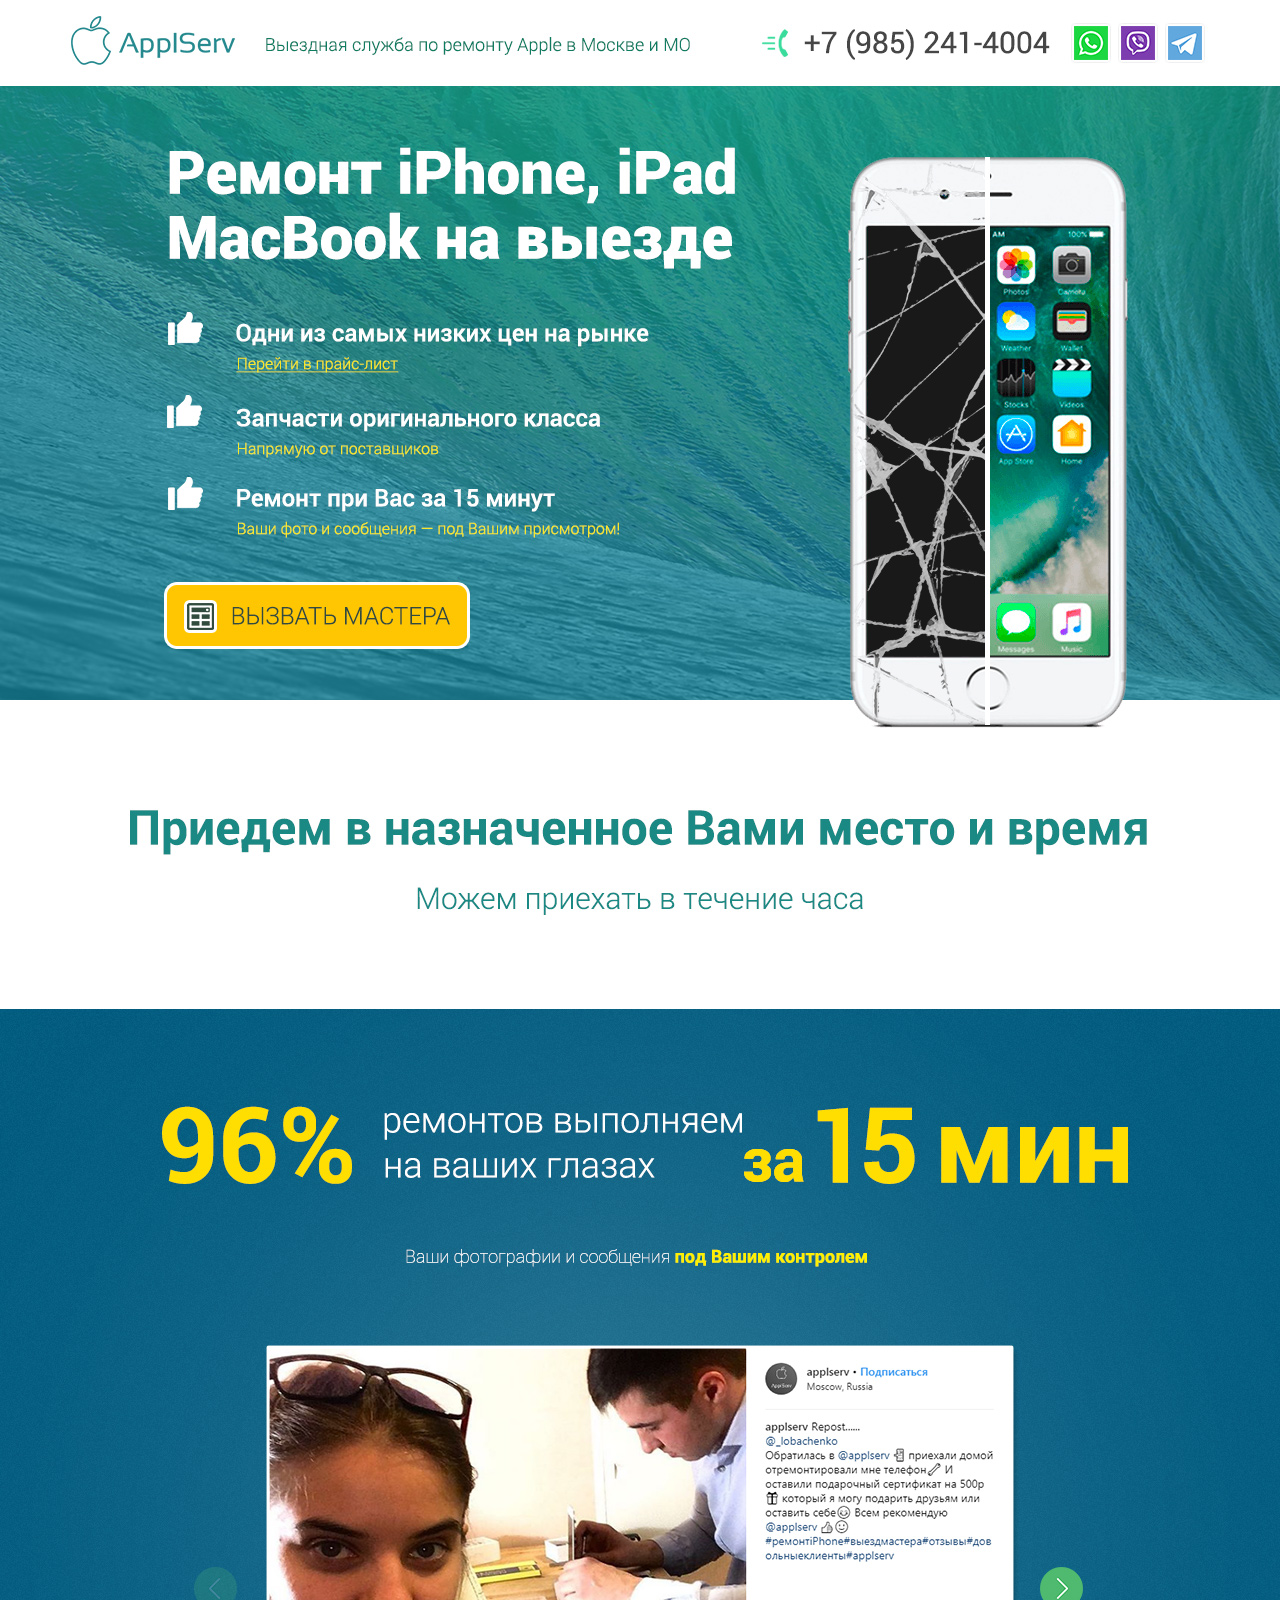
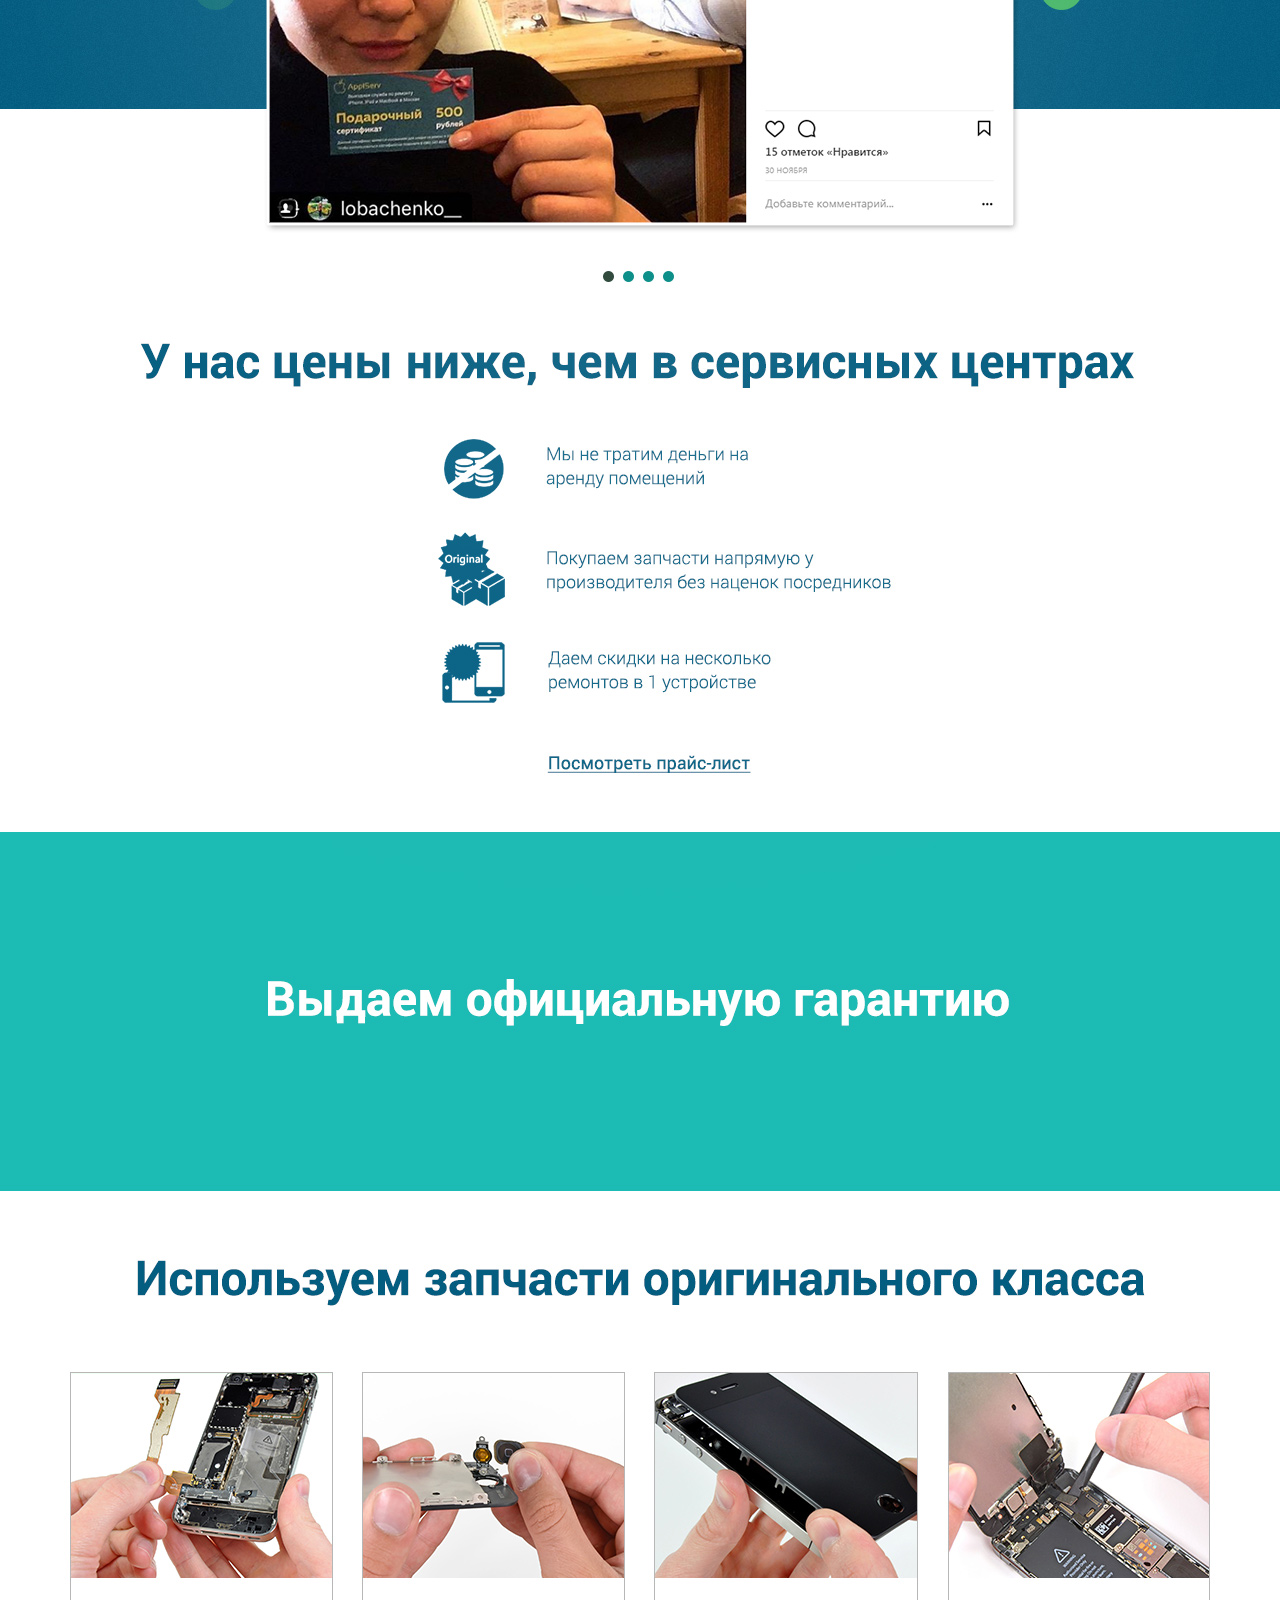
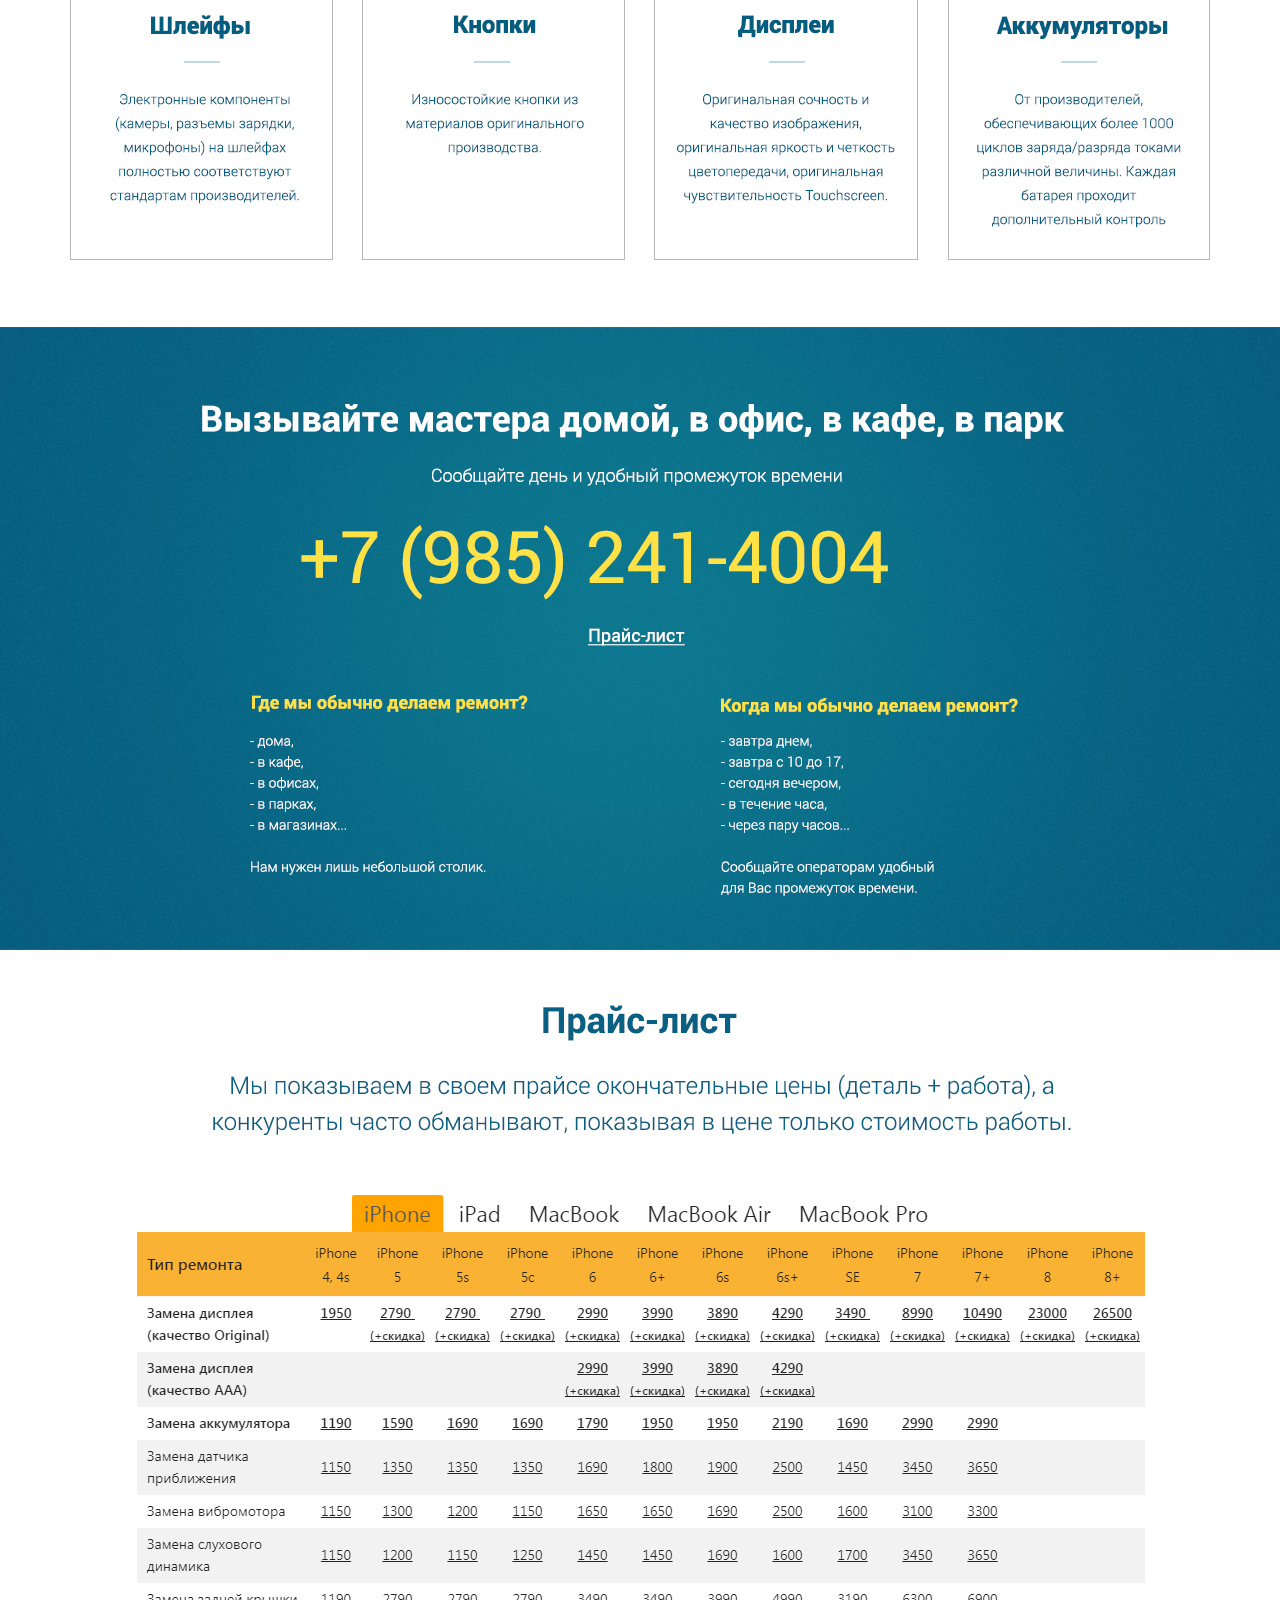
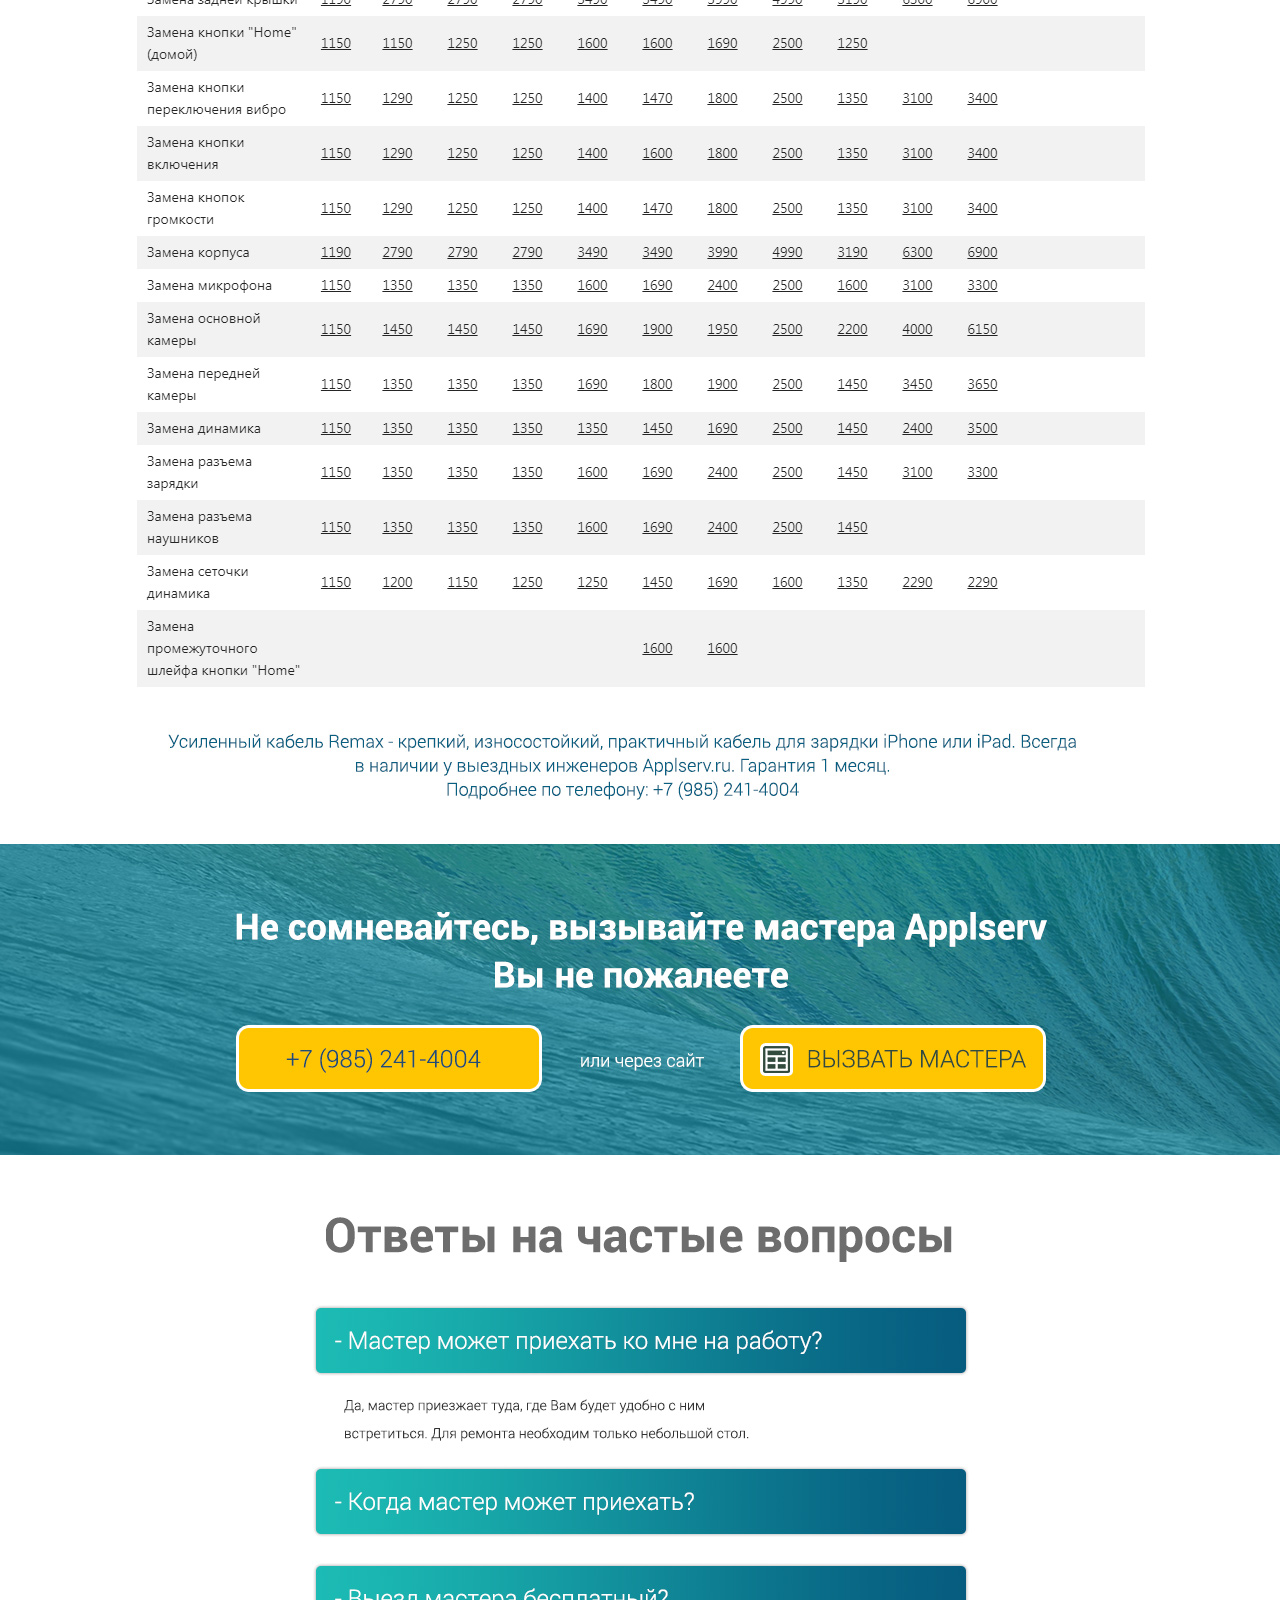
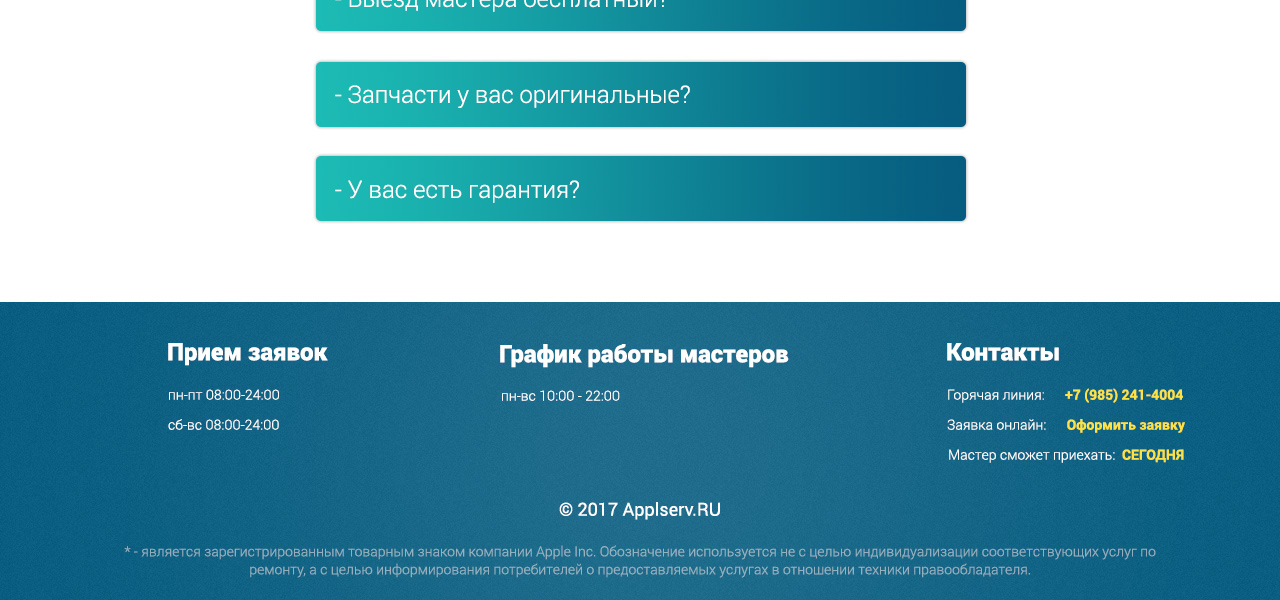
==== index.html @ ba9c4cb9 "первый коммит" ====
<!DOCTYPE html>
<html lang="en">
<head>
  <meta charset="UTF-8">
  <!-- <meta name="viewport" content="width=device-width, initial-scale=1.0"> -->
  <!-- http://www.chuvyr.ru/2015/04/meta-viewport.html чтобы на мобиле норм смотрелось -->
  <meta name="viewport" content="width=1200">
  <meta http-equiv="X-UA-Compatible" content="ie=edge">
  <title>Document</title>
  <style>
    * { border: 0; padding: 0; margin: 0; box-sizing: border-box }
    #bg {
      height: 7000px;
      background: url('bg01.jpg?ver=1') center 0 no-repeat;
    }
  </style>
</head>
<body>
  <div id="bg"></div>
</body>
</html>
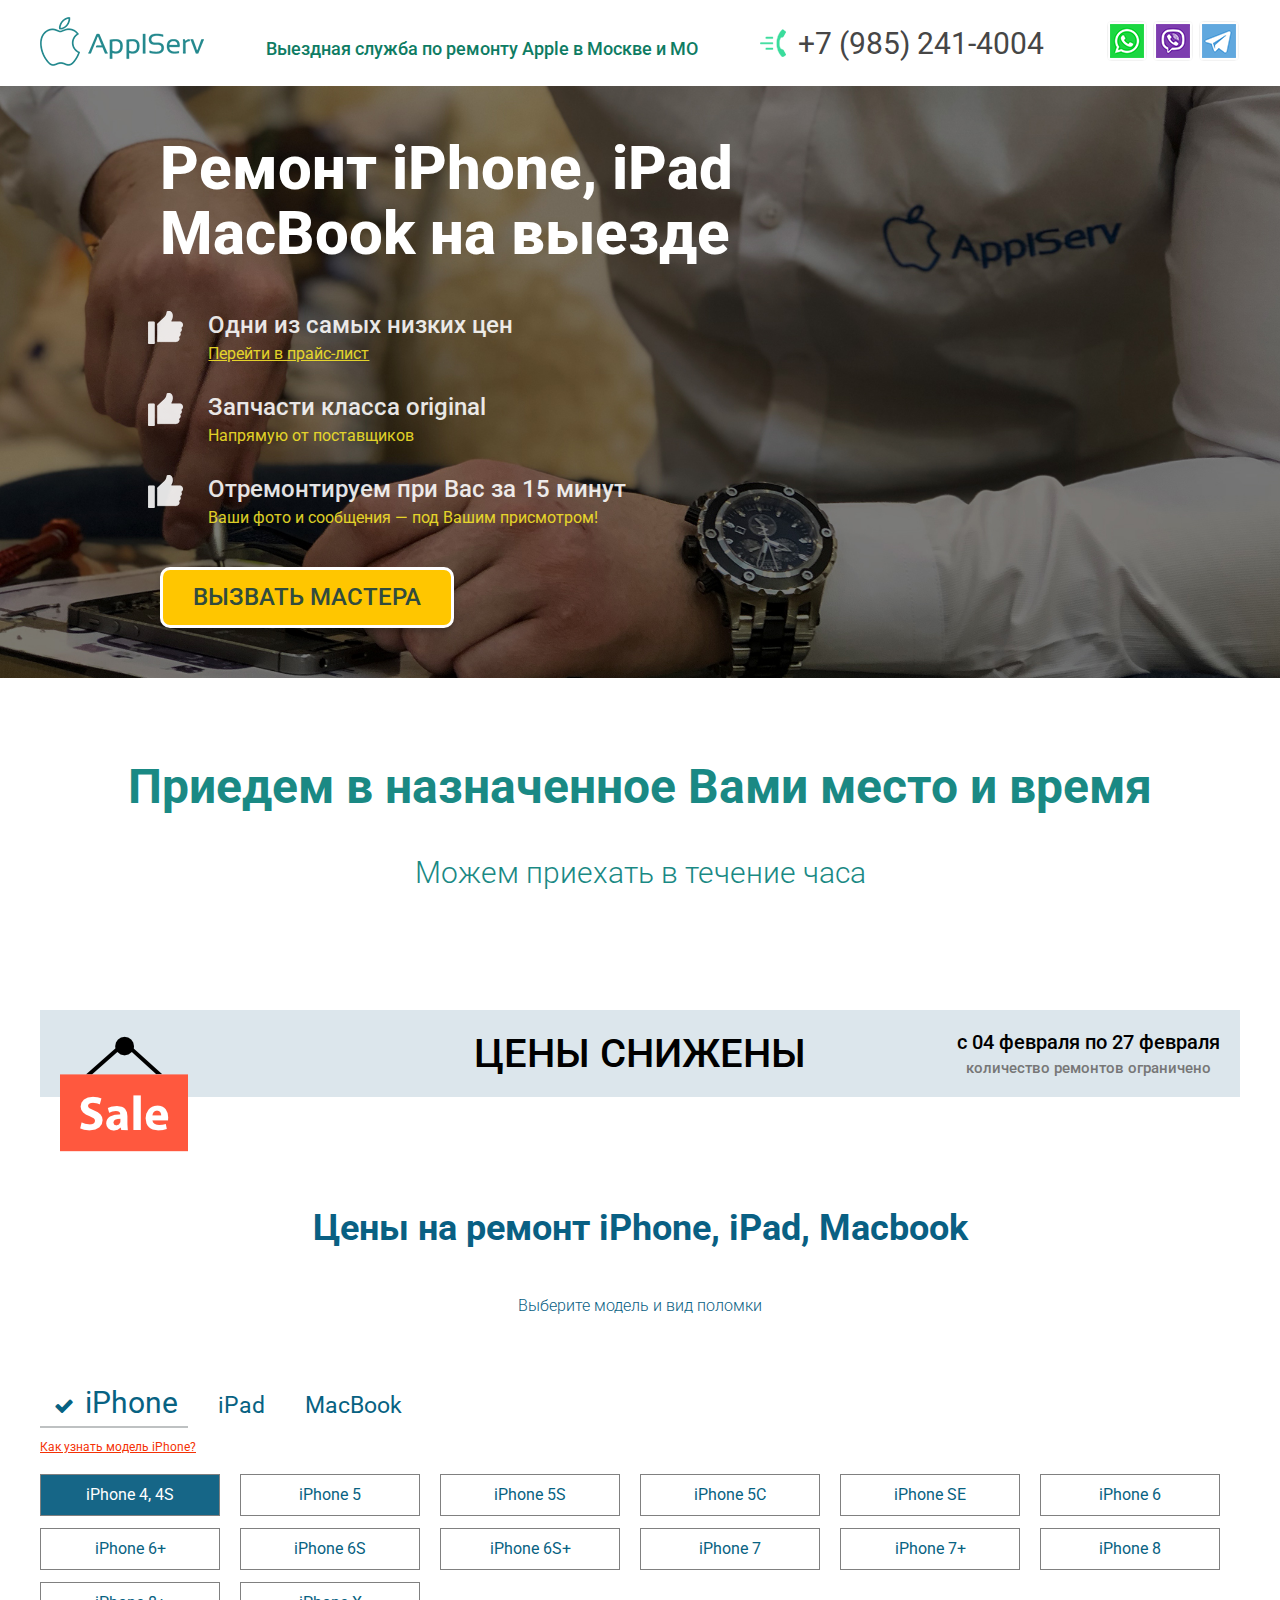
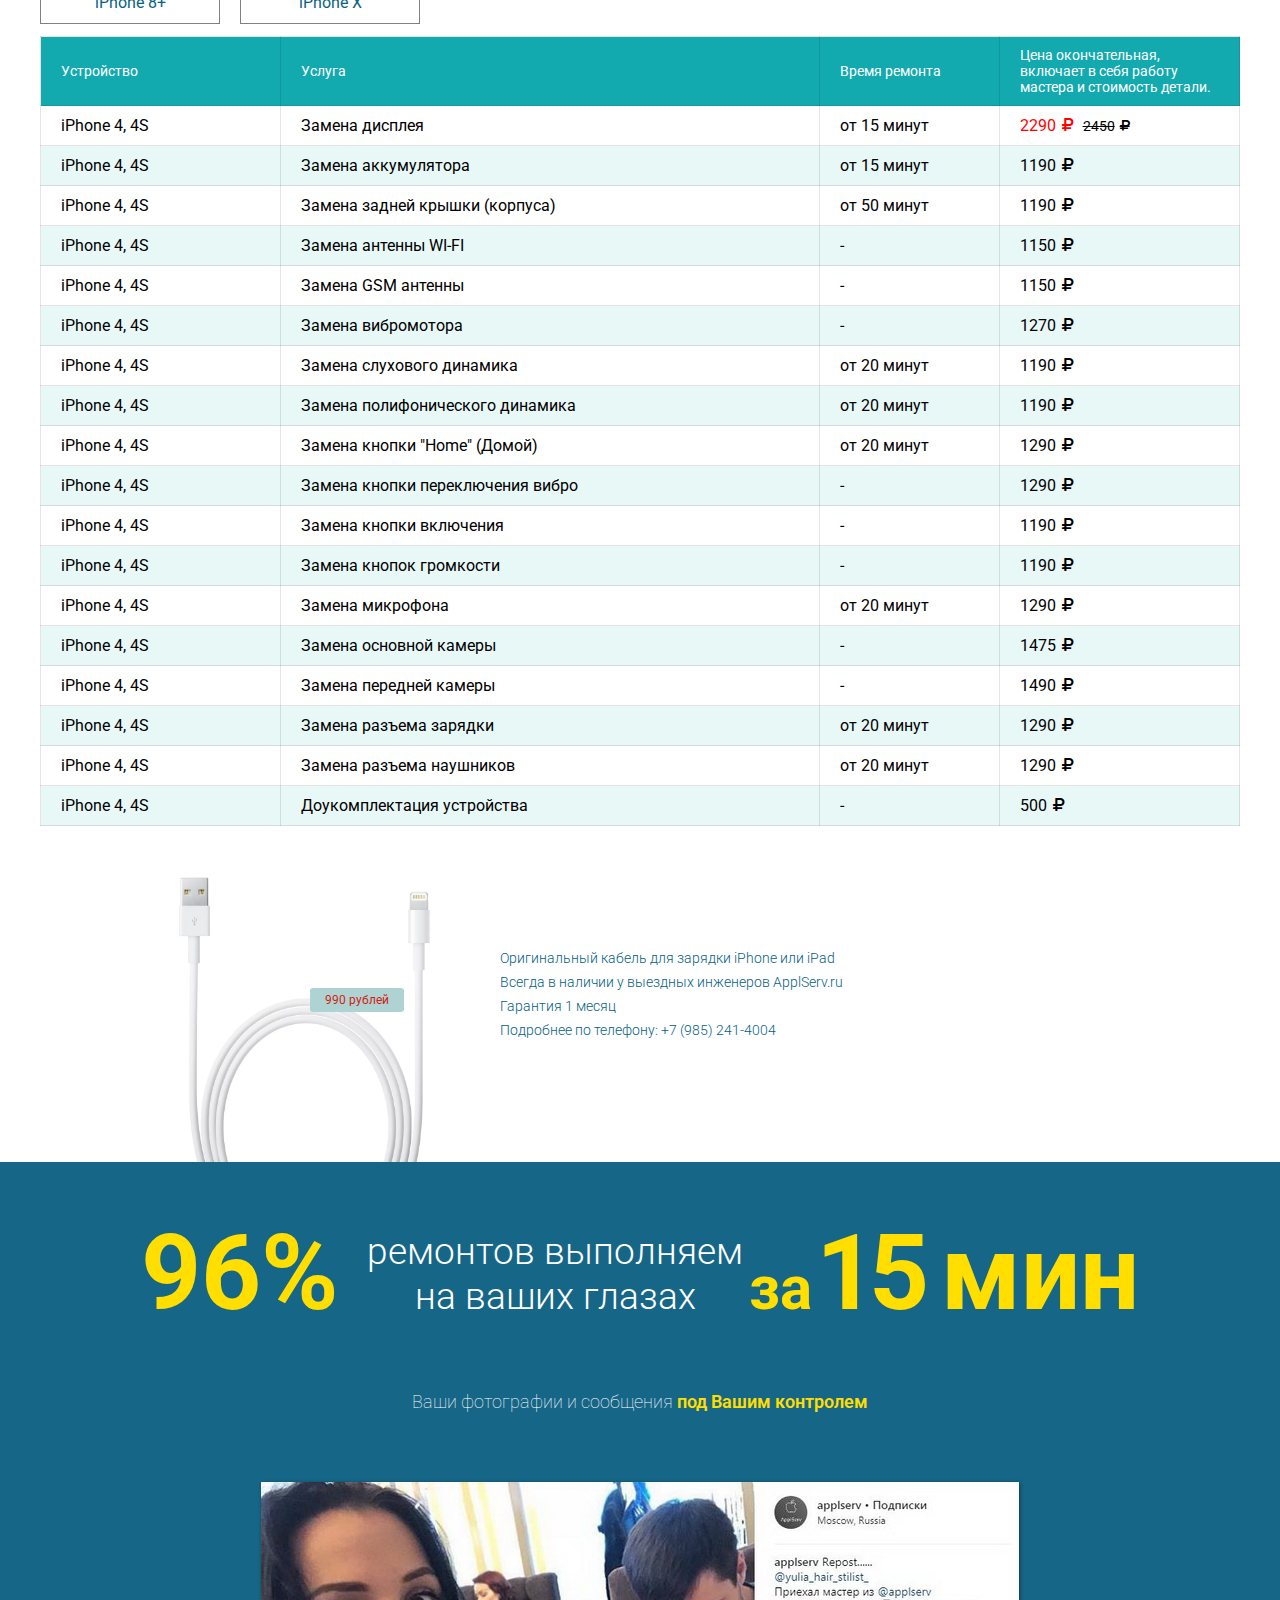
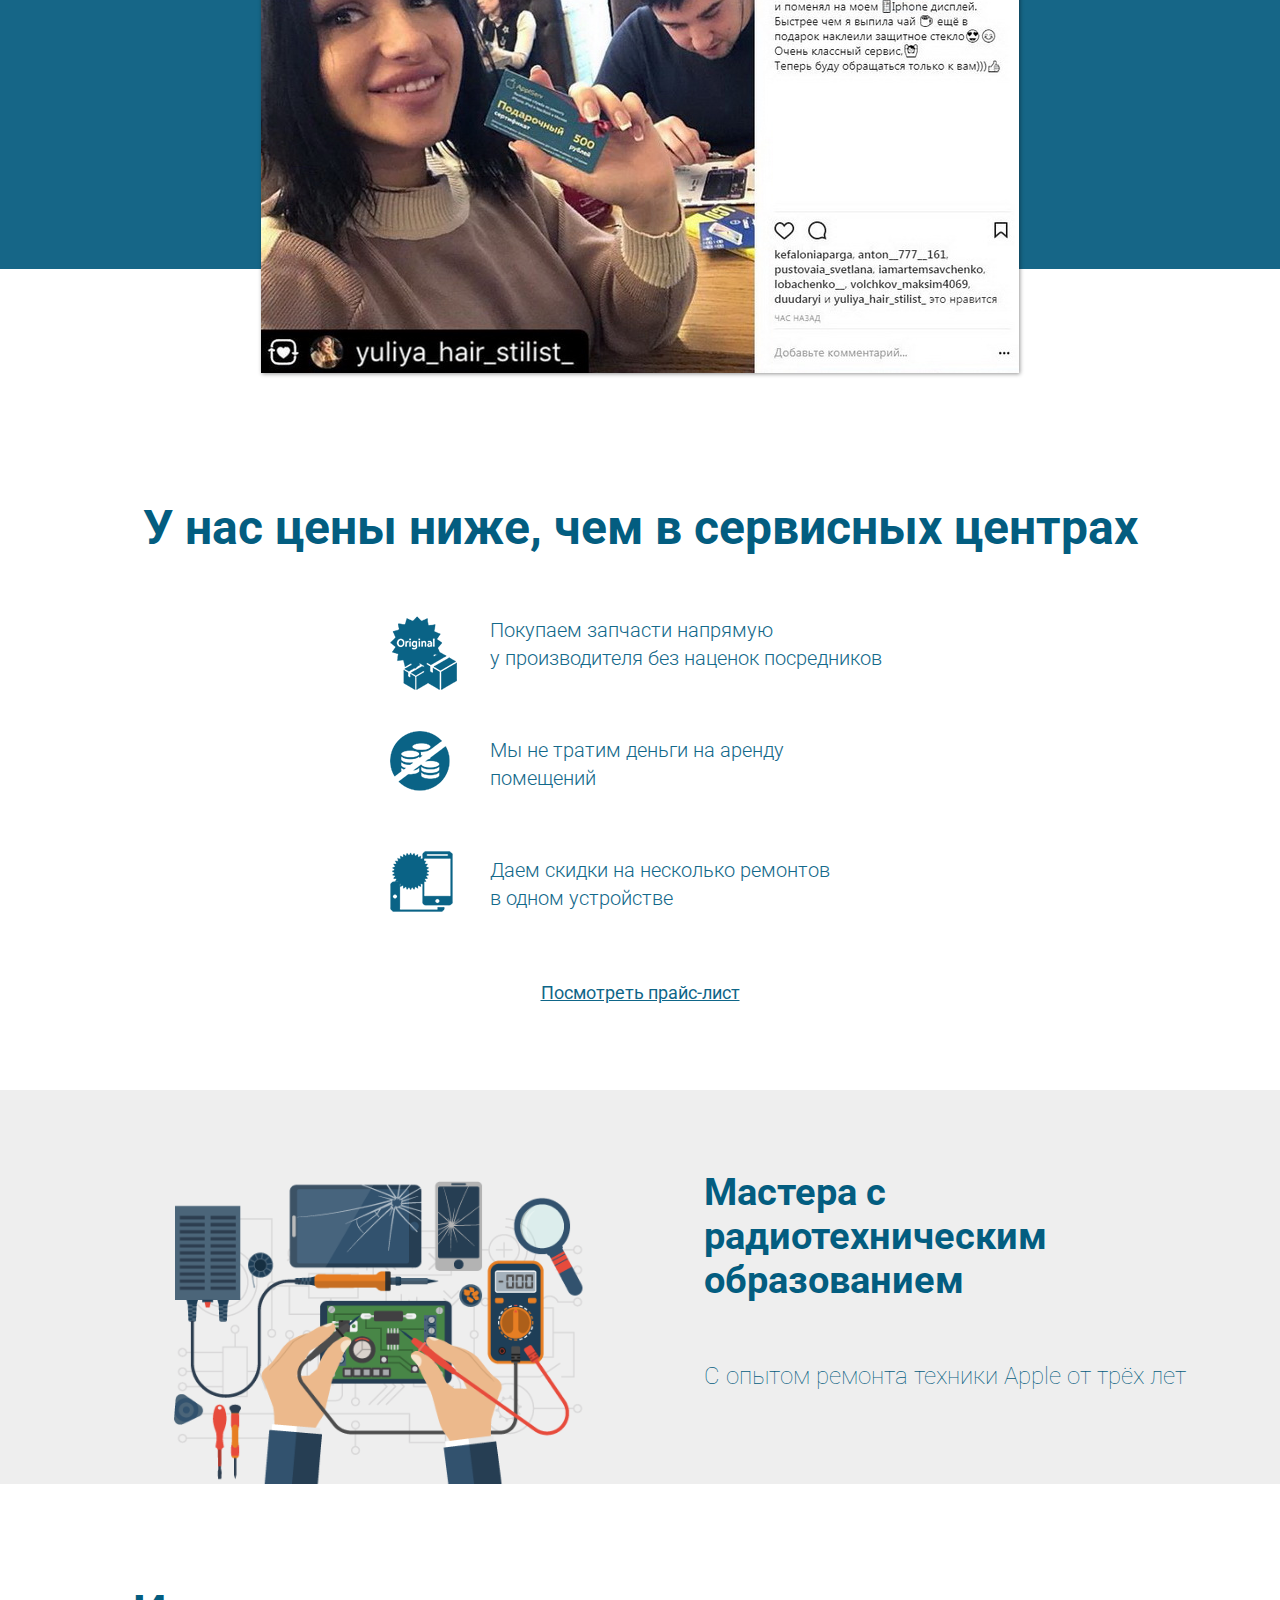
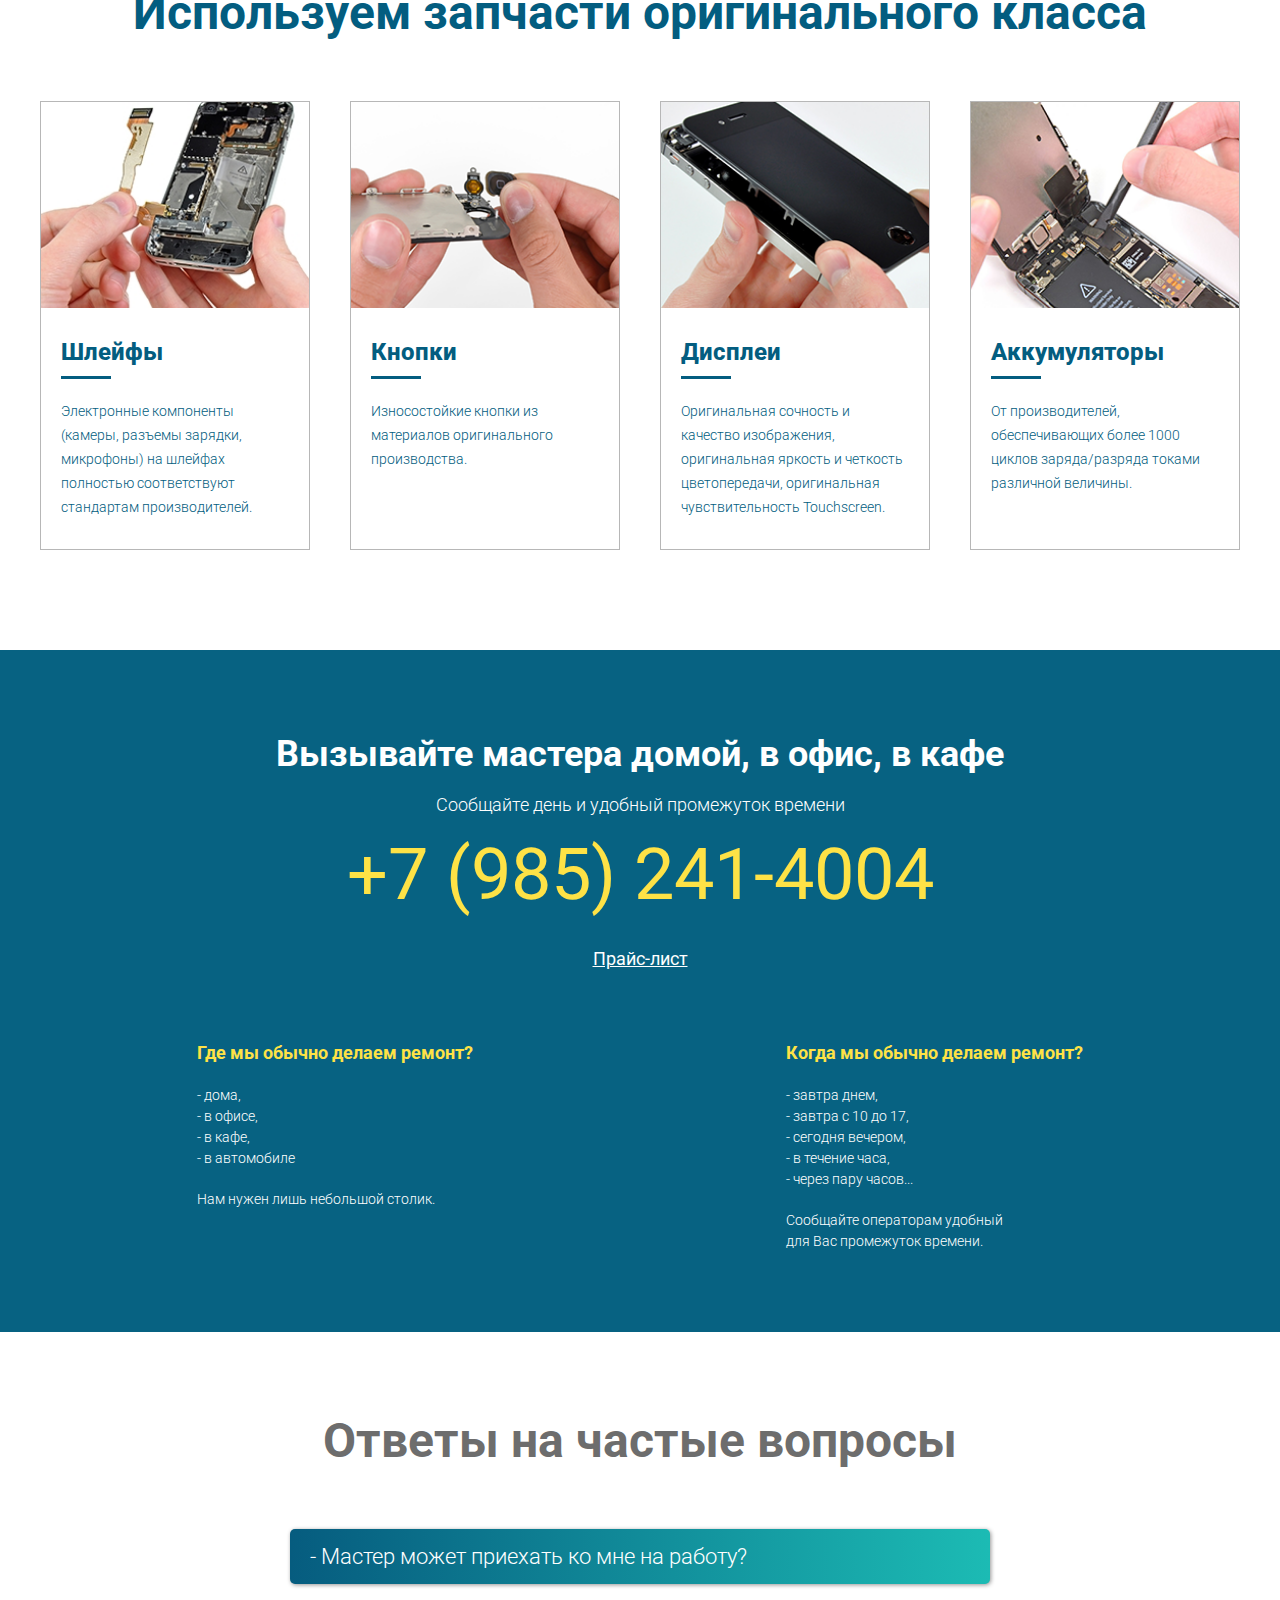
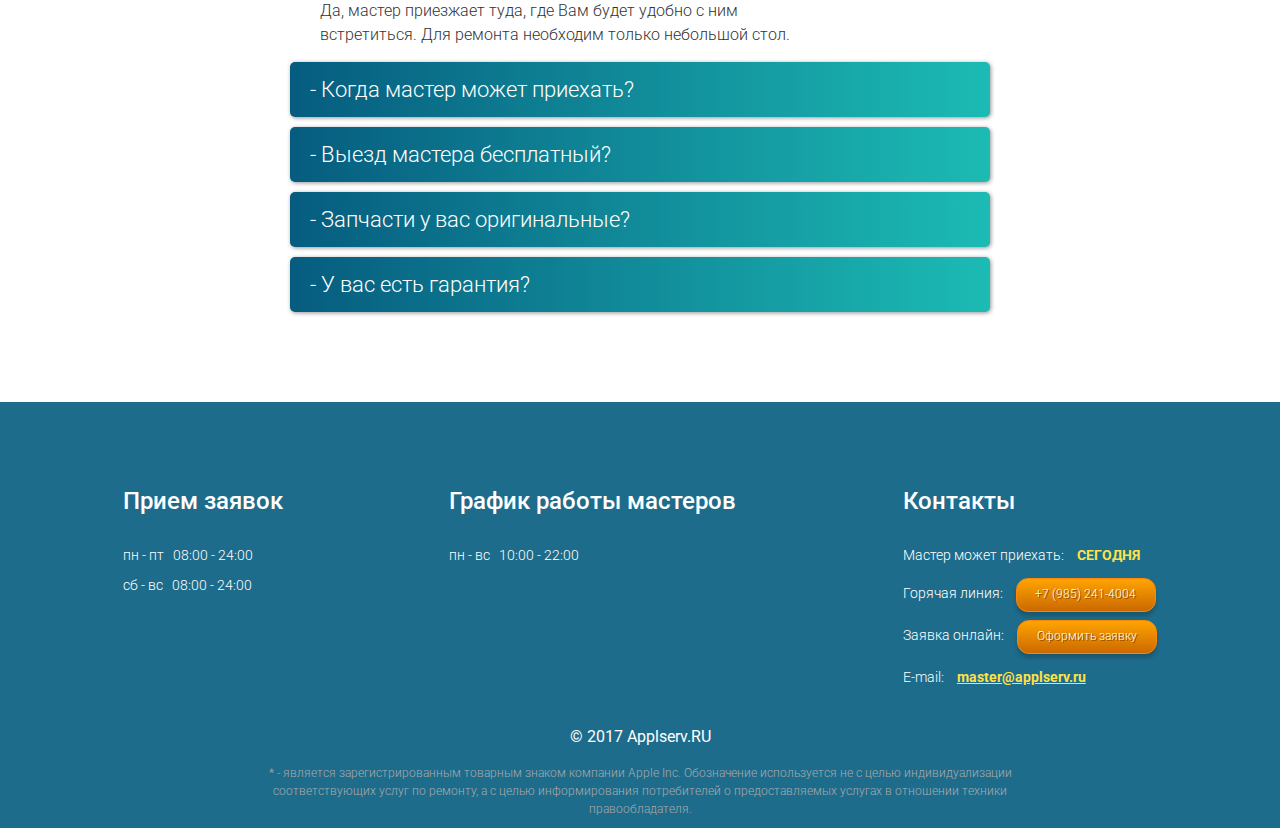
==== commit e5e20289: "Все что успел 18.02.2018" ====
--- a/index.html
+++ b/index.html
@@ -1,21 +1,4517 @@
 <!DOCTYPE html>
 <html lang="en">
 <head>
+
   <meta charset="UTF-8">
   <!-- <meta name="viewport" content="width=device-width, initial-scale=1.0"> -->
   <!-- http://www.chuvyr.ru/2015/04/meta-viewport.html чтобы на мобиле норм смотрелось -->
-  <meta name="viewport" content="width=1200">
+  <!-- <meta name="viewport" content="width=1400"> -->
+  <meta name="viewport" content="width=device-width, initial-scale=1.0">
   <meta http-equiv="X-UA-Compatible" content="ie=edge">
-  <title>Document</title>
-  <style>
-    * { border: 0; padding: 0; margin: 0; box-sizing: border-box }
-    #bg {
-      height: 7000px;
-      background: url('bg01.jpg?ver=1') center 0 no-repeat;
-    }
-  </style>
+  <link rel="stylesheet" href="style.css?v=44">
+  <link rel="stylesheet" href="style_mobile.css?v=44">
+  <link rel="stylesheet" href="fontello.css">
+  <link rel="stylesheet" href="owl.carousel.min.css">  
+  <link rel="stylesheet" href="owl.theme.default.min.css">
+
+  <!-- КУСОК ИЗ ФАВИКОН ГЕНЕРАТОРА -->
+  <link rel="apple-touch-icon" sizes="57x57" href="favicon/apple-icon-57x57.png">
+  <link rel="apple-touch-icon" sizes="60x60" href="favicon/apple-icon-60x60.png">
+  <link rel="apple-touch-icon" sizes="72x72" href="favicon/apple-icon-72x72.png">
+  <link rel="apple-touch-icon" sizes="76x76" href="favicon/apple-icon-76x76.png">
+  <link rel="apple-touch-icon" sizes="114x114" href="favicon/apple-icon-114x114.png">
+  <link rel="apple-touch-icon" sizes="120x120" href="favicon/apple-icon-120x120.png">
+  <link rel="apple-touch-icon" sizes="144x144" href="favicon/apple-icon-144x144.png">
+  <link rel="apple-touch-icon" sizes="152x152" href="favicon/apple-icon-152x152.png">
+  <link rel="apple-touch-icon" sizes="180x180" href="favicon/apple-icon-180x180.png">
+  <link rel="icon" type="image/png" sizes="192x192"  href="favicon/android-icon-192x192.png">
+  <link rel="icon" type="image/png" sizes="32x32" href="favicon/favicon-32x32.png">
+  <link rel="icon" type="image/png" sizes="96x96" href="favicon/favicon-96x96.png">
+  <link rel="icon" type="image/png" sizes="16x16" href="favicon/favicon-16x16.png">
+  <link rel="manifest" href="favicon/manifest.json">
+  <meta name="msapplication-TileColor" content="#ffffff">
+  <meta name="msapplication-TileImage" content="/ms-icon-144x144.png">
+  <meta name="theme-color" content="#ffffff">
+  <!-- КУСОК ИЗ ФАВИКОН ГЕНЕРАТОРА -->
+  
+  <title>ApplServ - Выездная служба по ремонту Apple в Москве и МО</title>
+
+  <!-- Yandex.Metrika counter -->
+    <script type="text/javascript" >
+      (function (d, w, c) {
+        (w[c] = w[c] || []).push(function() {
+          try {
+            w.yaCounter46121814 = new Ya.Metrika({
+              id:46121814,
+              clickmap:true,
+              trackLinks:true,
+              accurateTrackBounce:true,
+              webvisor:true
+            });
+          } catch(e) { }
+        });
+        var n = d.getElementsByTagName("script")[0],
+            s = d.createElement("script"),
+            f = function () { n.parentNode.insertBefore(s, n); };
+        s.type = "text/javascript";
+        s.async = true;
+        s.src = "https://mc.yandex.ru/metrika/watch.js";
+
+        if (w.opera == "[object Opera]") {
+            d.addEventListener("DOMContentLoaded", f, false);
+        } else { f(); }
+      })(document, window, "yandex_metrika_callbacks");
+    </script>
+    <noscript><div><img src="https://mc.yandex.ru/watch/46121814" style="position:absolute; left:-9999px;" alt="" /></div></noscript>
+  <!-- /Yandex.Metrika counter -->
+
+  <script src="//st.yagla.ru/js/y.c.js?h=401a9f244e75913f3812983d502d1199"></script>
 </head>
 <body>
-  <div id="bg"></div>
+  <!-- FORM -->
+  <div id="form-container">
+    <img src="img/close.png" class="close" alt="" srcset="">    
+    <div id="form-inner-container">
+      <div id="form-header">Заявка на выезд мастера</div>
+      <div class="form-header-02" id="form-header-02-01">Мы перезвоним через 5 мин.</div>
+      <div class="form-header-02">Либо оформляйте по тел:</div>
+      <a onclick="yaCounter46121814.reachGoal('Klik_Po_Zvonku_Shapka'); return true;" href="tel:+79852414004" id="form-tel-number">+7 (985) 241-4004</a>
+      <input class="input no-empty" type="text" id="name" placeholder="Введите имя">
+      <input class="input no-empty" type="text" id="tel" placeholder="Введите телефон">
+      <div class="button full-width js-click-submit clickable">ВЫЗВАТЬ МАСТЕРА</div>
+    </div>
+  </div>
+
+  <div id="thank-you-container">
+    <img src="img/close.png" class="close" alt="" srcset="">
+    <div id="form-inner-container">
+      <div id="form-header">Ваша заявка принята</div>
+      <div class="form-header-02" id="form-header-02-01">Мы перезваниваем в среднем в течение 5 минут</div>
+      <br />
+      <br />
+      <div class="form-header-02" style="font-size:14px; color:#777">Если по каким-то причинам мы не связались с Вами, проверьте правильность введённого номера и попробуйте повторно отправить заявку. Или оформите, позвонив нам по тел:</div>
+      <br />
+      <a href="tel:+79852414004" id="form-tel-number">+7 (985) 241-4004</a>
+    </div>
+  </div>
+
+  <!-- MINILANDING -->
+  <!-- <div id="lp-container"> -->
+  <div class="lp-container" id="minilanding">
+    <img src="img/close.png" class="close ontop" alt="" srcset="">
+    
+    <div class="lp-section-01">
+      <div class="lp-header" id="lp-service">Замена дисплея</div>
+      <div class="lp-price"><span id="lp-price-value">2 450</span> рублей</div>
+      <div class="lp-steklo-podarok">+ защитное стекло в&nbsp;подарок</div>
+
+    </div>
+
+    <div class="lp-section-02">
+      <div class="lp-header">Цена окончательная</div>
+      <div class="lp-caption">Включает в себя выезд, работу мастера и стоимость детали.</div>
+    </div>
+    
+    <!-- <div class="lp-section-01">
+      <div class="lp-header">Все запчасти класса original</div>
+      <div class="lp-caption">Соответствие классу производителя</div>
+    </div>
+    
+    <div class="lp-section-02">
+      <div class="lp-header">Подъедем в удобное для Вас место</div>
+      <div class="lp-caption">(домой, в офис, в кафе) и в удобное время</div>
+    </div>
+    
+    <div class="lp-section-01">
+      <div class="lp-header">Ремонт при Вас</div>
+      <div class="lp-caption">Ваши фотографии и сообщения под Вашим контролем</div>
+    </div> -->
+    
+    <div class="lp-section-01" id="lp-section-last">
+      <div class="lp-header">Выдаем гарантию <br />на все виды ремонта</div>
+    </div>
+
+    <div id="lp-button-container">
+      <div id="left-button">
+        <input class="input no-empty" type="text" id="name" placeholder="Введите имя">
+        <input class="input no-empty" type="text" id="tel" placeholder="Введите телефон">
+        <div class="button js-click-submit-lp ontop">ОСТАВИТЬ ЗАЯВКУ</div>
+        <div class="lp-button-caption">Перезвоним в течение 5 минут</div>
+      </div>
+      <div id="right-button">
+        <div class="button js-click-phone">+7 (985) 241-4004</div>
+        <div class="lp-button-caption">Вы также можете связаться<br />с нами в мессенжере</div>
+        <img class="clickable" src="img/whatsapp.png" alt="" srcset="">
+        <img class="clickable" src="img/viber.png" alt="" srcset="">
+        <img class="clickable" src="img/telegram.png" alt="" srcset="">
+      </div>
+    </div>
+  </div>
+
+    <!-- Хелп-всплывашка для айфоноа -->
+    <div class="lp-container help-lightbox" id="iphone-help">
+      <img src="img/close.png" class="close ontop" alt="" srcset="">
+      <div class="help-header">Как определить модель iPhone?</div>
+      <div class="help-text-01">Посмотрите, какая модель указана на задней крышке Вашего устройства внизу</div>
+      <ul data-tab-id="#tab0" class="">
+        <li class=""><span>iPhone X</span><span>A1865, A1901</span><span data-model="#iphonex">Выбрать</span></li>
+        <li class=""><span>iPhone 8</span><span>A1863, A1905</span><span data-model="#iphone8">Выбрать</span></li>
+        <li class=""><span>iPhone 8+</span><span>A1864, A1897</span><span data-model="#iphone8+">Выбрать</span></li>
+        <li class=""><span>iPhone 7</span><span>A1660, A1778, A1779, A1780</span><span data-model="#iphone7">Выбрать</span></li>
+        <li class=""><span>iPhone 7+</span><span>A1661, A1784, A1785, A1786</span><span data-model="#iphone7+">Выбрать</span></li>
+        <li class=""><span>iPhone SE</span><span>A1662, A1723</span><span data-model="#iphonese">Выбрать</span></li>
+        <li class=""><span>iPhone 6s</span><span>A1633, A1688, A1700</span><span data-model="#iphone6s">Выбрать</span></li>
+        <li class=""><span>iPhone 6s+</span><span>A1634, A1687, A1699</span><span data-model="#iphone6s+">Выбрать</span></li>
+        <li class=""><span>iPhone 6</span><span>A1549, A1586, A1589</span><span data-model="#iphone6">Выбрать</span></li>
+        <li class=""><span>iPhone 6+</span><span>A1522, A1524, A1593</span><span data-model="#iphone6+">Выбрать</span></li>
+        <li class=""><span>iPhone 5s</span><span>A1453, A1457, A1518, A1528, A1530, A1533</span><span data-model="#iphone5s">Выбрать</span></li>
+        <li class=""><span>iPhone 5</span><span>A1428, A1429, A1442</span><span data-model="#iphone5">Выбрать</span></li>
+        <li class=""><span>iPhone 5c</span><span>A1456, A1507, A1516, A1526, A1529, A1532</span><span data-model="#iphone5c">Выбрать</span></li>
+        <li class=""><span>iPhone 4s</span><span>A1381, A1387, A1431</span><span data-model="#iphone4">Выбрать</span></li>
+        <li class=""><span>iPhone 4</span><span>A1332, A1349</span><span data-model="#iphone4">Выбрать</span></li>
+      </ul>
+    </div>
+
+    <!-- Хелп-всплывашка для айфоноа -->
+    <div class="lp-container help-lightbox" id="ipad-help">
+      <img src="img/close.png" class="close ontop" alt="" srcset="">
+      <div class="help-header">Как определить модель iPad?</div>
+      <div class="help-text-01">Посмотрите, какая модель указана на задней крышке Вашего устройства внизу</div>
+      <ul data-tab-id="#tab1" class="">
+        <li><span>iPad Pro 12.9″</span><span>A1584, A1652, A1670, A1671</span><span data-model="#ipadpro129">Выбрать</span></li>
+        <li><span>iPad Pro 9.7″</span><span>A1673, A1674</span><span data-model="#ipadpro97">Выбрать</span></li>
+        <li><span>iPad Air 2</span><span>A1566, A1567</span><span data-model="#ipadair2">Выбрать</span></li>
+        <li><span>iPad Air</span><span>A1474, A1475, A1476</span><span data-model="#ipadair">Выбрать</span></li>
+        <li><span>iPad mini 3</span><span>A1599, A1600 </span><span data-model="#ipadmini3">Выбрать</span></li>
+        <li><span>iPad mini Retina</span><span>A1489, A1490, A1491 </span><span data-model="#ipadminiretina">Выбрать</span></li>
+        <li><span>iPad mini</span><span>A1432, A1454, A1455</span><span data-model="#ipadmini">Выбрать</span></li>
+        <li><span>iPad 4</span><span>A1458, A1459, A1460</span><span data-model="#ipad4">Выбрать</span></li>
+        <li><span>iPad 3</span><span>A1403, A1416, A1430</span><span data-model="#ipad3">Выбрать</span></li>
+        <li><span>iPad 2</span><span>A1395, A1396, A1397</span><span data-model="#ipad2">Выбрать</span></li>
+      </ul>
+    </div>
+
+
+  <!-- ПОДЛОЖКА -->
+  <div id="overlay"></div>  
+
+  <!-- панель воцапа и вайбера на мобиле  -->
+  <div id="mob-whatsapp-panel" class="hidden">
+    <span>Напишите нам</span>
+    <a href="https://api.whatsapp.com/send?text=Здравствуйте, я по поводу ремонта&phone=79852414004"><img src="img/whatsapp.png" alt="" srcset=""></a>
+    <a href="viber://chat?number=+79852414004"><img src="img/viber.png" alt="" srcset=""></a>
+    <a href="https://t.me/ApplServ"><img src="img/telegram.png" alt="" srcset=""></a>
+  </div>
+
+
+  <!-- CONTENT -->
+  <div id="container-main">
+    <div class="section" id="section-01">
+      <div class="container-inner" id="container-inner-01">
+        <a href="//applserv.ru" id="logo-a">
+          <img src="img/logo.png" alt="" id="logo-img">
+        </a>
+        <!-- <div id="content-01-01">Выездная служба по ремонту Apple в Москве и МО</div> -->
+        <div id="content-01-01">Выездная служба по ремонту Apple в Москве и МО</div>
+        <div id="content-01-02" class="js-click-phone clickable">
+          <div id="tel-header-icon"></div>
+          <a href="tel:+79852414004">+7 (985) 241-4004</a>
+        </div>
+        <div id="messengers">
+          <a target="_blank" href="https://api.whatsapp.com/send?text=Здравствуйте, я по поводу ремонта&phone=79852414004">
+            <img src="img/whatsapp.png" alt="" srcset="">
+          </a>
+          <a target="_blank" href="viber://chat?number=+79852414004">
+            <img src="img/viber.png" alt="" srcset="">
+          </a>
+          <a target="_blank" href="https://t.me/ApplServ">
+            <img src="img/telegram.png" alt="" srcset="">
+          </a>
+          <!-- <img class="clickable" src="img/whatsapp.png" alt="" srcset="">
+          <img class="clickable" src="img/viber.png" alt="" srcset="">
+          <img class="clickable" src="img/telegram.png" alt="" srcset=""> -->
+        </div>
+      </div>
+    </div>
+    <div class="section" id="section-02">
+      <div class="container-inner" id="container-inner-02">
+        <div id="wrapper-02">
+          <div id="content-02-01">Ремонт iPhone, iPad MacBook на выезде</div>
+          <div id="content-02-02">
+            <div class="content-02-02" id="content-02-02-01">
+              <div class="content-02-02-header" id="">Одни из самых низких цен</div>
+              <div class="content-02-02-memo js-scroll-to-price clickable" style="text-decoration:underline" id="">Перейти в прайс-лист</div>
+            </div>
+            <div class="content-02-02" id="content-02-02-02">
+              <!-- <div class="content-02-02-header" id="">Мастера с радиотехническим образованием</div>
+              <div class="content-02-02-memo" id="">С опытом ремонта техники Apple от трёх лет</div> -->
+              <div class="content-02-02-header" id="">Запчасти класса original</div>
+              <div class="content-02-02-memo" id="">Напрямую от поставщиков</div>
+            </div>
+            <div class="content-02-02" id="content-02-02-03">
+              <div class="content-02-02-header" id="">Отремонтируем при Вас за 15 минут</div>
+              <div class="content-02-02-memo" id="">Ваши фото и сообщения — под Вашим присмотром!</div>
+            </div>
+          </div>
+          <div class="button js-click-order clickable" id="section-02-button">
+            <!-- <img src="img/calculator-icon.png" alt="" srcset=""> -->
+            ВЫЗВАТЬ МАСТЕРА
+          </div>
+        </div>
+        <!-- <img id="section-02-hero-img" src="img/01.png" /> -->
+      </div>
+    </div>
+    <div class="section" id="section-03">
+      <div class="container-inner" id="container-inner-03">
+        <div id="content-03-01">Приедем в назначенное Вами место и время</div>
+        <div id="content-03-02">Можем приехать в течение часа</div>
+        <!-- <div id="content-03-03">По Москве выезд бесплатный</div> -->
+      </div>
+    </div>
+    
+    <div class="section" id="section-06">
+      <div class="container-inner" id="container-inner-06">
+        <div id="content-09-022">
+          <img src="img/sale.png" class="" />
+          <div id="content-09-022-01">ЦЕНЫ СНИЖЕНЫ</div>
+          <div id="content-09-022-02">
+            <span id="content-09-022-02-span-01">с 04 февраля по 27 февраля</span> <br /> 
+            <span id="content-09-022-02-span-02">количество ремонтов ограничено</span>
+          </div>
+        </div>
+        <!-- <div id="content-06-01">Выдаем официальную гарантию</div> -->
+      </div>
+    </div>
+
+    <div class="section" id="section-09"> <!-- wrapper -->
+      <div class="container-inner" id="container-inner-09"> <!-- wrapper -->
+        <!-- <div id="content-09-01">Прайс-лист</div> -->
+        <div id="content-09-01">Цены на ремонт iPhone, iPad, Macbook</div>
+        <!-- <div id="content-09-02">В прайсе окончательные цены:  выезд мастера + запчасти + работа</div> -->
+        <div id="content-09-021">Выберите модель и вид поломки</div>
+        
+        <div id="pricelist-container"> <!-- wrapper -->
+          
+          <!-- ПРАЙСЛИСТ-->
+
+          <div class="button_to">
+            <ul class="nav nav-tabs">
+              <li class="active icon-ok"> <a href="#tab0" data-toggle="tab">iPhone</a></li>
+              <li class=""> <a href="#tab1" data-toggle="tab">iPad</a></li>
+              <li class=""> <a href="#tab2" data-toggle="tab">MacBook</a></li>
+            </ul> 
+          </div>
+          
+          <div class="tab-content">
+            <div role="tabpanel1" class="tab-pane" id="tab0">
+              <div class="kak-uznat" data-device="#iphone-help">Как узнать модель iPhone?</div>
+              <ul class="nav nav-tabs prices" role="tablist">
+                <li class="nav-item active">
+                  <a class="nav-link device-link" href="#iphone4" role="tab" data-toggle="tab">iPhone 4, 4S</a>
+                </li>
+          
+                <li class="nav-item ">
+                  <a class="nav-link device-link" href="#iphone5" role="tab" data-toggle="tab">iPhone 5</a>
+                </li>
+          
+                <li class="nav-item">
+                  <a class="nav-link device-link" href="#iphone5s" role="tab" data-toggle="tab">iPhone 5S</a>
+                </li>
+          
+                <li class="nav-item ">
+                  <a class="nav-link device-link" href="#iphone5c" role="tab" data-toggle="tab">iPhone 5C</a>
+                </li>
+          
+                <li class="nav-item ">
+                  <a class="nav-link device-link" href="#iphonese" role="tab" data-toggle="tab">iPhone SE</a>
+                </li>
+          
+                <li class="nav-item ">
+                  <a class="nav-link device-link" href="#iphone6" role="tab" data-toggle="tab">iPhone 6</a>
+                </li>
+          
+                <li class="nav-item ">
+                  <a class="nav-link device-link" href="#iphone6+" role="tab" data-toggle="tab">iPhone 6+</a>
+                </li>
+          
+                <li class="nav-item ">
+                  <a class="nav-link device-link" href="#iphone6s" role="tab" data-toggle="tab">iPhone 6S</a>
+                </li>
+          
+                <li class="nav-item ">
+                  <a class="nav-link device-link" href="#iphone6s+" role="tab" data-toggle="tab">iPhone 6S+</a>
+                </li>
+          
+                <li class="nav-item ">
+                  <a class="nav-link device-link" href="#iphone7" role="tab" data-toggle="tab">iPhone 7</a>
+                </li>
+          
+                <li class="nav-item">
+                  <a class="nav-link device-link" href="#iphone7+" role="tab" data-toggle="tab">iPhone 7+</a>
+                </li>
+          
+                <li class="nav-item">
+                  <a class="nav-link device-link" href="#iphone8" role="tab" data-toggle="tab">iPhone 8</a>
+                </li>
+          
+                <li class="nav-item">
+                  <a class="nav-link device-link" href="#iphone8+" role="tab" data-toggle="tab">iPhone 8+</a>
+                </li>
+
+                <li class="nav-item">
+                  <a class="nav-link device-link" href="#iphonex" role="tab" data-toggle="tab">iPhone X</a>
+                </li>
+              </ul>
+              <div class="tab-content" id="device-content">
+                <div role="tabpanel" class="tab-pane fade active in" id="iphone4" model="iPhone 4, 4S">
+                  <table class="price-table short">
+                    <tbody>
+                      <tr class="no-hover">
+                        <td> Устройство </td>
+                        <td>
+                          <span class="desktop text">Услуга</span>
+                          <span class="mobile text"> Ремонт iPhone 4 </span>
+                        </td>
+                        <td> Время ремонта </td>
+                        <td style="mobile-center">
+                          <span class="desktop text"> Цена окончательная, включает в себя работу мастера и стоимость детали. </span>
+                          <!-- <span class="mobile text">
+                          Цена
+                            <br>
+                            <span style="font-size:90%">«под ключ»</span>
+                          </span> -->
+                        </td>
+                      </tr>
+                      <tr data-id="33" data-name="Замена дисплея">
+                        <td data-name="iPhone 4"></td>
+                        <td>Замена дисплея</td>
+                        <td>от 15 минут</td>
+                        <td data-object="iPhone 4" data-price="2450">
+                          <span class="hover discount-to">2290</span>
+                          <span class="hover discount-from">2450</span>
+                        </td>
+                      </tr>
+                      <tr data-id="33" data-name="Замена аккумулятора">
+                        <td data-name="iPhone 4"></td>
+                        <td>Замена аккумулятора</td>
+                        <td>от 15 минут</td>
+                        <td data-object="iPhone 4" data-price="1190">
+                          <span class="hover ">1190</span>
+                        </td>
+                      </tr>
+                      <tr data-id="33" data-name="Замена задней крышки (корпуса)">
+                        <td data-name="iPhone 4"></td>
+                        <td>Замена задней крышки (корпуса)</td>
+                        <td>от 50 минут</td>
+                        <td data-object="iPhone 4" data-price="1190">
+                          <span class="hover ">1190</span>
+                        </td>
+                      </tr>                      
+                      <tr data-id="33" data-name="Замена антенны WI-FI">
+                        <td data-name="iPhone 4"></td>
+                        <td>Замена антенны WI-FI</td>
+                        <td>-</td>
+                        <td data-object="iPhone 4" data-price="1150">
+                          <span class="hover ">1150</span>
+                        </td>
+                      </tr>
+                      <tr data-id="33" data-name="Замена GSM антенны">
+                        <td data-name="iPhone 4"></td>
+                        <td>Замена GSM антенны</td>
+                        <td>-</td>
+                        <td data-object="iPhone 4" data-price="1150">
+                          <span class="hover ">1150</span>
+                        </td>
+                      </tr>
+                      <tr data-id="33" data-name="Замена вибромотора">
+                        <td data-name="iPhone 4"></td>
+                        <td>Замена вибромотора</td>
+                        <td>-</td>
+                        <td data-object="iPhone 4" data-price="1270">
+                          <span class="hover ">1270</span>
+                        </td>
+                      </tr>
+                      <tr data-id="33" data-name="Замена слухового динамика">
+                        <td data-name="iPhone 4"></td>
+                        <td>Замена слухового динамика</td>
+                        <td>от 20 минут</td>
+                        <td data-object="iPhone 4" data-price="1190">
+                          <span class="hover ">1190</span>
+                        </td>
+                      </tr>
+                      <tr data-id="33" data-name="Замена полифонического динамика">
+                        <td data-name="iPhone 4"></td>
+                        <td>Замена полифонического динамика</td>
+                        <td>от 20 минут</td>
+                        <td data-object="iPhone 4" data-price="1190">
+                          <span class="hover ">1190</span>
+                        </td>
+                      </tr>
+                      <tr data-id="33" data-name="Замена кнопки Home Домой"="">
+                        <td data-name="iPhone 4"></td>
+                        <td>Замена кнопки "Home" (Домой)</td>
+                        <td>от 20 минут</td>
+                        <td data-object="iPhone 4" data-price="1290">
+                          <span class="hover ">1290</span>
+                        </td>
+                      </tr>
+                      <tr data-id="33" data-name="Замена кнопки переключения вибро">
+                        <td data-name="iPhone 4"></td>
+                        <td>Замена кнопки переключения вибро</td>
+                        <td>-</td>
+                        <td data-object="iPhone 4" data-price="1290">
+                          <span class="hover ">1290</span>
+                        </td>
+                      </tr>
+                      <tr data-id="33" data-name="Замена кнопки включения">
+                        <td data-name="iPhone 4"></td>
+                        <td>Замена кнопки включения</td>
+                        <td>-</td>
+                        <td data-object="iPhone 4" data-price="1190">
+                          <span class="hover ">1190</span>
+                        </td>
+                      </tr>
+                      <tr data-id="33" data-name="Замена кнопок громкости">
+                        <td data-name="iPhone 4"></td>
+                        <td>Замена кнопок громкости</td>
+                        <td>-</td>
+                        <td data-object="iPhone 4" data-price="1190">
+                          <span class="hover ">1190</span>
+                        </td>
+                      </tr>                      
+                      <tr data-id="33" data-name="Замена микрофона">
+                        <td data-name="iPhone 4"></td>
+                        <td>Замена микрофона</td>
+                        <td>от 20 минут</td>
+                        <td data-object="iPhone 4" data-price="1290">
+                          <span class="hover ">1290</span>
+                        </td>
+                      </tr>
+                      <tr data-id="33" data-name="Замена основной камеры">
+                        <td data-name="iPhone 4"></td>
+                        <td>Замена основной камеры</td>
+                        <td>-</td>
+                        <td data-object="iPhone 4" data-price="1475">
+                          <span class="hover ">1475</span>
+                        </td>
+                      </tr>
+                      <tr data-id="33" data-name="Замена передней камеры">
+                        <td data-name="iPhone 4"></td>
+                        <td>Замена передней камеры</td>
+                        <td>-</td>
+                        <td data-object="iPhone 4" data-price="1490">
+                          <span class="hover ">1490</span>
+                        </td>
+                      </tr>                      
+                      <tr data-id="33" data-name="Замена разъема зарядки">
+                        <td data-name="iPhone 4"></td>
+                        <td>Замена разъема зарядки</td>
+                        <td>от 20 минут</td>
+                        <td data-object="iPhone 4" data-price="1290">
+                          <span class="hover ">1290</span>
+                        </td>
+                      </tr>
+                      <tr data-id="33" data-name="Замена разъема наушников">
+                        <td data-name="iPhone 4"></td>
+                        <td>Замена разъема наушников</td>
+                        <td>от 20 минут</td>
+                        <td data-object="iPhone 4" data-price="1290">
+                          <span class="hover ">1290</span>
+                        </td>
+                      </tr>
+                      <tr data-id="33" data-name="Доукомплектация устроиства">
+                        <td data-name="iPhone 4"></td>
+                        <td>Доукомплектация устройства</td>
+                        <td>-</td>
+                        <td data-object="iPhone 4" data-price="500">
+                          <span class="hover ">500</span>
+                        </td>
+                      </tr>
+                    </tbody>
+                  </table>
+                </div>                
+                <div role="tabpanel" class="tab-pane fade active in" id="iphone5" model="iPhone 5">
+                  <table class="price-table short">
+                    <tbody>
+                      <tr>
+                        <td> Устройство </td>
+                        <td>
+                          <span class="desktop text">Услуга</span>
+                          <span class="mobile text"> Ремонт iPhone 4 </span>
+                        </td>
+                        <td> Время ремонта </td>
+                        <td style="mobile-center">
+                          <span class="desktop text"> Цена окончательная, включает в себя работу мастера и стоимость детали. </span>
+                          <!-- <span class="mobile text">
+                          Цена
+                            <br>
+                            <span style="font-size:90%">«под ключ»</span>
+                          </span> -->
+                        </td>
+                      </tr>
+                      <tr data-id="33" data-name="Замена дисплея">
+                        <td data-name="iPhone 4"></td>
+                        <td>Замена дисплея</td>
+                        <td>от 15 минут</td>
+                        <td data-object="iPhone 4" data-price="2570">
+                          <span class="hover discount-to">2490</span>
+                          <span class="hover discount-from">2570</span>
+                      </tr>
+                      <tr data-id="33" data-name="Замена аккумулятора">
+                        <td data-name="iPhone 4"></td>
+                        <td>Замена аккумулятора</td>
+                        <td>от 15 минут</td>
+                        <td data-object="iPhone 4" data-price="1540">
+                          <span class="hover ">1540</span>
+                        </td>
+                      </tr>
+                      <tr data-id="33" data-name="Замена задней крышки (корпуса)">
+                        <td data-name="iPhone 4"></td>
+                        <td>Замена задней крышки (корпуса)</td>
+                        <td>от 50 минут</td>
+                        <td data-object="iPhone 4" data-price="2840">
+                          <span class="hover ">2840</span>
+                        </td>
+                      </tr>                      
+                      <tr data-id="33" data-name="Замена антенны WI-FI">
+                        <td data-name="iPhone 4"></td>
+                        <td>Замена антенны WI-FI</td>
+                        <td>-</td>
+                        <td data-object="iPhone 4" data-price="1150">
+                          <span class="hover ">1150</span>
+                        </td>
+                      </tr>
+                      <tr data-id="33" data-name="Замена GSM антенны">
+                        <td data-name="iPhone 4"></td>
+                        <td>Замена GSM антенны</td>
+                        <td>-</td>
+                        <td data-object="iPhone 4" data-price="1350">
+                          <span class="hover ">1350</span>
+                        </td>
+                      </tr>
+                      <tr data-id="33" data-name="Замена вибромотора">
+                        <td data-name="iPhone 4"></td>
+                        <td>Замена вибромотора</td>
+                        <td>-</td>
+                        <td data-object="iPhone 4" data-price="1590">
+                          <span class="hover ">1590</span>
+                        </td>
+                      </tr>
+                      <tr data-id="33" data-name="Замена слухового динамика">
+                        <td data-name="iPhone 4"></td>
+                        <td>Замена слухового динамика</td>
+                        <td>от 20 минут</td>
+                        <td data-object="iPhone 4" data-price="1540">
+                          <span class="hover ">1540</span>
+                        </td>
+                      </tr>
+                      <tr data-id="33" data-name="Замена кнопки Home Домой"="">
+                        <td data-name="iPhone 4"></td>
+                        <td>Замена кнопки "Home" (Домой)</td>
+                        <td>от 20 минут</td>
+                        <td data-object="iPhone 4" data-price="1250">
+                          <span class="hover ">1250</span>
+                        </td>
+                      </tr>
+                      <tr data-id="33" data-name="Замена кнопки переключения вибро">
+                        <td data-name="iPhone 4"></td>
+                        <td>Замена кнопки переключения вибро</td>
+                        <td>-</td>
+                        <td data-object="iPhone 4" data-price="1570">
+                          <span class="hover ">1570</span>
+                        </td>
+                      </tr>
+                      <tr data-id="33" data-name="Замена кнопки включения">
+                        <td data-name="iPhone 4"></td>
+                        <td>Замена кнопки включения</td>
+                        <td>-</td>
+                        <td data-object="iPhone 4" data-price="1860">
+                          <span class="hover ">1860</span>
+                        </td>
+                      </tr>
+                      <tr data-id="33" data-name="Замена кнопок громкости">
+                        <td data-name="iPhone 4"></td>
+                        <td>Замена кнопок громкости</td>
+                        <td>-</td>
+                        <td data-object="iPhone 4" data-price="1570">
+                          <span class="hover ">1570</span>
+                        </td>
+                      </tr>                      
+                      <tr data-id="33" data-name="Замена микрофона">
+                        <td data-name="iPhone 4"></td>
+                        <td>Замена микрофона</td>
+                        <td>от 20 минут</td>
+                        <td data-object="iPhone 4" data-price="1590">
+                          <span class="hover ">1590</span>
+                        </td>
+                      </tr>
+                      <tr data-id="33" data-name="Замена основной камеры">
+                        <td data-name="iPhone 4"></td>
+                        <td>Замена основной камеры</td>
+                        <td>-</td>
+                        <td data-object="iPhone 4" data-price="1475">
+                          <span class="hover ">1650</span>
+                        </td>
+                      </tr>
+                      <tr data-id="33" data-name="Замена передней камеры">
+                        <td data-name="iPhone 4"></td>
+                        <td>Замена передней камеры</td>
+                        <td>-</td>
+                        <td data-object="iPhone 4" data-price="1550">
+                          <span class="hover ">1550</span>
+                        </td>
+                      </tr>                      
+                      <tr data-id="33" data-name="Замена разъема зарядки">
+                        <td data-name="iPhone 4"></td>
+                        <td>Замена разъема зарядки</td>
+                        <td>от 20 минут</td>
+                        <td data-object="iPhone 4" data-price="1290">
+                          <span class="hover ">1590</span>
+                        </td>
+                      </tr>
+                      <tr data-id="33" data-name="Замена разъема наушников">
+                        <td data-name="iPhone 4"></td>
+                        <td>Замена разъема наушников</td>
+                        <td>от 20 минут</td>
+                        <td data-object="iPhone 4" data-price="1290">
+                          <span class="hover ">1590</span>
+                        </td>
+                      </tr>
+                      <tr data-id="33" data-name="Доукомплектация устроиства">
+                        <td data-name="iPhone 4"></td>
+                        <td>Доукомплектация устроиства</td>
+                        <td>-</td>
+                        <td data-object="iPhone 4" data-price="500">
+                          <span class="hover ">500</span>
+                        </td>
+                      </tr>
+                    </tbody>
+                  </table>
+                </div>                
+                <div role="tabpanel" class="tab-pane fade active in" id="iphone5s" model="iPhone 5S">
+                  <table class="price-table short">
+                    <tbody>
+                      <tr>
+                        <td> Устройство </td>
+                        <td>
+                          <span class="desktop text">Услуга</span>
+                          <span class="mobile text"> Ремонт iPhone 4 </span>
+                        </td>
+                        <td> Время ремонта </td>
+                        <td style="mobile-center">
+                          <span class="desktop text"> Цена окончательная, включает в себя работу мастера и стоимость детали. </span>
+                          <!-- <span class="mobile text">
+                          Цена
+                            <br>
+                            <span style="font-size:90%">«под ключ»</span>
+                          </span> -->
+                        </td>
+                      </tr>
+                      <tr data-id="33" data-name="Замена дисплея">
+                        <td data-name="iPhone 4"></td>
+                        <td>Замена дисплея</td>
+                        <td>от 15 минут</td>
+                        <td data-object="iPhone 4" data-price="2450">
+                          <span class="hover discount-to">2490</span>
+                          <span class="hover discount-from">2570</span>
+
+                        </td>
+                      </tr>
+                      <tr data-id="33" data-name="Замена аккумулятора">
+                        <td data-name="iPhone 4"></td>
+                        <td>Замена аккумулятора</td>
+                        <td>от 15 минут</td>
+                        <td data-object="iPhone 4" data-price="1190">
+                          <span class="hover ">1540</span>
+                        </td>
+                      </tr>
+                      <tr data-id="33" data-name="Замена задней крышки (корпуса)">
+                        <td data-name="iPhone 4"></td>
+                        <td>Замена задней крышки (корпуса)</td>
+                        <td>от 50 минут</td>
+                        <td data-object="iPhone 4" data-price="1190">
+                          <span class="hover ">2840</span>
+                        </td>
+                      </tr>                      
+                      <tr data-id="33" data-name="Замена антенны WI-FI">
+                        <td data-name="iPhone 4"></td>
+                        <td>Замена антенны WI-FI</td>
+                        <td>-</td>
+                        <td data-object="iPhone 4" data-price="1150">
+                          <span class="hover ">1150</span>
+                        </td>
+                      </tr>
+                      <tr data-id="33" data-name="Замена GSM антенны">
+                        <td data-name="iPhone 4"></td>
+                        <td>Замена GSM антенны</td>
+                        <td>-</td>
+                        <td data-object="iPhone 4" data-price="1150">
+                          <span class="hover ">1350</span>
+                        </td>
+                      </tr>
+                      <tr data-id="33" data-name="Замена вибромотора">
+                        <td data-name="iPhone 4"></td>
+                        <td>Замена вибромотора</td>
+                        <td>-</td>
+                        <td data-object="iPhone 4" data-price="1270">
+                          <span class="hover ">1590</span>
+                        </td>
+                      </tr>
+                      <tr data-id="33" data-name="Замена слухового динамика">
+                        <td data-name="iPhone 4"></td>
+                        <td>Замена слухового динамика</td>
+                        <td>от 20 минут</td>
+                        <td data-object="iPhone 4" data-price="1190">
+                          <span class="hover ">1540</span>
+                        </td>
+                      </tr>
+                      <tr data-id="33" data-name="Замена кнопки Home Домой"="">
+                        <td data-name="iPhone 4"></td>
+                        <td>Замена кнопки "Home" (Домой)</td>
+                        <td>от 20 минут</td>
+                        <td data-object="iPhone 4" data-price="1190">
+                          <span class="hover ">1250</span>
+                        </td>
+                      </tr>
+                      <tr data-id="33" data-name="Замена кнопки переключения вибро">
+                        <td data-name="iPhone 4"></td>
+                        <td>Замена кнопки переключения вибро</td>
+                        <td>-</td>
+                        <td data-object="iPhone 4" data-price="1290">
+                          <span class="hover ">1570</span>
+                        </td>
+                      </tr>
+                      <tr data-id="33" data-name="Замена кнопки включения">
+                        <td data-name="iPhone 4"></td>
+                        <td>Замена кнопки включения</td>
+                        <td>-</td>
+                        <td data-object="iPhone 4" data-price="1190">
+                          <span class="hover ">1860</span>
+                        </td>
+                      </tr>
+                      <tr data-id="33" data-name="Замена кнопок громкости">
+                        <td data-name="iPhone 4"></td>
+                        <td>Замена кнопок громкости</td>
+                        <td>-</td>
+                        <td data-object="iPhone 4" data-price="1190">
+                          <span class="hover ">1570</span>
+                        </td>
+                      </tr>                      
+                      <tr data-id="33" data-name="Замена микрофона">
+                        <td data-name="iPhone 4"></td>
+                        <td>Замена микрофона</td>
+                        <td>от 20 минут</td>
+                        <td data-object="iPhone 4" data-price="1290">
+                          <span class="hover ">1590</span>
+                        </td>
+                      </tr>
+                      <tr data-id="33" data-name="Замена основной камеры">
+                        <td data-name="iPhone 4"></td>
+                        <td>Замена основной камеры</td>
+                        <td>-</td>
+                        <td data-object="iPhone 4" data-price="1475">
+                          <span class="hover ">1650</span>
+                        </td>
+                      </tr>
+                      <tr data-id="33" data-name="Замена передней камеры">
+                        <td data-name="iPhone 4"></td>
+                        <td>Замена передней камеры</td>
+                        <td>-</td>
+                        <td data-object="iPhone 4" data-price="1490">
+                          <span class="hover ">1550</span>
+                        </td>
+                      </tr>                      
+                      <tr data-id="33" data-name="Замена разъема зарядки">
+                        <td data-name="iPhone 4"></td>
+                        <td>Замена разъема зарядки</td>
+                        <td>от 20 минут</td>
+                        <td data-object="iPhone 4" data-price="1290">
+                          <span class="hover ">1590</span>
+                        </td>
+                      </tr>
+                      <tr data-id="33" data-name="Замена разъема наушников">
+                        <td data-name="iPhone 4"></td>
+                        <td>Замена разъема наушников</td>
+                        <td>от 20 минут</td>
+                        <td data-object="iPhone 4" data-price="1290">
+                          <span class="hover ">1590</span>
+                        </td>
+                      </tr>
+                      <tr data-id="33" data-name="Доукомплектация устроиства">
+                        <td data-name="iPhone 4"></td>
+                        <td>Доукомплектация устроиства</td>
+                        <td>-</td>
+                        <td data-object="iPhone 4" data-price="500">
+                          <span class="hover ">500</span>
+                        </td>
+                      </tr>
+                    </tbody>
+                  </table>
+                </div>                
+                <div role="tabpanel" class="tab-pane fade active in" id="iphone5c" model="iPhone 5C">
+                  <table class="price-table short">
+                    <tbody>
+                      <tr>
+                        <td> Устройство </td>
+                        <td>
+                          <span class="desktop text">Услуга</span>
+                          <span class="mobile text"> Ремонт iPhone 4 </span>
+                        </td>
+                        <td> Время ремонта </td>
+                        <td style="mobile-center">
+                          <span class="desktop text"> Цена окончательная, включает в себя работу мастера и стоимость детали. </span>
+                          <!-- <span class="mobile text">
+                          Цена
+                            <br>
+                            <span style="font-size:90%">«под ключ»</span>
+                          </span> -->
+                        </td>
+                      </tr>
+                      <tr data-id="33" data-name="Замена дисплея">
+                        <td data-name="iPhone 4"></td>
+                        <td>Замена дисплея</td>
+                        <td>от 15 минут</td>
+                        <td data-object="iPhone 4" data-price="2450">
+                          <span class="hover discount-to">2490</span>
+                          <span class="hover discount-from">2570</span>
+                        </td>
+                      </tr>
+                      <tr data-id="33" data-name="Замена аккумулятора">
+                        <td data-name="iPhone 4"></td>
+                        <td>Замена аккумулятора</td>
+                        <td>от 15 минут</td>
+                        <td data-object="iPhone 4" data-price="1190">
+                          <span class="hover ">1540</span>
+                        </td>
+                      </tr>
+                      <tr data-id="33" data-name="Замена задней крышки (корпуса)">
+                        <td data-name="iPhone 4"></td>
+                        <td>Замена задней крышки (корпуса)</td>
+                        <td>от 50 минут</td>
+                        <td data-object="iPhone 4" data-price="1190">
+                          <span class="hover ">2840</span>
+                        </td>
+                      </tr>                      
+                      <tr data-id="33" data-name="Замена антенны WI-FI">
+                        <td data-name="iPhone 4"></td>
+                        <td>Замена антенны WI-FI</td>
+                        <td>-</td>
+                        <td data-object="iPhone 4" data-price="1150">
+                          <span class="hover ">1150</span>
+                        </td>
+                      </tr>
+                      <tr data-id="33" data-name="Замена GSM антенны">
+                        <td data-name="iPhone 4"></td>
+                        <td>Замена GSM антенны</td>
+                        <td>-</td>
+                        <td data-object="iPhone 4" data-price="1150">
+                          <span class="hover ">1350</span>
+                        </td>
+                      </tr>
+                      <tr data-id="33" data-name="Замена вибромотора">
+                        <td data-name="iPhone 4"></td>
+                        <td>Замена вибромотора</td>
+                        <td>-</td>
+                        <td data-object="iPhone 4" data-price="1270">
+                          <span class="hover ">1590</span>
+                        </td>
+                      </tr>
+                      <tr data-id="33" data-name="Замена слухового динамика">
+                        <td data-name="iPhone 4"></td>
+                        <td>Замена слухового динамика</td>
+                        <td>от 20 минут</td>
+                        <td data-object="iPhone 4" data-price="1190">
+                          <span class="hover ">1540</span>
+                        </td>
+                      </tr>
+                      <tr data-id="33" data-name="Замена кнопки Home Домой"="">
+                        <td data-name="iPhone 4"></td>
+                        <td>Замена кнопки "Home" (Домой)</td>
+                        <td>от 20 минут</td>
+                        <td data-object="iPhone 4" data-price="1190">
+                          <span class="hover ">1250</span>
+                        </td>
+                      </tr>
+                      <tr data-id="33" data-name="Замена кнопки переключения вибро">
+                        <td data-name="iPhone 4"></td>
+                        <td>Замена кнопки переключения вибро</td>
+                        <td>-</td>
+                        <td data-object="iPhone 4" data-price="1290">
+                          <span class="hover ">1570</span>
+                        </td>
+                      </tr>
+                      <tr data-id="33" data-name="Замена кнопки включения">
+                        <td data-name="iPhone 4"></td>
+                        <td>Замена кнопки включения</td>
+                        <td>-</td>
+                        <td data-object="iPhone 4" data-price="1190">
+                          <span class="hover ">1860</span>
+                        </td>
+                      </tr>
+                      <tr data-id="33" data-name="Замена кнопок громкости">
+                        <td data-name="iPhone 4"></td>
+                        <td>Замена кнопок громкости</td>
+                        <td>-</td>
+                        <td data-object="iPhone 4" data-price="1190">
+                          <span class="hover ">1570</span>
+                        </td>
+                      </tr>                      
+                      <tr data-id="33" data-name="Замена микрофона">
+                        <td data-name="iPhone 4"></td>
+                        <td>Замена микрофона</td>
+                        <td>от 20 минут</td>
+                        <td data-object="iPhone 4" data-price="1290">
+                          <span class="hover ">1590</span>
+                        </td>
+                      </tr>
+                      <tr data-id="33" data-name="Замена основной камеры">
+                        <td data-name="iPhone 4"></td>
+                        <td>Замена основной камеры</td>
+                        <td>-</td>
+                        <td data-object="iPhone 4" data-price="1475">
+                          <span class="hover ">1650</span>
+                        </td>
+                      </tr>
+                      <tr data-id="33" data-name="Замена передней камеры">
+                        <td data-name="iPhone 4"></td>
+                        <td>Замена передней камеры</td>
+                        <td>-</td>
+                        <td data-object="iPhone 4" data-price="1490">
+                          <span class="hover ">1550</span>
+                        </td>
+                      </tr>                      
+                      <tr data-id="33" data-name="Замена разъема зарядки">
+                        <td data-name="iPhone 4"></td>
+                        <td>Замена разъема зарядки</td>
+                        <td>от 20 минут</td>
+                        <td data-object="iPhone 4" data-price="1290">
+                          <span class="hover ">1590</span>
+                        </td>
+                      </tr>
+                      <tr data-id="33" data-name="Замена разъема наушников">
+                        <td data-name="iPhone 4"></td>
+                        <td>Замена разъема наушников</td>
+                        <td>от 20 минут</td>
+                        <td data-object="iPhone 4" data-price="1290">
+                          <span class="hover ">1590</span>
+                        </td>
+                      </tr>
+                      <tr data-id="33" data-name="Доукомплектация устроиства">
+                        <td data-name="iPhone 4"></td>
+                        <td>Доукомплектация устроиства</td>
+                        <td>-</td>
+                        <td data-object="iPhone 4" data-price="500">
+                          <span class="hover ">500</span>
+                        </td>
+                      </tr>
+                    </tbody>
+                  </table>
+                </div>                
+                <div role="tabpanel" class="tab-pane fade active in" id="iphonese" model="iPhone SE">
+                  <table class="price-table short">
+                    <tbody>
+                      <tr>
+                        <td> Устройство </td>
+                        <td>
+                          <span class="desktop text">Услуга</span>
+                          <span class="mobile text"> Ремонт iPhone 4 </span>
+                        </td>
+                        <td> Время ремонта </td>
+                        <td style="mobile-center">
+                          <span class="desktop text"> Цена окончательная, включает в себя работу мастера и стоимость детали. </span>
+                          <!-- <span class="mobile text">
+                          Цена
+                            <br>
+                            <span style="font-size:90%">«под ключ»</span>
+                          </span> -->
+                        </td>
+                      </tr>
+                      <tr data-id="33" data-name="Замена дисплея">
+                        <td data-name="iPhone 4"></td>
+                        <td>Замена дисплея</td>
+                        <td>от 15 минут</td>
+                        <td data-object="iPhone 4" data-price="2450">
+                          <span class="hover discount-to">3590</span>
+                          <span class="hover discount-from">3990</span>
+                        </td>
+                      </tr>
+                      <tr data-id="33" data-name="Замена аккумулятора">
+                        <td data-name="iPhone 4"></td>
+                        <td>Замена аккумулятора</td>
+                        <td>от 15 минут</td>
+                        <td data-object="iPhone 4" data-price="1190">
+                          <span class="hover ">2190</span>
+                        </td>
+                      </tr>
+                      <tr data-id="33" data-name="Замена задней крышки (корпуса)">
+                        <td data-name="iPhone 4"></td>
+                        <td>Замена задней крышки (корпуса)</td>
+                        <td>от 50 минут</td>
+                        <td data-object="iPhone 4" data-price="1190">
+                          <span class="hover ">2840</span>
+                        </td>
+                      </tr>                      
+                      <tr data-id="33" data-name="Замена антенны WI-FI">
+                        <td data-name="iPhone 4"></td>
+                        <td>Замена антенны WI-FI</td>
+                        <td>-</td>
+                        <td data-object="iPhone 4" data-price="1150">
+                          <span class="hover ">1700</span>
+                        </td>
+                      </tr>
+                      <tr data-id="33" data-name="Замена GSM антенны">
+                        <td data-name="iPhone 4"></td>
+                        <td>Замена GSM антенны</td>
+                        <td>-</td>
+                        <td data-object="iPhone 4" data-price="1150">
+                          <span class="hover ">1800</span>
+                        </td>
+                      </tr>
+                      <tr data-id="33" data-name="Замена вибромотора">
+                        <td data-name="iPhone 4"></td>
+                        <td>Замена вибромотора</td>
+                        <td>-</td>
+                        <td data-object="iPhone 4" data-price="1270">
+                          <span class="hover ">1590</span>
+                        </td>
+                      </tr>
+                      <tr data-id="33" data-name="Замена слухового динамика">
+                        <td data-name="iPhone 4"></td>
+                        <td>Замена слухового динамика</td>
+                        <td>от 20 минут</td>
+                        <td data-object="iPhone 4" data-price="1190">
+                          <span class="hover ">1540</span>
+                        </td>
+                      </tr>
+                      <tr data-id="33" data-name="Замена кнопки Home Домой"="">
+                        <td data-name="iPhone 4"></td>
+                        <td>Замена кнопки "Home" (Домой)</td>
+                        <td>от 20 минут</td>
+                        <td data-object="iPhone 4" data-price="1190">
+                          <span class="hover ">1590</span>
+                        </td>
+                      </tr>
+                      <tr data-id="33" data-name="Замена кнопки переключения вибро">
+                        <td data-name="iPhone 4"></td>
+                        <td>Замена кнопки переключения вибро</td>
+                        <td>-</td>
+                        <td data-object="iPhone 4" data-price="1290">
+                          <span class="hover ">1860</span>
+                        </td>
+                      </tr>
+                      <tr data-id="33" data-name="Замена кнопки включения">
+                        <td data-name="iPhone 4"></td>
+                        <td>Замена кнопки включения</td>
+                        <td>-</td>
+                        <td data-object="iPhone 4" data-price="1190">
+                          <span class="hover ">1860</span>
+                        </td>
+                      </tr>
+                      <tr data-id="33" data-name="Замена кнопок громкости">
+                        <td data-name="iPhone 4"></td>
+                        <td>Замена кнопок громкости</td>
+                        <td>-</td>
+                        <td data-object="iPhone 4" data-price="1190">
+                          <span class="hover ">1860</span>
+                        </td>
+                      </tr>                      
+                      <tr data-id="33" data-name="Замена микрофона">
+                        <td data-name="iPhone 4"></td>
+                        <td>Замена микрофона</td>
+                        <td>от 20 минут</td>
+                        <td data-object="iPhone 4" data-price="1290">
+                          <span class="hover ">2350</span>
+                        </td>
+                      </tr>
+                      <tr data-id="33" data-name="Замена основной камеры">
+                        <td data-name="iPhone 4"></td>
+                        <td>Замена основной камеры</td>
+                        <td>-</td>
+                        <td data-object="iPhone 4" data-price="1475">
+                          <span class="hover ">2250</span>
+                        </td>
+                      </tr>
+                      <tr data-id="33" data-name="Замена передней камеры">
+                        <td data-name="iPhone 4"></td>
+                        <td>Замена передней камеры</td>
+                        <td>-</td>
+                        <td data-object="iPhone 4" data-price="1490">
+                          <span class="hover ">1830</span>
+                        </td>
+                      </tr>                      
+                      <tr data-id="33" data-name="Замена разъема зарядки">
+                        <td data-name="iPhone 4"></td>
+                        <td>Замена разъема зарядки</td>
+                        <td>от 20 минут</td>
+                        <td data-object="iPhone 4" data-price="1290">
+                          <span class="hover ">2350</span>
+                        </td>
+                      </tr>
+                      <tr data-id="33" data-name="Замена разъема наушников">
+                        <td data-name="iPhone 4"></td>
+                        <td>Замена разъема наушников</td>
+                        <td>от 20 минут</td>
+                        <td data-object="iPhone 4" data-price="1290">
+                          <span class="hover ">2350
+                            <i class="fa fa-rub" aria-hidden="true"></i>
+                          </span>
+                        </td>
+                      </tr>
+                      <tr data-id="33" data-name="Доукомплектация устроиства">
+                        <td data-name="iPhone 4"></td>
+                        <td>Доукомплектация устроиства</td>
+                        <td>-</td>
+                        <td data-object="iPhone 4" data-price="500">
+                          <span class="hover ">500</span>
+                        </td>
+                      </tr>
+                    </tbody>
+                  </table>
+                </div>                
+                <div role="tabpanel" class="tab-pane fade active in" id="iphone6" model="iPhone 6">
+                  <table class="price-table short">
+                    <tbody>
+                      <tr>
+                        <td> Устройство </td>
+                        <td>
+                          <span class="desktop text">Услуга</span>
+                          <span class="mobile text"> Ремонт iPhone 4 </span>
+                        </td>
+                        <td> Время ремонта </td>
+                        <td style="mobile-center">
+                          <span class="desktop text"> Цена окончательная, включает в себя работу мастера и стоимость детали. </span>
+                          <!-- <span class="mobile text">
+                          Цена
+                            <br>
+                            <span style="font-size:90%">«под ключ»</span>
+                          </span> -->
+                        </td>
+                      </tr>
+                      <tr data-id="33" data-name="Замена дисплея">
+                        <td data-name="iPhone 4"></td>
+                        <td>Замена дисплея</td>
+                        <td>от 15 минут</td>
+                        <td data-object="iPhone 4" data-price="2450">
+                          <span class="hover discount-to">2990</span>
+                          <span class="hover discount-from">3490</span>
+                        </td>
+                      </tr>
+                      <tr data-id="33" data-name="Замена аккумулятора">
+                        <td data-name="iPhone 4"></td>
+                        <td>Замена аккумулятора</td>
+                        <td>от 15 минут</td>
+                        <td data-object="iPhone 4" data-price="1190">
+                          <span class="hover ">1990</span>
+                        </td>
+                      </tr>
+                      <tr data-id="33" data-name="Замена задней крышки (корпуса)">
+                        <td data-name="iPhone 4"></td>
+                        <td>Замена задней крышки (корпуса)</td>
+                        <td>от 50 минут</td>
+                        <td data-object="iPhone 4" data-price="1190">
+                          <span class="hover ">3270</span>
+                        </td>
+                      </tr>                      
+                      <tr data-id="33" data-name="Замена антенны WI-FI">
+                        <td data-name="iPhone 4"></td>
+                        <td>Замена антенны WI-FI</td>
+                        <td>-</td>
+                        <td data-object="iPhone 4" data-price="1150">
+                          <span class="hover ">1600</span>
+                        </td>
+                      </tr>
+                      <tr data-id="33" data-name="Замена GSM антенны">
+                        <td data-name="iPhone 4"></td>
+                        <td>Замена GSM антенны</td>
+                        <td>-</td>
+                        <td data-object="iPhone 4" data-price="1150">
+                          <span class="hover ">1600</span>
+                        </td>
+                      </tr>
+                      <tr data-id="33" data-name="Замена вибромотора">
+                        <td data-name="iPhone 4"></td>
+                        <td>Замена вибромотора</td>
+                        <td>-</td>
+                        <td data-object="iPhone 4" data-price="1270">
+                          <span class="hover ">1590
+                            <i class="fa fa-rub" aria-hidden="true"></i>
+                          </span>
+                        </td>
+                      </tr>
+                      <tr data-id="33" data-name="Замена слухового динамика">
+                        <td data-name="iPhone 4"></td>
+                        <td>Замена слухового динамика</td>
+                        <td>от 20 минут</td>
+                        <td data-object="iPhone 4" data-price="1190">
+                          <span class="hover ">1540</span>
+                        </td>
+                      </tr>
+                      <tr data-id="33" data-name="Замена кнопки Home Домой"="">
+                        <td data-name="iPhone 4"></td>
+                        <td>Замена кнопки "Home" (Домой)</td>
+                        <td>от 20 минут</td>
+                        <td data-object="iPhone 4" data-price="1190">
+                          <span class="hover ">1690</span>
+                        </td>
+                      </tr>
+                      <tr data-id="33" data-name="Замена кнопки переключения вибро">
+                        <td data-name="iPhone 4"></td>
+                        <td>Замена кнопки переключения вибро</td>
+                        <td>-</td>
+                        <td data-object="iPhone 4" data-price="1290">
+                          <span class="hover ">1690</span>
+                        </td>
+                      </tr>
+                      <tr data-id="33" data-name="Замена кнопки включения">
+                        <td data-name="iPhone 4"></td>
+                        <td>Замена кнопки включения</td>
+                        <td>-</td>
+                        <td data-object="iPhone 4" data-price="1190">
+                          <span class="hover ">1860</span>
+                        </td>
+                      </tr>
+                      <tr data-id="33" data-name="Замена кнопок громкости">
+                        <td data-name="iPhone 4"></td>
+                        <td>Замена кнопок громкости</td>
+                        <td>-</td>
+                        <td data-object="iPhone 4" data-price="1190">
+                          <span class="hover ">1690</span>
+                        </td>
+                      </tr>                      
+                      <tr data-id="33" data-name="Замена микрофона">
+                        <td data-name="iPhone 4"></td>
+                        <td>Замена микрофона</td>
+                        <td>от 20 минут</td>
+                        <td data-object="iPhone 4" data-price="1290">
+                          <span class="hover ">1890</span>
+                        </td>
+                      </tr>
+                      <tr data-id="33" data-name="Замена основной камеры">
+                        <td data-name="iPhone 4"></td>
+                        <td>Замена основной камеры</td>
+                        <td>-</td>
+                        <td data-object="iPhone 4" data-price="1475">
+                          <span class="hover ">1690</span>
+                        </td>
+                      </tr>
+                      <tr data-id="33" data-name="Замена передней камеры">
+                        <td data-name="iPhone 4"></td>
+                        <td>Замена передней камеры</td>
+                        <td>-</td>
+                        <td data-object="iPhone 4" data-price="1490">
+                          <span class="hover ">1590</span>
+                        </td>
+                      </tr>                      
+                      <tr data-id="33" data-name="Замена разъема зарядки">
+                        <td data-name="iPhone 4"></td>
+                        <td>Замена разъема зарядки</td>
+                        <td>от 20 минут</td>
+                        <td data-object="iPhone 4" data-price="1290">
+                          <span class="hover ">1890</span>
+                        </td>
+                      </tr>
+                      <tr data-id="33" data-name="Замена разъема наушников">
+                        <td data-name="iPhone 4"></td>
+                        <td>Замена разъема наушников</td>
+                        <td>от 20 минут</td>
+                        <td data-object="iPhone 4" data-price="1290">
+                          <span class="hover ">1890</span>
+                        </td>
+                      </tr>
+                      <tr data-id="33" data-name="Доукомплектация устроиства">
+                        <td data-name="iPhone 4"></td>
+                        <td>Доукомплектация устроиства</td>
+                        <td>-</td>
+                        <td data-object="iPhone 4" data-price="500">
+                          <span class="hover ">500</span>
+                        </td>
+                      </tr>
+                    </tbody>
+                  </table>
+                </div>                
+                <div role="tabpanel" class="tab-pane fade active in" id="iphone6+" model="iPhone 6+">
+                  <table class="price-table short">
+                    <tbody>
+                      <tr>
+                        <td> Устройство </td>
+                        <td>
+                          <span class="desktop text">Услуга</span>
+                          <span class="mobile text"> Ремонт iPhone 4 </span>
+                        </td>
+                        <td> Время ремонта </td>
+                        <td style="mobile-center">
+                          <span class="desktop text"> Цена окончательная, включает в себя работу мастера и стоимость детали. </span>
+                          <!-- <span class="mobile text">
+                          Цена
+                            <br>
+                            <span style="font-size:90%">«под ключ»</span>
+                          </span> -->
+                        </td>
+                      </tr>
+                      <tr data-id="33" data-name="Замена дисплея">
+                        <td data-name="iPhone 4"></td>
+                        <td>Замена дисплея</td>
+                        <td>от 15 минут</td>
+                        <td data-object="iPhone 4" data-price="2450">
+                          <span class="hover discount-to">3490</span>
+                          <span class="hover discount-from">3990</span>
+                        </td>
+                      </tr>
+                      <tr data-id="33" data-name="Замена аккумулятора">
+                        <td data-name="iPhone 4"></td>
+                        <td>Замена аккумулятора</td>
+                        <td>от 15 минут</td>
+                        <td data-object="iPhone 4" data-price="1190">
+                          <span class="hover ">1990</span>
+                        </td>
+                      </tr>
+                      <tr data-id="33" data-name="Замена задней крышки (корпуса)">
+                        <td data-name="iPhone 4"></td>
+                        <td>Замена задней крышки (корпуса)</td>
+                        <td>от 50 минут</td>
+                        <td data-object="iPhone 4" data-price="1190">
+                          <span class="hover ">3270</span>
+                        </td>
+                      </tr>                      
+                      <tr data-id="33" data-name="Замена антенны WI-FI">
+                        <td data-name="iPhone 4"></td>
+                        <td>Замена антенны WI-FI</td>
+                        <td>-</td>
+                        <td data-object="iPhone 4" data-price="1150">
+                          <span class="hover ">1600</span>
+                        </td>
+                      </tr>
+                      <tr data-id="33" data-name="Замена GSM антенны">
+                        <td data-name="iPhone 4"></td>
+                        <td>Замена GSM антенны</td>
+                        <td>-</td>
+                        <td data-object="iPhone 4" data-price="1150">
+                          <span class="hover ">1700</span>
+                        </td>
+                      </tr>
+                      <tr data-id="33" data-name="Замена вибромотора">
+                        <td data-name="iPhone 4"></td>
+                        <td>Замена вибромотора</td>
+                        <td>-</td>
+                        <td data-object="iPhone 4" data-price="1270">
+                          <span class="hover ">1590</span>
+                        </td>
+                      </tr>
+                      <tr data-id="33" data-name="Замена слухового динамика">
+                        <td data-name="iPhone 4"></td>
+                        <td>Замена слухового динамика</td>
+                        <td>от 20 минут</td>
+                        <td data-object="iPhone 4" data-price="1190">
+                          <span class="hover ">1540</span>
+                        </td>
+                      </tr>
+                      <tr data-id="33" data-name="Замена кнопки Home Домой"="">
+                        <td data-name="iPhone 4"></td>
+                        <td>Замена кнопки "Home" (Домой)</td>
+                        <td>от 20 минут</td>
+                        <td data-object="iPhone 4" data-price="1190">
+                          <span class="hover ">1690</span>
+                        </td>
+                      </tr>
+                      <tr data-id="33" data-name="Замена кнопки переключения вибро">
+                        <td data-name="iPhone 4"></td>
+                        <td>Замена кнопки переключения вибро</td>
+                        <td>-</td>
+                        <td data-object="iPhone 4" data-price="1290">
+                          <span class="hover ">1690</span>
+                        </td>
+                      </tr>
+                      <tr data-id="33" data-name="Замена кнопки включения">
+                        <td data-name="iPhone 4"></td>
+                        <td>Замена кнопки включения</td>
+                        <td>-</td>
+                        <td data-object="iPhone 4" data-price="1190">
+                          <span class="hover ">1860</span>
+                        </td>
+                      </tr>
+                      <tr data-id="33" data-name="Замена кнопок громкости">
+                        <td data-name="iPhone 4"></td>
+                        <td>Замена кнопок громкости</td>
+                        <td>-</td>
+                        <td data-object="iPhone 4" data-price="1190">
+                          <span class="hover ">1690</span>
+                        </td>
+                      </tr>                      
+                      <tr data-id="33" data-name="Замена микрофона">
+                        <td data-name="iPhone 4"></td>
+                        <td>Замена микрофона</td>
+                        <td>от 20 минут</td>
+                        <td data-object="iPhone 4" data-price="1290">
+                          <span class="hover ">1890</span>
+                        </td>
+                      </tr>
+                      <tr data-id="33" data-name="Замена основной камеры">
+                        <td data-name="iPhone 4"></td>
+                        <td>Замена основной камеры</td>
+                        <td>-</td>
+                        <td data-object="iPhone 4" data-price="1475">
+                          <span class="hover ">1690</span>
+                        </td>
+                      </tr>
+                      <tr data-id="33" data-name="Замена передней камеры">
+                        <td data-name="iPhone 4"></td>
+                        <td>Замена передней камеры</td>
+                        <td>-</td>
+                        <td data-object="iPhone 4" data-price="1490">
+                          <span class="hover ">1590</span>
+                        </td>
+                      </tr>                      
+                      <tr data-id="33" data-name="Замена разъема зарядки">
+                        <td data-name="iPhone 4"></td>
+                        <td>Замена разъема зарядки</td>
+                        <td>от 20 минут</td>
+                        <td data-object="iPhone 4" data-price="1290">
+                          <span class="hover ">1890</span>
+                        </td>
+                      </tr>
+                      <tr data-id="33" data-name="Замена разъема наушников">
+                        <td data-name="iPhone 4"></td>
+                        <td>Замена разъема наушников</td>
+                        <td>от 20 минут</td>
+                        <td data-object="iPhone 4" data-price="1290">
+                          <span class="hover ">1890</span>
+                        </td>
+                      </tr>
+                      <tr data-id="33" data-name="Доукомплектация устроиства">
+                        <td data-name="iPhone 4"></td>
+                        <td>Доукомплектация устроиства</td>
+                        <td>-</td>
+                        <td data-object="iPhone 4" data-price="500">
+                          <span class="hover ">500</span>
+                        </td>
+                      </tr>
+                    </tbody>
+                  </table>
+                </div>                
+                <div role="tabpanel" class="tab-pane fade active in" id="iphone6s" model="iPhone 6S">
+                  <table class="price-table short">
+                    <tbody>
+                      <tr>
+                        <td> Устройство </td>
+                        <td>
+                          <span class="desktop text">Услуга</span>
+                          <span class="mobile text"> Ремонт iPhone 4 </span>
+                        </td>
+                        <td> Время ремонта </td>
+                        <td style="mobile-center">
+                          <span class="desktop text"> Цена окончательная, включает в себя работу мастера и стоимость детали. </span>
+                          <!-- <span class="mobile text">
+                          Цена
+                            <br>
+                            <span style="font-size:90%">«под ключ»</span>
+                          </span> -->
+                        </td>
+                      </tr>
+                      <tr data-id="33" data-name="Замена дисплея">
+                        <td data-name="iPhone 4"></td>
+                        <td>Замена дисплея</td>
+                        <td>от 15 минут</td>
+                        <td data-object="iPhone 4" data-price="2450">
+                          <span class="hover discount-to">4490</span>
+                          <span class="hover discount-from">4990</span>
+                        </td>
+                      </tr>
+                      <tr data-id="33" data-name="Замена аккумулятора">
+                        <td data-name="iPhone 4"></td>
+                        <td>Замена аккумулятора</td>
+                        <td>от 15 минут</td>
+                        <td data-object="iPhone 4" data-price="1190">
+                          <span class="hover ">2190</span>
+                        </td>
+                      </tr>
+                      <tr data-id="33" data-name="Замена задней крышки (корпуса)">
+                        <td data-name="iPhone 4"></td>
+                        <td>Замена задней крышки (корпуса)</td>
+                        <td>от 50 минут</td>
+                        <td data-object="iPhone 4" data-price="1190">
+                          <span class="hover ">3890</span>
+                        </td>
+                      </tr>                      
+                      <tr data-id="33" data-name="Замена антенны WI-FI">
+                        <td data-name="iPhone 4"></td>
+                        <td>Замена антенны WI-FI</td>
+                        <td>-</td>
+                        <td data-object="iPhone 4" data-price="1150">
+                          <span class="hover ">1700</span>
+                        </td>
+                      </tr>
+                      <tr data-id="33" data-name="Замена GSM антенны">
+                        <td data-name="iPhone 4"></td>
+                        <td>Замена GSM антенны</td>
+                        <td>-</td>
+                        <td data-object="iPhone 4" data-price="1150">
+                          <span class="hover ">2400</span>
+                        </td>
+                      </tr>
+                      <tr data-id="33" data-name="Замена вибромотора">
+                        <td data-name="iPhone 4"></td>
+                        <td>Замена вибромотора</td>
+                        <td>-</td>
+                        <td data-object="iPhone 4" data-price="1270">
+                          <span class="hover ">1690</span>
+                        </td>
+                      </tr>
+                      <tr data-id="33" data-name="Замена слухового динамика">
+                        <td data-name="iPhone 4"></td>
+                        <td>Замена слухового динамика</td>
+                        <td>от 20 минут</td>
+                        <td data-object="iPhone 4" data-price="1190">
+                          <span class="hover ">2140</span>
+                        </td>
+                      </tr>
+                      <tr data-id="33" data-name="Замена кнопки Home Домой"="">
+                        <td data-name="iPhone 4"></td>
+                        <td>Замена кнопки "Home" (Домой)</td>
+                        <td>от 20 минут</td>
+                        <td data-object="iPhone 4" data-price="1190">
+                          <span class="hover ">1190</span>
+                        </td>
+                      </tr>
+                      <tr data-id="33" data-name="Замена кнопки переключения вибро">
+                        <td data-name="iPhone 4"></td>
+                        <td>Замена кнопки переключения вибро</td>
+                        <td>-</td>
+                        <td data-object="iPhone 4" data-price="1290">
+                          <span class="hover ">2190</span>
+                        </td>
+                      </tr>
+                      <tr data-id="33" data-name="Замена кнопки включения">
+                        <td data-name="iPhone 4"></td>
+                        <td>Замена кнопки включения</td>
+                        <td>-</td>
+                        <td data-object="iPhone 4" data-price="1190">
+                          <span class="hover ">2140</span>
+                        </td>
+                      </tr>
+                      <tr data-id="33" data-name="Замена кнопок громкости">
+                        <td data-name="iPhone 4"></td>
+                        <td>Замена кнопок громкости</td>
+                        <td>-</td>
+                        <td data-object="iPhone 4" data-price="1190">
+                          <span class="hover ">2190</span>
+                        </td>
+                      </tr>                      
+                      <tr data-id="33" data-name="Замена микрофона">
+                        <td data-name="iPhone 4"></td>
+                        <td>Замена микрофона</td>
+                        <td>от 20 минут</td>
+                        <td data-object="iPhone 4" data-price="1290">
+                          <span class="hover ">2290</span>
+                        </td>
+                      </tr>
+                      <tr data-id="33" data-name="Замена основной камеры">
+                        <td data-name="iPhone 4"></td>
+                        <td>Замена основной камеры</td>
+                        <td>-</td>
+                        <td data-object="iPhone 4" data-price="1475">
+                          <span class="hover ">2390</span>
+                        </td>
+                      </tr>
+                      <tr data-id="33" data-name="Замена передней камеры">
+                        <td data-name="iPhone 4"></td>
+                        <td>Замена передней камеры</td>
+                        <td>-</td>
+                        <td data-object="iPhone 4" data-price="1490">
+                          <span class="hover ">2290</span>
+                        </td>
+                      </tr>                      
+                      <tr data-id="33" data-name="Замена разъема зарядки">
+                        <td data-name="iPhone 4"></td>
+                        <td>Замена разъема зарядки</td>
+                        <td>от 20 минут</td>
+                        <td data-object="iPhone 4" data-price="1290">
+                          <span class="hover ">2290
+                            <i class="fa fa-rub" aria-hidden="true"></i>
+                          </span>
+                        </td>
+                      </tr>
+                      <tr data-id="33" data-name="Замена разъема наушников">
+                        <td data-name="iPhone 4"></td>
+                        <td>Замена разъема наушников</td>
+                        <td>от 20 минут</td>
+                        <td data-object="iPhone 4" data-price="1290">
+                          <span class="hover ">2290</span>
+                        </td>
+                      </tr>
+                      <tr data-id="33" data-name="Доукомплектация устроиства">
+                        <td data-name="iPhone 4"></td>
+                        <td>Доукомплектация устроиства</td>
+                        <td>-</td>
+                        <td data-object="iPhone 4" data-price="500">
+                          <span class="hover ">500</span>
+                        </td>
+                      </tr>
+                    </tbody>
+                  </table>
+                </div>                
+                <div role="tabpanel" class="tab-pane fade active in" id="iphone6s+" model="iPhone 6S+">
+                  <table class="price-table short">
+                    <tbody>
+                      <tr>
+                        <td> Устройство </td>
+                        <td>
+                          <span class="desktop text">Услуга</span>
+                          <span class="mobile text"> Ремонт iPhone 4 </span>
+                        </td>
+                        <td> Время ремонта </td>
+                        <td style="mobile-center">
+                          <span class="desktop text"> Цена окончательная, включает в себя работу мастера и стоимость детали. </span>
+                          <!-- <span class="mobile text">
+                          Цена
+                            <br>
+                            <span style="font-size:90%">«под ключ»</span>
+                          </span> -->
+                        </td>
+                      </tr>
+                      <tr data-id="33" data-name="Замена дисплея">
+                        <td data-name="iPhone 4"></td>
+                        <td>Замена дисплея</td>
+                        <td>от 15 минут</td>
+                        <td data-object="iPhone 4" data-price="2450">
+                          <span class="hover discount-to">4990</span>
+                          <span class="hover discount-from">5490</span>
+                        </td>
+                      </tr>
+                      <tr data-id="33" data-name="Замена аккумулятора">
+                        <td data-name="iPhone 4"></td>
+                        <td>Замена аккумулятора</td>
+                        <td>от 15 минут</td>
+                        <td data-object="iPhone 4" data-price="1190">
+                          <span class="hover ">2390</span>
+                        </td>
+                      </tr>
+                      <tr data-id="33" data-name="Замена задней крышки (корпуса)">
+                        <td data-name="iPhone 4"></td>
+                        <td>Замена задней крышки (корпуса)</td>
+                        <td>от 50 минут</td>
+                        <td data-object="iPhone 4" data-price="1190">
+                          <span class="hover ">4090</span>
+                        </td>
+                      </tr>                      
+                      <tr data-id="33" data-name="Замена антенны WI-FI">
+                        <td data-name="iPhone 4"></td>
+                        <td>Замена антенны WI-FI</td>
+                        <td>-</td>
+                        <td data-object="iPhone 4" data-price="1150">
+                          <span class="hover ">1700</span>
+                        </td>
+                      </tr>
+                      <tr data-id="33" data-name="Замена GSM антенны">
+                        <td data-name="iPhone 4"></td>
+                        <td>Замена GSM антенны</td>
+                        <td>-</td>
+                        <td data-object="iPhone 4" data-price="1150">
+                          <span class="hover ">2400</span>
+                        </td>
+                      </tr>
+                      <tr data-id="33" data-name="Замена вибромотора">
+                        <td data-name="iPhone 4"></td>
+                        <td>Замена вибромотора</td>
+                        <td>-</td>
+                        <td data-object="iPhone 4" data-price="1270">
+                          <span class="hover ">1690</span>
+                        </td>
+                      </tr>
+                      <tr data-id="33" data-name="Замена слухового динамика">
+                        <td data-name="iPhone 4"></td>
+                        <td>Замена слухового динамика</td>
+                        <td>от 20 минут</td>
+                        <td data-object="iPhone 4" data-price="1190">
+                          <span class="hover ">2140</span>
+                        </td>
+                      </tr>
+                      <tr data-id="33" data-name="Замена кнопки Home Домой"="">
+                        <td data-name="iPhone 4"></td>
+                        <td>Замена кнопки "Home" (Домой)</td>
+                        <td>от 20 минут</td>
+                        <td data-object="iPhone 4" data-price="1190">
+                          <span class="hover ">2090</span>
+                        </td>
+                      </tr>
+                      <tr data-id="33" data-name="Замена кнопки переключения вибро">
+                        <td data-name="iPhone 4"></td>
+                        <td>Замена кнопки переключения вибро</td>
+                        <td>-</td>
+                        <td data-object="iPhone 4" data-price="1290">
+                          <span class="hover ">2190</span>
+                        </td>
+                      </tr>
+                      <tr data-id="33" data-name="Замена кнопки включения">
+                        <td data-name="iPhone 4"></td>
+                        <td>Замена кнопки включения</td>
+                        <td>-</td>
+                        <td data-object="iPhone 4" data-price="1190">
+                          <span class="hover ">2140</span>
+                        </td>
+                      </tr>
+                      <tr data-id="33" data-name="Замена кнопок громкости">
+                        <td data-name="iPhone 4"></td>
+                        <td>Замена кнопок громкости</td>
+                        <td>-</td>
+                        <td data-object="iPhone 4" data-price="1190">
+                          <span class="hover ">2190</span>
+                        </td>
+                      </tr>                      
+                      <tr data-id="33" data-name="Замена микрофона">
+                        <td data-name="iPhone 4"></td>
+                        <td>Замена микрофона</td>
+                        <td>от 20 минут</td>
+                        <td data-object="iPhone 4" data-price="1290">
+                          <span class="hover ">2290</span>
+                        </td>
+                      </tr>
+                      <tr data-id="33" data-name="Замена основной камеры">
+                        <td data-name="iPhone 4"></td>
+                        <td>Замена основной камеры</td>
+                        <td>-</td>
+                        <td data-object="iPhone 4" data-price="1475">
+                          <span class="hover ">2890</span>
+                        </td>
+                      </tr>
+                      <tr data-id="33" data-name="Замена передней камеры">
+                        <td data-name="iPhone 4"></td>
+                        <td>Замена передней камеры</td>
+                        <td>-</td>
+                        <td data-object="iPhone 4" data-price="1490">
+                          <span class="hover ">2590</span>
+                        </td>
+                      </tr>                      
+                      <tr data-id="33" data-name="Замена разъема зарядки">
+                        <td data-name="iPhone 4"></td>
+                        <td>Замена разъема зарядки</td>
+                        <td>от 20 минут</td>
+                        <td data-object="iPhone 4" data-price="1290">
+                          <span class="hover ">2290</span>
+                        </td>
+                      </tr>
+                      <tr data-id="33" data-name="Замена разъема наушников">
+                        <td data-name="iPhone 4"></td>
+                        <td>Замена разъема наушников</td>
+                        <td>от 20 минут</td>
+                        <td data-object="iPhone 4" data-price="1290">
+                          <span class="hover ">2290</span>
+                        </td>
+                      </tr>
+                      <tr data-id="33" data-name="Доукомплектация устроиства">
+                        <td data-name="iPhone 4"></td>
+                        <td>Доукомплектация устроиства</td>
+                        <td>-</td>
+                        <td data-object="iPhone 4" data-price="500">
+                          <span class="hover ">500</span>
+                        </td>
+                      </tr>
+                    </tbody>
+                  </table>
+                </div>                
+                <div role="tabpanel" class="tab-pane fade active in" id="iphone7" model="iPhone 7">
+                  <table class="price-table short">
+                    <tbody>
+                      <tr>
+                        <td> Устройство </td>
+                        <td>
+                          <span class="desktop text">Услуга</span>
+                          <span class="mobile text"> Ремонт iPhone 4 </span>
+                        </td>
+                        <td> Время ремонта </td>
+                        <td style="mobile-center">
+                          <span class="desktop text"> Цена окончательная, включает в себя работу мастера и стоимость детали. </span>
+                          <!-- <span class="mobile text">
+                          Цена
+                            <br>
+                            <span style="font-size:90%">«под ключ»</span>
+                          </span> -->
+                        </td>
+                      </tr>
+                      <tr data-id="33" data-name="Замена дисплея">
+                        <td data-name="iPhone 4"></td>
+                        <td>Замена дисплея</td>
+                        <td>от 15 минут</td>
+                        <td data-object="iPhone 4" data-price="2450">
+                          <span class="hover discount-to">5990</span>
+                          <span class="hover discount-from">6490</span>
+                        </td>
+                      </tr>
+                      <tr data-id="33" data-name="Замена аккумулятора">
+                        <td data-name="iPhone 4"></td>
+                        <td>Замена аккумулятора</td>
+                        <td>от 15 минут</td>
+                        <td data-object="iPhone 4" data-price="1190">
+                          <span class="hover ">2990</span>
+                        </td>
+                      </tr>
+                      <tr data-id="33" data-name="Замена задней крышки (корпуса)">
+                        <td data-name="iPhone 4"></td>
+                        <td>Замена задней крышки (корпуса)</td>
+                        <td>от 50 минут</td>
+                        <td data-object="iPhone 4" data-price="1190">
+                          <span class="hover ">5990</span>
+                        </td>
+                      </tr>
+                      
+                      <tr data-id="33" data-name="Замена GSM антенны">
+                        <td data-name="iPhone 4"></td>
+                        <td>Замена GSM антенны</td>
+                        <td>-</td>
+                        <td data-object="iPhone 4" data-price="1150">
+                          <span class="hover ">3300</span>
+                        </td>
+                      </tr>
+                      <tr data-id="33" data-name="Замена вибромотора">
+                        <td data-name="iPhone 4"></td>
+                        <td>Замена вибромотора</td>
+                        <td>-</td>
+                        <td data-object="iPhone 4" data-price="1270">
+                          <span class="hover ">2150</span>
+                        </td>
+                      </tr>
+                      <tr data-id="33" data-name="Замена слухового динамика">
+                        <td data-name="iPhone 4"></td>
+                        <td>Замена слухового динамика</td>
+                        <td>от 20 минут</td>
+                        <td data-object="iPhone 4" data-price="1190">
+                          <span class="hover ">3190</span>
+                        </td>
+                      </tr>                      
+                      <tr data-id="33" data-name="Замена кнопки переключения вибро">
+                        <td data-name="iPhone 4"></td>
+                        <td>Замена кнопки переключения вибро</td>
+                        <td>-</td>
+                        <td data-object="iPhone 4" data-price="1290">
+                          <span class="hover ">2470</span>
+                        </td>
+                      </tr>
+                      <tr data-id="33" data-name="Замена кнопки включения">
+                        <td data-name="iPhone 4"></td>
+                        <td>Замена кнопки включения</td>
+                        <td>-</td>
+                        <td data-object="iPhone 4" data-price="1190">
+                          <span class="hover ">2750</span>
+                        </td>
+                      </tr>
+                      <tr data-id="33" data-name="Замена кнопок громкости">
+                        <td data-name="iPhone 4"></td>
+                        <td>Замена кнопок громкости</td>
+                        <td>-</td>
+                        <td data-object="iPhone 4" data-price="1190">
+                          <span class="hover ">2470
+                            <i class="fa fa-rub" aria-hidden="true"></i>
+                          </span>
+                        </td>
+                      </tr>                      
+                      <tr data-id="33" data-name="Замена микрофона">
+                        <td data-name="iPhone 4"></td>
+                        <td>Замена микрофона</td>
+                        <td>от 20 минут</td>
+                        <td data-object="iPhone 4" data-price="1290">
+                          <span class="hover ">2890</span>
+                        </td>
+                      </tr>
+                      <tr data-id="33" data-name="Замена основной камеры">
+                        <td data-name="iPhone 4"></td>
+                        <td>Замена основной камеры</td>
+                        <td>-</td>
+                        <td data-object="iPhone 4" data-price="1475">
+                          <span class="hover ">3490</span>
+                        </td>
+                      </tr>
+                      <tr data-id="33" data-name="Замена передней камеры">
+                        <td data-name="iPhone 4"></td>
+                        <td>Замена передней камеры</td>
+                        <td>-</td>
+                        <td data-object="iPhone 4" data-price="1490">
+                          <span class="hover ">3190</span>
+                        </td>
+                      </tr>                      
+                      <tr data-id="33" data-name="Замена разъема зарядки">
+                        <td data-name="iPhone 4"></td>
+                        <td>Замена разъема зарядки</td>
+                        <td>от 20 минут</td>
+                        <td data-object="iPhone 4" data-price="1290">
+                          <span class="hover ">2890</span>
+                        </td>
+                      </tr>
+                      <tr data-id="33" data-name="Замена разъема наушников">
+                        <td data-name="iPhone 4"></td>
+                        <td>Замена разъема наушников</td>
+                        <td>от 20 минут</td>
+                        <td data-object="iPhone 4" data-price="1290">
+                          <span class="hover ">2890</span>
+                        </td>
+                      </tr>
+                      <tr data-id="33" data-name="Доукомплектация устроиства">
+                        <td data-name="iPhone 4"></td>
+                        <td>Доукомплектация устроиства</td>
+                        <td>-</td>
+                        <td data-object="iPhone 4" data-price="500">
+                          <span class="hover ">500</span>
+                        </td>
+                      </tr>
+                    </tbody>
+                  </table>
+                </div>                
+                <div role="tabpanel" class="tab-pane fade active in" id="iphone7+" model="iPhone 7+">
+                  <table class="price-table short">
+                    <tbody>
+                      <tr>
+                        <td> Устройство </td>
+                        <td>
+                          <span class="desktop text">Услуга</span>
+                          <span class="mobile text"> Ремонт iPhone 4 </span>
+                        </td>
+                        <td> Время ремонта </td>
+                        <td style="mobile-center">
+                          <span class="desktop text"> Цена окончательная, включает в себя работу мастера и стоимость детали. </span>
+                          <!-- <span class="mobile text">
+                                            Цена
+                                              <br>
+                                              <span style="font-size:90%">«под ключ»</span>
+                                            </span> -->
+                        </td>
+                      </tr>
+                      <tr data-id="33" data-name="Замена дисплея">
+                        <td data-name="iPhone 4"></td>
+                        <td>Замена дисплея</td>
+                        <td>от 15 минут</td>
+                        <td data-object="iPhone 4" data-price="2450">
+                          <span class="hover discount-to">6990</span>
+                          <span class="hover discount-from">7490</span>
+                        </td>
+                      </tr>
+                      <tr data-id="33" data-name="Замена аккумулятора">
+                        <td data-name="iPhone 4"></td>
+                        <td>Замена аккумулятора</td>
+                        <td>от 15 минут</td>
+                        <td data-object="iPhone 4" data-price="1190">
+                          <span class="hover ">3490</span>
+                        </td>
+                      </tr>
+                      <tr data-id="33" data-name="Замена задней крышки (корпуса)">
+                        <td data-name="iPhone 4"></td>
+                        <td>Замена задней крышки (корпуса)</td>
+                        <td>от 50 минут</td>
+                        <td data-object="iPhone 4" data-price="1190">
+                          <span class="hover ">6990</span>
+                        </td>
+                      </tr>                      
+                      <tr data-id="33" data-name="Замена GSM антенны">
+                        <td data-name="iPhone 4"></td>
+                        <td>Замена GSM антенны</td>
+                        <td>-</td>
+                        <td data-object="iPhone 4" data-price="1150">
+                          <span class="hover ">3300</span>
+                        </td>
+                      </tr>
+                      <tr data-id="33" data-name="Замена вибромотора">
+                        <td data-name="iPhone 4"></td>
+                        <td>Замена вибромотора</td>
+                        <td>-</td>
+                        <td data-object="iPhone 4" data-price="1270">
+                          <span class="hover ">2150</span>
+                        </td>
+                      </tr>
+                      <tr data-id="33" data-name="Замена слухового динамика">
+                        <td data-name="iPhone 4"></td>
+                        <td>Замена слухового динамика</td>
+                        <td>от 20 минут</td>
+                        <td data-object="iPhone 4" data-price="1190">
+                          <span class="hover ">3190</span>
+                        </td>
+                      </tr>                      
+                      <tr data-id="33" data-name="Замена кнопки переключения вибро">
+                        <td data-name="iPhone 4"></td>
+                        <td>Замена кнопки переключения вибро</td>
+                        <td>-</td>
+                        <td data-object="iPhone 4" data-price="1290">
+                          <span class="hover ">2470</span>
+                        </td>
+                      </tr>
+                      <tr data-id="33" data-name="Замена кнопки включения">
+                        <td data-name="iPhone 4"></td>
+                        <td>Замена кнопки включения</td>
+                        <td>-</td>
+                        <td data-object="iPhone 4" data-price="1190">
+                          <span class="hover ">2750</span>
+                        </td>
+                      </tr>
+                      <tr data-id="33" data-name="Замена кнопок громкости">
+                        <td data-name="iPhone 4"></td>
+                        <td>Замена кнопок громкости</td>
+                        <td>-</td>
+                        <td data-object="iPhone 4" data-price="1190">
+                          <span class="hover ">2470</span>
+                        </td>
+                      </tr>
+                      <tr data-id="33" data-name="Замена микрофона">
+                        <td data-name="iPhone 4"></td>
+                        <td>Замена микрофона</td>
+                        <td>от 20 минут</td>
+                        <td data-object="iPhone 4" data-price="1290">
+                          <span class="hover ">2890</span>
+                        </td>
+                      </tr>
+                      <tr data-id="33" data-name="Замена основной камеры">
+                        <td data-name="iPhone 4"></td>
+                        <td>Замена основной камеры</td>
+                        <td>-</td>
+                        <td data-object="iPhone 4" data-price="1475">
+                          <span class="hover ">3990
+                            <i class="fa fa-rub" aria-hidden="true"></i>
+                          </span>
+                        </td>
+                      </tr>
+                      <tr data-id="33" data-name="Замена передней камеры">
+                        <td data-name="iPhone 4"></td>
+                        <td>Замена передней камеры</td>
+                        <td>-</td>
+                        <td data-object="iPhone 4" data-price="1490">
+                          <span class="hover ">3490</span>
+                        </td>
+                      </tr>
+                      <tr data-id="33" data-name="Замена разъема зарядки">
+                        <td data-name="iPhone 4"></td>
+                        <td>Замена разъема зарядки</td>
+                        <td>от 20 минут</td>
+                        <td data-object="iPhone 4" data-price="1290">
+                          <span class="hover ">2890</span>
+                        </td>
+                      </tr>
+                      <tr data-id="33" data-name="Замена разъема наушников">
+                        <td data-name="iPhone 4"></td>
+                        <td>Замена разъема наушников</td>
+                        <td>от 20 минут</td>
+                        <td data-object="iPhone 4" data-price="1290">
+                          <span class="hover ">2890
+                            <i class="fa fa-rub" aria-hidden="true"></i>
+                          </span>
+                        </td>
+                      </tr>
+                      <tr data-id="33" data-name="Доукомплектация устроиства">
+                        <td data-name="iPhone 4"></td>
+                        <td>Доукомплектация устроиства</td>
+                        <td>-</td>
+                        <td data-object="iPhone 4" data-price="500">
+                          <span class="hover ">500</span>
+                        </td>
+                      </tr>
+                    </tbody>
+                  </table>
+                </div>
+                <div role="tabpanel" class="tab-pane fade active in" id="iphone8" model="iPhone 8">
+                  <table class="price-table short">
+                    <tbody>
+                      <tr>
+                        <td> Устройство </td>
+                        <td>
+                          <span class="desktop text">Услуга</span>
+                          <span class="mobile text"> Ремонт iPhone 4 </span>
+                        </td>
+                        <td> Время ремонта </td>
+                        <td style="mobile-center">
+                          <span class="desktop text"> Цена окончательная, включает в себя работу мастера и стоимость детали. </span>
+                        </td>
+                      </tr>
+                      <tr data-id="33" data-name="Замена дисплея">
+                        <td data-name="iPhone 4"></td>
+                        <td>Замена дисплея</td>
+                        <td>от 15 минут</td>
+                        <td data-object="iPhone 4" data-price="2450">
+                          <span class="hover">19990</span>
+                        </td>
+                      </tr>
+                      <tr data-id="33" data-name="Замена заднего стекла">
+                        <td data-name="iPhone 4"></td>
+                        <td>Замена заднего стекла</td>
+                        <td>от 15 минут</td>
+                        <td data-object="iPhone 4" data-price="1190">
+                          <span class="hover ">12990</span>
+                        </td>
+                      </tr>
+                    </tbody>
+                  </table>
+                </div>
+                <div role="tabpanel" class="tab-pane fade active in" id="iphone8+" model="iPhone 8+">
+                  <table class="price-table short">
+                    <tbody>
+                      <tr>
+                        <td> Устройство </td>
+                        <td>
+                          <span class="desktop text">Услуга</span>
+                          <span class="mobile text"> Ремонт iPhone 4 </span>
+                        </td>
+                        <td> Время ремонта </td>
+                        <td style="mobile-center">
+                          <span class="desktop text"> Цена окончательная, включает в себя работу мастера и стоимость детали. </span>
+                        </td>
+                      </tr>
+                      <tr data-id="33" data-name="Замена дисплея">
+                        <td data-name="iPhone 4"></td>
+                        <td>Замена дисплея</td>
+                        <td>от 15 минут</td>
+                        <td data-object="iPhone 4" data-price="2450">
+                          <span class="hover">24990</span>
+                        </td>
+                      </tr>
+                      <tr data-id="33" data-name="Замена заднего стекла">
+                        <td data-name="iPhone 4"></td>
+                        <td>Замена заднего стекла</td>
+                        <td>от 15 минут</td>
+                        <td data-object="iPhone 4" data-price="1190">
+                          <span class="hover ">15990</span>
+                        </td>
+                      </tr>
+                      <tr data-id="33" data-name="Замена аккумулятора">
+                        <td data-name="iPhone 4"></td>
+                        <td>Замена аккумулятора</td>
+                        <td>от 15 минут</td>
+                        <td data-object="iPhone 4" data-price="1190">
+                          <span class="hover ">5990</span>
+                        </td>
+                      </tr>
+                    </tbody>
+                  </table>
+                </div>
+                <div role="tabpanel" class="tab-pane fade active in" id="iphonex" model="iPhone X">
+                  <table class="price-table short">
+                    <tbody>
+                      <tr>
+                        <td> Устройство </td>
+                        <td>
+                          <span class="desktop text">Услуга</span>
+                          <span class="mobile text"> Ремонт iPhone 4 </span>
+                        </td>
+                        <td> Время ремонта </td>
+                        <td style="mobile-center">
+                          <span class="desktop text"> Цена окончательная, включает в себя работу мастера и стоимость детали. </span>
+                        </td>
+                      </tr>
+                      <tr data-id="33" data-name="Замена дисплея">
+                        <td data-name="iPhone 4"></td>
+                        <td>Замена дисплея</td>
+                        <td>от 15 минут</td>
+                        <td data-object="iPhone 4" data-price="2450">
+                          <span class="hover">28490</span>
+                        </td>
+                      </tr>
+                    </tbody>
+                  </table>
+                </div>
+              </div>
+            </div>
+            <div role="tabpanel1" class="tab-pane" id="tab1">
+              <div class="kak-uznat" data-device="#ipad-help">Как узнать модель iPad?</div>
+              <ul class="nav nav-tabs prices" role="tablist">
+                <li class="nav-item active">
+                  <a class="nav-link device-link" href="#ipad2" role="tab" data-toggle="tab">iPad 2</a>
+                </li>
+          
+                <li class="nav-item ">
+                  <a class="nav-link device-link" href="#ipad3" role="tab" data-toggle="tab">iPad 3</a>
+                </li>
+          
+                <li class="nav-item ">
+                  <a class="nav-link device-link" href="#ipad4" role="tab" data-toggle="tab">iPad 4</a>
+                </li>
+          
+                <li class="nav-item ">
+                  <a class="nav-link device-link" href="#ipadmini" role="tab" data-toggle="tab">iPad mini</a>
+                </li>          
+                
+                <li class="nav-item ">
+                  <a class="nav-link device-link" href="#ipadminiretina" role="tab" data-toggle="tab">iPad mini Retina</a>
+                </li>
+                
+                <li class="nav-item ">
+                  <a class="nav-link device-link" href="#ipadmini3" role="tab" data-toggle="tab">iPad mini 3</a>
+                </li>
+                
+                <li class="nav-item ">
+                  <a class="nav-link device-link" href="#ipadair" role="tab" data-toggle="tab">iPad Air</a>
+                </li>
+
+                <li class="nav-item ">
+                  <a class="nav-link device-link" href="#ipadair2" role="tab" data-toggle="tab">iPad Air 2</a>
+                </li>
+          
+                <li class="nav-item ">
+                  <a class="nav-link device-link" href="#ipadpro97" role="tab" data-toggle="tab">iPad Pro 9.7</a>
+                </li>
+          
+                <li class="nav-item ">
+                  <a class="nav-link device-link" href="#ipadpro129" role="tab" data-toggle="tab">iPad Pro 12.9</a>
+                </li>          
+                
+              </ul>
+              <div class="tab-content" id="device-content">
+                <div role="tabpanel" class="tab-pane fade in active" id="ipad2" model="iPad 2">
+                  <table class="price-table short">
+                    <tbody>
+                      <tr>
+                        <td> Устройство </td>
+                        <td>
+                          <span class="desktop text">Услуга</span>
+                          <span class="mobile text"> Ремонт iPad 2 </span>
+                        </td>
+                        <td> Время ремонта </td>
+                        <td style="mobile-center">
+                          <span class="desktop text"> Цена окончательная, включает в себя работу мастера и стоимость детали. </span>
+                          <span class="mobile text">
+                          Цена
+                            <br>
+                            <span style="font-size:90%">«под ключ»</span>
+                          </span>
+                        </td>
+                      </tr>
+                      <tr data-id="33" data-name="Замена стекла">
+                        <td data-name="iPad 2"></td>
+                        <td>Замена стекла</td>
+                        <td>от 40 минут</td>
+                        <td data-object="iPad 2" data-price="3100">
+                          <span class="hover ">3100</span>
+                        </td>
+                      </tr>
+                      <tr data-id="33" data-name="Замена дисплея (LCD)">
+                        <td data-name="iPad 2"></td>
+                        <td>Замена дисплея (LCD)</td>
+                        <td>от 40 минут</td>
+                        <td data-object="iPad 2" data-price="5200">
+                          <span class="hover ">5100</span>
+                        </td>
+                      </tr>
+                      <tr data-id="33" data-name="Замена кнопки">
+                        <td data-name="iPad 2"></td>
+                        <td>Замена кнопки "Home" (домой)</td>
+                        <td>от 40 минут</td>
+                        <td data-object="iPad 2" data-price="2250">
+                          <span class="hover ">2200</span>
+                        </td>
+                      </tr>
+                      
+                    </tbody>
+                  </table>
+                </div>
+                <div role="tabpanel" class="tab-pane fade " id="ipad3" model="iPad 3">
+                  <table class="price-table short">
+                    <tbody>
+                      <tr>
+                        <td> Устройство </td>
+                        <td>
+                          <span class="desktop text">Услуга</span>
+                          <span class="mobile text"> Ремонт iPad 3 </span>
+                        </td>
+                        <td> Время ремонта </td>
+                        <td style="mobile-center">
+                          <span class="desktop text"> Цена окончательная, включает в себя работу мастера и стоимость детали. </span>
+                          <span class="mobile text">
+                          Цена
+                            <br>
+                            <span style="font-size:90%">«под ключ»</span>
+                          </span>
+                        </td>
+                      </tr>
+                      <tr data-id="33" data-name="Замена стекла">
+                        <td data-name="iPad 3"></td>
+                        <td>Замена стекла</td>
+                        <td>от 40 минут</td>
+                        <td data-object="iPad 3" data-price="3100">
+                          <span class="hover ">3100</span>
+                        </td>
+                      </tr>
+                      <tr data-id="33" data-name="Замена дисплея (LCD)">
+                        <td data-name="iPad 3"></td>
+                        <td>Замена дисплея (LCD)</td>
+                        <td>от 40 минут</td>
+                        <td data-object="iPad 3" data-price="4900">
+                          <span class="hover ">5100</span>
+                        </td>
+                      </tr>                      
+                      <tr data-id="33" data-name="Замена кнопки " home "=" " (домой)"="">
+                        <td data-name="iPad 3"></td>
+                        <td>Замена кнопки "Home" (домой)</td>
+                        <td>от 40 минут</td>
+                        <td data-object="iPad 3" data-price="2250">
+                          <span class="hover ">2200</span>
+                        </td>
+                      </tr>                      
+                    </tbody>
+                  </table>
+                </div>
+                <div role="tabpanel" class="tab-pane fade " id="ipad4" model="iPad 4">
+                  <table class="price-table short">
+                    <tbody>
+                      <tr>
+                        <td> Устройство </td>
+                        <td>
+                          <span class="desktop text">Услуга</span>
+                          <span class="mobile text"> Ремонт iPad 4 </span>
+                        </td>
+                        <td> Время ремонта </td>
+                        <td style="mobile-center">
+                          <span class="desktop text"> Цена окончательная, включает в себя работу мастера и стоимость детали. </span>
+                          <span class="mobile text">
+                          Цена
+                            <br>
+                            <span style="font-size:90%">«под ключ»</span>
+                          </span>
+                        </td>
+                      </tr>
+                      <tr data-id="33" data-name="Замена стекла">
+                        <td data-name="iPad 4"></td>
+                        <td>Замена стекла</td>
+                        <td>от 40 минут</td>
+                        <td data-object="iPad 4" data-price="3100">
+                          <span class="hover ">3100
+                            <i class="fa fa-rub" aria-hidden="true"></i>
+                          </span>
+                        </td>
+                      </tr>
+                      <tr data-id="33" data-name="Замена дисплея (LCD)">
+                        <td data-name="iPad 4"></td>
+                        <td>Замена дисплея (LCD)</td>
+                        <td>от 40 минут</td>
+                        <td data-object="iPad 4" data-price="4900">
+                          <span class="hover ">5100
+                            <i class="fa fa-rub" aria-hidden="true"></i>
+                          </span>
+                        </td>
+                      </tr>                      
+                      <tr data-id="33" data-name="Замена кнопки " home "=" " (домой)"="">
+                        <td data-name="iPad 4"></td>
+                        <td>Замена кнопки "Home" (домой)</td>
+                        <td>от 40 минут</td>
+                        <td data-object="iPad 4" data-price="2300">
+                          <span class="hover ">2200
+                            <i class="fa fa-rub" aria-hidden="true"></i>
+                          </span>
+                        </td>
+                      </tr>
+                    </tbody>
+                  </table>
+                </div>
+                <div role="tabpanel" class="tab-pane fade " id="ipadmini" model="iPad mini">
+                  <table class="price-table short">
+                    <tbody>
+                      <tr>
+                        <td> Устройство </td>
+                        <td>
+                          <span class="desktop text">Услуга</span>
+                          <span class="mobile text"> Ремонт iPad mini </span>
+                        </td>
+                        <td> Время ремонта </td>
+                        <td style="mobile-center">
+                          <span class="desktop text"> Цена окончательная, включает в себя работу мастера и стоимость детали. </span>
+                          <span class="mobile text">
+                          Цена
+                            <br>
+                            <span style="font-size:90%">«под ключ»</span>
+                          </span>
+                        </td>
+                      </tr>
+                      <tr data-id="33" data-name="Замена стекла">
+                        <td data-name="iPad mini"></td>
+                        <td>Замена стекла</td>
+                        <td>от 40 минут</td>
+                        <td data-object="iPad mini" data-price="3800">
+                          <span class="hover ">3500
+                            <i class="fa fa-rub" aria-hidden="true"></i>
+                          </span>
+                        </td>
+                      </tr>
+                      <tr data-id="33" data-name="Замена дисплея (LCD)">
+                        <td data-name="iPad mini"></td>
+                        <td>Замена дисплея (LCD)</td>
+                        <td>от 40 минут</td>
+                        <td data-object="iPad mini" data-price="5400">
+                          <span class="hover ">4900
+                            <i class="fa fa-rub" aria-hidden="true"></i>
+                          </span>
+                        </td>
+                      </tr>
+                      <tr data-id="33" data-name="Замена кнопки " home "=" " (домой)"="">
+                        <td data-name="iPad mini"></td>
+                        <td>Замена кнопки "Home" (домой)</td>
+                        <td>от 40 минут</td>
+                        <td data-object="iPad mini" data-price="3800">
+                          <span class="hover ">3500
+                            <i class="fa fa-rub" aria-hidden="true"></i>
+                          </span>
+                        </td>                      
+                      </tr>
+                    </tbody>
+                  </table>
+                </div>
+                <div role="tabpanel" class="tab-pane fade " id="ipadair" model="iPad Air">
+                  <table class="price-table short">
+                    <tbody>
+                      <tr>
+                        <td> Устройство </td>
+                        <td>
+                          <span class="desktop text">Услуга</span>
+                          <span class="mobile text"> Ремонт iPad Air </span>
+                        </td>
+                        <td> Время ремонта </td>
+                        <td style="mobile-center">
+                          <span class="desktop text"> Цена окончательная, включает в себя работу мастера и стоимость детали. </span>
+                          <span class="mobile text">
+                          Цена
+                            <br>
+                            <span style="font-size:90%">«под ключ»</span>
+                          </span>
+                        </td>
+                      </tr>
+                      <tr data-id="33" data-name="Замена стекла">
+                        <td data-name="iPad Air"></td>
+                        <td>Замена стекла</td>
+                        <td>от 40 минут</td>
+                        <td data-object="iPad Air" data-price="3800">
+                          <span class="hover ">3500</span>
+                        </td>
+                      </tr>
+                      <tr data-id="33" data-name="Замена дисплея (LCD)">
+                        <td data-name="iPad Air"></td>
+                        <td>Замена дисплея (LCD)</td>
+                        <td>от 40 минут</td>
+                        <td data-object="iPad Air" data-price="5900">
+                          <span class="hover ">5600</span>
+                        </td>
+                      </tr>
+                      <tr data-id="33" data-name="Замена кнопки " home "=" " (домой)"="">
+                        <td data-name="iPad Air"></td>
+                        <td>Замена кнопки "Home" (домой)</td>
+                        <td>от 40 минут</td>
+                        <td data-object="iPad Air" data-price="2350">
+                          <span class="hover ">2200</span>
+                        </td>
+                      </tr>
+                    </tbody>
+                  </table>
+                </div>
+                <div role="tabpanel" class="tab-pane fade " id="ipadminiretina" model="iPad mini Retina">
+                  <table class="price-table short">
+                    <tbody>
+                      <tr>
+                        <td> Устройство </td>
+                        <td>
+                          <span class="desktop text">Услуга</span>
+                          <span class="mobile text"> Ремонт iPad mini Retina </span>
+                        </td>
+                        <td> Время ремонта </td>
+                        <td style="mobile-center">
+                          <span class="desktop text"> Цена окончательная, включает в себя работу мастера и стоимость детали. </span>
+                          <span class="mobile text">
+                          Цена
+                            <br>
+                            <span style="font-size:90%">«под ключ»</span>
+                          </span>
+                        </td>
+                      </tr>
+                      <tr data-id="33" data-name="Замена стекла">
+                        <td data-name="iPad mini Retina"></td>
+                        <td>Замена стекла</td>
+                        <td>от 40 минут</td>
+                        <td data-object="iPad mini Retina" data-price="3800">
+                          <span class="hover ">3500</span>
+                        </td>
+                      </tr>
+                      <tr data-id="33" data-name="Замена дисплея (LCD)">
+                        <td data-name="iPad mini Retina"></td>
+                        <td>Замена дисплея (LCD)</td>
+                        <td>от 40 минут</td>
+                        <td data-object="iPad mini Retina" data-price="7490">
+                          <span class="hover ">7200</span>
+                        </td>
+                      </tr>
+                      <tr data-id="33" data-name="Замена кнопки " home "=" " (домой)"="">
+                        <td data-name="iPad mini Retina"></td>
+                        <td>Замена кнопки "Home" (домой)</td>
+                        <td>от 40 минут</td>
+                        <td data-object="iPad mini Retina" data-price="3800">
+                          <span class="hover ">3500</span>
+                        </td>
+                      </tr>
+                    </tbody>
+                  </table>
+                </div>
+                <div role="tabpanel" class="tab-pane fade " id="ipadmini3" model="iPad mini 3">
+                  <table class="price-table short">
+                    <tbody>
+                      <tr>
+                        <td> Устройство </td>
+                        <td>
+                          <span class="desktop text">Услуга</span>
+                          <span class="mobile text"> Ремонт iPad mini 3 </span>
+                        </td>
+                        <td> Время ремонта </td>
+                        <td style="mobile-center">
+                          <span class="desktop text"> Цена окончательная, включает в себя работу мастера и стоимость детали. </span>
+                          <span class="mobile text">
+                          Цена
+                            <br>
+                            <span style="font-size:90%">«под ключ»</span>
+                          </span>
+                        </td>
+                      </tr>
+                      <tr data-id="33" data-name="Замена стекла">
+                        <td data-name="iPad mini 3"></td>
+                        <td>Замена стекла</td>
+                        <td>от 40 минут</td>
+                        <td data-object="iPad mini 3" data-price="3400">
+                          <span class="hover ">3500</span>
+                        </td>
+                      </tr>
+                      <tr data-id="33" data-name="Замена дисплея (LCD)">
+                        <td data-name="iPad mini 3"></td>
+                        <td>Замена дисплея (LCD)</td>
+                        <td>от 40 минут</td>
+                        <td data-object="iPad mini 3" data-price="7490">
+                          <span class="hover ">7200</span>
+                        </td>
+                      </tr>
+                      <tr data-id="33" data-name="Замена кнопки " home "=" " (домой)"="">
+                        <td data-name="iPad mini 3"></td>
+                        <td>Замена кнопки "Home" (домой)</td>
+                        <td>от 40 минут</td>
+                        <td data-object="iPad mini 3" data-price="2600">
+                          <span class="hover ">3500</span>
+                        </td>
+                      </tr>
+                    </tbody>
+                  </table>
+                </div>
+                <div role="tabpanel" class="tab-pane fade " id="ipadair2" model="iPad Air 2">
+                  <table class="price-table short">
+                    <tbody>
+                      <tr>
+                        <td> Устройство </td>
+                        <td>
+                          <span class="desktop text">Услуга</span>
+                          <span class="mobile text"> Ремонт iPad Air 2 </span>
+                        </td>
+                        <td> Время ремонта </td>
+                        <td style="mobile-center">
+                          <span class="desktop text"> Цена окончательная, включает в себя работу мастера и стоимость детали. </span>
+                          <span class="mobile text">
+                          Цена
+                            <br>
+                            <span style="font-size:90%">«под ключ»</span>
+                          </span>
+                        </td>
+                      </tr>
+                      <!-- <tr data-id="33" data-name="Замена стекла">
+                        <td data-name="iPad Air 2"></td>
+                        <td>Замена стекла</td>
+                        <td>от 40 минут</td>
+                        <td data-object="iPad Air 2" data-price="15990">
+                          <span class="hover ">15990</span>
+                        </td>
+                      </tr> -->
+                      <tr data-id="33" data-name="Замена дисплея (LCD)">
+                        <td data-name="iPad Air 2"></td>
+                        <td>Замена дисплея (LCD)</td>
+                        <td>от 40 минут</td>
+                        <td data-object="iPad Air 2" data-price="15990">
+                          <span class="hover ">15400</span>
+                        </td>
+                      </tr>
+                      <!-- <tr data-id="33" data-name="Замена стекла+LCD">
+                        <td data-name="iPad Air 2"></td>
+                        <td>Замена стекла+LCD</td>
+                        <td>от 40 минут</td>
+                        <td data-object="iPad Air 2" data-price="15990">
+                          <span class="hover ">15990</span>
+                        </td>
+                      </tr>
+                      <tr data-id="33" data-name="Замена аккумулятора">
+                        <td data-name="iPad Air 2"></td>
+                        <td>Замена аккумулятора</td>
+                        <td>от 40 минут</td>
+                        <td data-object="iPad Air 2" data-price="4490">
+                          <span class="hover ">4490</span>
+                        </td>
+                      </tr>
+                      <tr data-id="33" data-name="Замена WI-FI антенны">
+                        <td data-name="iPad Air 2"></td>
+                        <td>Замена WI-FI антенны</td>
+                        <td>от 40 минут</td>
+                        <td data-object="iPad Air 2" data-price="1650">
+                          <span class="hover ">1650</span>
+                        </td>
+                      </tr> -->
+                    </tbody>
+                  </table>
+                </div>
+                <div role="tabpanel" class="tab-pane fade " id="ipadpro97" model="iPad Pro 9.7">
+                  <table class="price-table short">
+                    <tbody>
+                      <tr>
+                        <td> Устройство </td>
+                        <td>
+                          <span class="desktop text">Услуга</span>
+                          <span class="mobile text"> Ремонт iPad Pro 9.7 </span>
+                        </td>
+                        <td> Время ремонта </td>
+                        <td style="mobile-center">
+                          <span class="desktop text"> Цена окончательная, включает в себя работу мастера и стоимость детали. </span>
+                          <span class="mobile text">
+                          Цена
+                            <br>
+                            <span style="font-size:90%">«под ключ»</span>
+                          </span>
+                        </td>
+                      </tr>
+                      <!-- <tr data-id="33" data-name="Замена стекла">
+                        <td data-name="iPad Pro 9.7"></td>
+                        <td>Замена стекла</td>
+                        <td>от 40 минут</td>
+                        <td data-object="iPad Pro 9.7" data-price="18000">
+                          <span class="hover ">18000</span>
+                        </td>
+                      </tr> -->
+                      <tr data-id="33" data-name="Замена дисплея (LCD)">
+                        <td data-name="iPad Pro 9.7"></td>
+                        <td>Замена дисплея (LCD)</td>
+                        <td>от 40 минут</td>
+                        <td data-object="iPad Pro 9.7" data-price="18000">
+                          <span class="hover ">12600</span>
+                        </td>
+                      </tr>
+                      <!-- <tr data-id="33" data-name="Замена стекла+LCD">
+                        <td data-name="iPad Pro 9.7"></td>
+                        <td>Замена стекла+LCD</td>
+                        <td>от 40 минут</td>
+                        <td data-object="iPad Pro 9.7" data-price="18000">
+                          <span class="hover ">18000</span>
+                        </td>
+                      </tr> -->
+                    </tbody>
+                  </table>
+                </div>
+                <div role="tabpanel" class="tab-pane fade " id="ipadpro129" model="iPad Pro 12.9">
+                  <table class="price-table short">
+                    <tbody>
+                      <tr>
+                        <td> Устройство </td>
+                        <td>
+                          <span class="desktop text">Услуга</span>
+                          <span class="mobile text"> Ремонт iPad Pro 12.9 </span>
+                        </td>
+                        <td> Время ремонта </td>
+                        <td style="mobile-center">
+                          <span class="desktop text"> Цена окончательная, включает в себя работу мастера и стоимость детали. </span>
+                          <span class="mobile text">
+                          Цена
+                            <br>
+                            <span style="font-size:90%">«под ключ»</span>
+                          </span>
+                        </td>
+                      </tr>
+                      <!-- <tr data-id="33" data-name="Замена стекла">
+                        <td data-name="iPad Pro 12.9"></td>
+                        <td>Замена стекла</td>
+                        <td>от 40 минут</td>
+                        <td data-object="iPad Pro 12.9" data-price="20000">
+                          <span class="hover ">20000
+                            <i class="fa fa-rub" aria-hidden="true"></i>
+                          </span>
+                        </td>
+                      </tr> -->
+                      <tr data-id="33" data-name="Замена дисплея (LCD)">
+                        <td data-name="iPad Pro 12.9"></td>
+                        <td>Замена дисплея (LCD)</td>
+                        <td>от 40 минут</td>
+                        <td data-object="iPad Pro 12.9" data-price="20000">
+                          <span class="hover ">19300
+                            <i class="fa fa-rub" aria-hidden="true"></i>
+                          </span>
+                        </td>
+                      </tr>
+                      <!-- <tr data-id="33" data-name="Замена стекла+LCD">
+                        <td data-name="iPad Pro 12.9"></td>
+                        <td>Замена стекла+LCD</td>
+                        <td>от 40 минут</td>
+                        <td data-object="iPad Pro 12.9" data-price="20000">
+                          <span class="hover ">20000
+                            <i class="fa fa-rub" aria-hidden="true"></i>
+                          </span>
+                        </td>
+                      </tr> -->
+                    </tbody>
+                  </table>
+                </div>                
+              </div>
+            </div>
+            <div role="tabpanel1" class="tab-pane" id="tab2">
+              <ul class="nav nav-tabs prices" role="tablist">
+                <li class="nav-item active">
+                  <a class="nav-link device-link" href="#Air_11_A1370_2010_-_2012" role="tab" data-toggle="tab">Air 11 A1370<br /><span class="mac-year">2010 - 2012г</span></a>
+                </li>
+          
+                <li class="nav-item ">
+                  <a class="nav-link device-link" href="#Air_11_A1465_2012_-_2013" role="tab" data-toggle="tab">Air 11 A1465<br /><span class="mac-year">2012 - 2013г</span></a>
+                </li>
+          
+                <li class="nav-item ">
+                  <a class="nav-link device-link" href="#Air_11_A1465_2013_-_2015" role="tab" data-toggle="tab">Air 11 A1465<br /><span class="mac-year">2013 - 2015г</span></a>
+                </li>
+          
+                <li class="nav-item ">
+                  <a class="nav-link device-link" href="#Air_13_A1237_2008_-_2009" role="tab" data-toggle="tab">Air 13 A1237<br /><span class="mac-year">2008 - 2009г</span></a>
+                </li>
+          
+                <li class="nav-item ">
+                  <a class="nav-link device-link" href="#Air_13_A1304_2008_-_2009" role="tab" data-toggle="tab">Air 13 A1304<br /><span class="mac-year">2008 - 2009г</span></a>
+                </li>
+          
+                <li class="nav-item ">
+                  <a class="nav-link device-link" href="#Air_13_A1369_2010_-_2012" role="tab" data-toggle="tab">Air 13 A1369<br /><span class="mac-year">2010 - 2012г</span></a>
+                </li>
+          
+                <li class="nav-item ">
+                  <a class="nav-link device-link" href="#Air_13_A1466_2012_-_2013" role="tab" data-toggle="tab">Air 13 A1466<br /><span class="mac-year">2012 - 2013г</span></a>
+                </li>
+          
+                <li class="nav-item ">
+                  <a class="nav-link device-link" href="#Air_13_A1466_2013_-_2015" role="tab" data-toggle="tab">Air 13 A1466<br /><span class="mac-year">2013 - 2015г</span></a>
+                </li>
+          
+                <li class="nav-item ">
+                  <a class="nav-link device-link" href="#Pro_13_A1278_2008_-_2012" role="tab" data-toggle="tab">Pro 13 A1278<br /><span class="mac-year">2008 - 2012г</span></a>
+                </li>
+          
+                <li class="nav-item ">
+                  <a class="nav-link device-link" href="#Pro_13_A1425_2012_-_2013" role="tab" data-toggle="tab">Pro 13 A1425<br /><span class="mac-year">2012 - 2013г</span></a>
+                </li>
+
+                <li class="nav-item ">
+                  <a class="nav-link device-link" href="#Pro_13_A1502_2013_-_2015" role="tab" data-toggle="tab">Pro 13 A1502<br /><span class="mac-year">2013 - 2015г</span></a>
+                </li>
+
+                <li class="nav-item ">
+                  <a class="nav-link device-link" href="#Pro_15_A1286_2008_-_2012" role="tab" data-toggle="tab">Pro 15 A1286<br /><span class="mac-year">2008 - 2012г</span></a>
+                </li>
+
+                <li class="nav-item ">
+                  <a class="nav-link device-link" href="#Pro_15_A1398_2012_-_2013" role="tab" data-toggle="tab">Pro 15 A1398<br /><span class="mac-year">2012 - 2013г</span></a>
+                </li>
+
+                <li class="nav-item ">
+                  <a class="nav-link device-link" href="#Pro_15_A1398_2013_-_2015" role="tab" data-toggle="tab">Pro 15 A1398<br /><span class="mac-year">2013 - 2015г</span></a>
+                </li>
+
+                <li class="nav-item ">
+                  <a class="nav-link device-link" href="#Pro_15_A1297_2009_-_2012" role="tab" data-toggle="tab">Pro 15 A1297<br /><span class="mac-year">2009 - 2012г</span></a>
+                </li>
+              </ul>
+              <div class="tab-content" id="device-content">
+                <div role="tabpanel" class="tab-pane fade in active" id="Air_11_A1370_2010_-_2012" model="MacBook Air 11 A1370">
+                  <table class="price-table short">
+                    <tbody>
+                      <tr>
+                        <td> Устройство </td>
+                        <td>
+                          <span class="desktop text">Услуга</span>
+                          <span class="mobile text">Ремонт MacBook Air 11 A1370 2010 - 2012г</span>
+                        </td>
+                        <td> Время ремонта </td>
+                        <td style="mobile-center">
+                          <span class="desktop text">Цена окончательная, включает в себя работу мастера и стоимость детали. </span>
+                          <span class="mobile text">
+                          Цена
+                            <br>
+                            <span style="font-size:90%">«под ключ»</span>
+                          </span>
+                        </td>
+                      </tr>
+                      <tr><td></td><td>Чистка и профилактика</td><td>от 40 минут</td><td>2500</td></tr>
+                      <tr><td></td><td>Шумит и греется</td><td>от 40 минут</td><td>2500</td></tr>
+                      <tr><td></td><td>Не работает разъём зарядки</td><td>от 40 минут</td><td>6000</td></tr>
+                      <tr><td></td><td>Не работает тачпад</td><td>от 40 минут</td><td>4500</td></tr>
+                      <tr><td></td><td>Не работает дисплей</td><td>от 40 минут</td><td>25000</td></tr>
+                      <tr><td></td><td>Не работает wi-fi или Bluetooth</td><td>от 40 минут</td><td>5500</td></tr>
+                      <tr><td></td><td>Не работает звук</td><td>от 40 минут</td><td>3500</td></tr>
+                      <tr><td></td><td>Не работает микрофон</td><td>от 40 минут</td><td>2500</td></tr>
+                      <tr><td></td><td>Плохой аккумулятор</td><td>от 40 минут</td><td>7500</td></tr>
+                      <tr><td></td><td>Повреждена клавиатура</td><td>от 40 минут</td><td>8500</td></tr>
+                      <tr><td></td><td>Пропадает изображение</td><td>от 40 минут</td><td>8000</td></tr>
+                      <tr><td></td><td>Не работает камера</td><td>от 40 минут</td><td>8500</td></tr>
+                      <tr><td></td><td>Поврежден корпус</td><td>от 40 минут</td><td>13000</td></tr>
+                      <tr><td></td><td>Другая проблема</td><td>от 40 минут</td><td>уточняйте</td></tr>
+                    </tbody>
+                  </table>
+                </div>
+                <div role="tabpanel" class="tab-pane fade in active" id="Air_11_A1465_2012_-_2013" model="MacBook Air 11 A1465 2012-2013г">
+                  <table class="price-table short">
+                    <tbody>
+                      <tr>
+                        <td> Устройство </td>
+                        <td>
+                          <span class="desktop text">Услуга</span>
+                          <span class="mobile text">Ремонт MacBook Air 11 A1465 2012-2013г</span>
+                        </td>
+                        <td> Время ремонта </td>
+                        <td style="mobile-center">
+                          <span class="desktop text">Цена окончательная, включает в себя работу мастера и стоимость детали. </span>
+                          <span class="mobile text">
+                            Цена
+                            <br>
+                            <span style="font-size:90%">«под ключ»</span>
+                          </span>
+                        </td>
+                      </tr>
+                      <tr>
+                        <td></td>
+                        <td>Чистка и профилактика</td>
+                        <td>от 40 минут</td>
+                        <td>2500</td>
+                      </tr>
+                      <tr>
+                        <td></td>
+                        <td>Шумит и греется</td>
+                        <td>от 40 минут</td>
+                        <td>2600</td>
+                      </tr>
+                      <tr>
+                        <td></td>
+                        <td>Не работает разъём зарядки</td>
+                        <td>от 40 минут</td>
+                        <td>6000</td>
+                      </tr>
+                      <tr>
+                        <td></td>
+                        <td>Не работает тачпад</td>
+                        <td>от 40 минут</td>
+                        <td>4600</td>
+                      </tr>
+                      <tr>
+                        <td></td>
+                        <td>Не работает дисплей</td>
+                        <td>от 40 минут</td>
+                        <td>32500</td>
+                      </tr>
+                      <tr>
+                        <td></td>
+                        <td>Не работает wi-fi или Bluetooth</td>
+                        <td>от 40 минут</td>
+                        <td>5500</td>
+                      </tr>
+                      <tr>
+                        <td></td>
+                        <td>Не работает звук</td>
+                        <td>от 40 минут</td>
+                        <td>3600</td>
+                      </tr>
+                      <tr>
+                        <td></td>
+                        <td>Не работает микрофон</td>
+                        <td>от 40 минут</td>
+                        <td>2500</td>
+                      </tr>
+                      <tr>
+                        <td></td>
+                        <td>Плохой аккумулятор</td>
+                        <td>от 40 минут</td>
+                        <td>7500</td>
+                      </tr>
+                      <tr>
+                        <td></td>
+                        <td>Повреждена клавиатура</td>
+                        <td>от 40 минут</td>
+                        <td>8500</td>
+                      </tr>
+                      <tr>
+                        <td></td>
+                        <td>Пропадает изображение</td>
+                        <td>от 40 минут</td>
+                        <td>8500</td>
+                      </tr>
+                      <tr>
+                        <td></td>
+                        <td>Не работает камера</td>
+                        <td>от 40 минут</td>
+                        <td>8500</td>
+                      </tr>
+                      <tr>
+                        <td></td>
+                        <td>Поврежден корпус</td>
+                        <td>от 40 минут</td>
+                        <td>13700</td>
+                      </tr>
+                      <tr>
+                        <td></td>
+                        <td>Другая проблема</td>
+                        <td>от 40 минут</td>
+                        <td>уточняйте</td>
+                      </tr>
+                    </tbody>
+                  </table>
+                </div>
+                <div role="tabpanel" class="tab-pane fade in active" id="Air_11_A1465_2013_-_2015" model="MacBook Air 11 A1465 2013-2015г">
+                  <table class="price-table short">
+                    <tbody>
+                      <tr>
+                        <td> Устройство </td>
+                        <td>
+                          <span class="desktop text">Услуга</span>
+                          <span class="mobile text">Ремонт MacBook Air 11 A1370 2010 - 2012г</span>
+                        </td>
+                        <td> Время ремонта </td>
+                        <td style="mobile-center">
+                          <span class="desktop text">Цена окончательная, включает в себя работу мастера и стоимость детали. </span>
+                          <span class="mobile text">
+                            Цена
+                            <br>
+                            <span style="font-size:90%">«под ключ»</span>
+                          </span>
+                        </td>
+                      </tr>
+                      <tr>
+                        <td></td>
+                        <td>Чистка и профилактика</td>
+                        <td>от 40 минут</td>
+                        <td>2500</td>
+                      </tr>
+                      <tr>
+                        <td></td>
+                        <td>Шумит и греется</td>
+                        <td>от 40 минут</td>
+                        <td>2500</td>
+                      </tr>
+                      <tr>
+                        <td></td>
+                        <td>Не работает разъём зарядки</td>
+                        <td>от 40 минут</td>
+                        <td>6000</td>
+                      </tr>
+                      <tr>
+                        <td></td>
+                        <td>Не работает тачпад</td>
+                        <td>от 40 минут</td>
+                        <td>6000</td>
+                      </tr>
+                      <tr>
+                        <td></td>
+                        <td>Не работает дисплей</td>
+                        <td>от 40 минут</td>
+                        <td>26000</td>
+                      </tr>
+                      <tr>
+                        <td></td>
+                        <td>Не работает wi-fi или Bluetooth</td>
+                        <td>от 40 минут</td>
+                        <td>5500</td>
+                      </tr>
+                      <tr>
+                        <td></td>
+                        <td>Не работает звук</td>
+                        <td>от 40 минут</td>
+                        <td>3600</td>
+                      </tr>
+                      <tr>
+                        <td></td>
+                        <td>Не работает микрофон</td>
+                        <td>от 40 минут</td>
+                        <td>2500</td>
+                      </tr>
+                      <tr>
+                        <td></td>
+                        <td>Плохой аккумулятор</td>
+                        <td>от 40 минут</td>
+                        <td>8000</td>
+                      </tr>
+                      <tr>
+                        <td></td>
+                        <td>Повреждена клавиатура</td>
+                        <td>от 40 минут</td>
+                        <td>8500</td>
+                      </tr>
+                      <tr>
+                        <td></td>
+                        <td>Пропадает изображение</td>
+                        <td>от 40 минут</td>
+                        <td>8500</td>
+                      </tr>
+                      <tr>
+                        <td></td>
+                        <td>Не работает камера</td>
+                        <td>от 40 минут</td>
+                        <td>8500</td>
+                      </tr>
+                      <tr>
+                        <td></td>
+                        <td>Поврежден корпус</td>
+                        <td>от 40 минут</td>
+                        <td>12900</td>
+                      </tr>
+                      <tr>
+                        <td></td>
+                        <td>Другая проблема</td>
+                        <td>от 40 минут</td>
+                        <td>уточняйте</td>
+                      </tr>
+                    </tbody>
+                  </table>
+                </div>
+                <div role="tabpanel" class="tab-pane fade in active" id="Air_13_A1237_2008_-_2009" model="MacBook Air 13 A1237 2008-2009г">
+                  <table class="price-table short">
+                    <tbody>
+                      <tr>
+                        <td> Устройство </td>
+                        <td>
+                          <span class="desktop text">Услуга</span>
+                          <span class="mobile text">Ремонт MacBook Air 13 A1237 2008-2009г</span>
+                        </td>
+                        <td> Время ремонта </td>
+                        <td style="mobile-center">
+                          <span class="desktop text">Цена окончательная, включает в себя работу мастера и стоимость детали. </span>
+                          <span class="mobile text">
+                            Цена
+                            <br>
+                            <span style="font-size:90%">«под ключ»</span>
+                          </span>
+                        </td>
+                      </tr>
+                      <tr>
+                        <td></td>
+                        <td>Чистка и профилактика</td>
+                        <td>от 40 минут</td>
+                        <td>2500</td>
+                      </tr>
+                      <tr>
+                        <td></td>
+                        <td>Не работает wi-fi или Bluetooth</td>
+                        <td>от 40 минут</td>
+                        <td>5500</td>
+                      </tr>
+                      <tr>
+                        <td></td>
+                        <td>Не работает звук</td>
+                        <td>от 40 минут</td>
+                        <td>3600</td>
+                      </tr>
+                      <tr>
+                        <td></td>
+                        <td>Не работает микрофон</td>
+                        <td>от 40 минут</td>
+                        <td>2500</td>
+                      </tr>
+                      <tr>
+                        <td></td>
+                        <td>Плохой аккумулятор</td>
+                        <td>от 40 минут</td>
+                        <td>7500</td>
+                      </tr>
+                      <tr>
+                        <td></td>
+                        <td>Повреждена клавиатура</td>
+                        <td>от 40 минут</td>
+                        <td>6000</td>
+                      </tr>
+                      <tr>
+                        <td></td>
+                        <td>Пропадает изображение</td>
+                        <td>от 40 минут</td>
+                        <td>8000</td>
+                      </tr>
+                      <tr>
+                        <td></td>
+                        <td>Не работает камера</td>
+                        <td>от 40 минут</td>
+                        <td>8500</td>
+                      </tr>
+                      <tr>
+                        <td></td>
+                        <td>Другая проблема</td>
+                        <td>от 40 минут</td>
+                        <td>уточняйте</td>
+                      </tr>
+                    </tbody>
+                  </table>
+                </div>
+                <div role="tabpanel" class="tab-pane fade in active" id="Air_13_A1304_2008_-_2009" model="MacBook Air 13 A1304 2008-2009г">
+                  <table class="price-table short">
+                    <tbody>
+                      <tr>
+                        <td> Устройство </td>
+                        <td>
+                          <span class="desktop text">Услуга</span>
+                          <span class="mobile text">Ремонт MacBook Air 13 A1304 2008-2009г</span>
+                        </td>
+                        <td> Время ремонта </td>
+                        <td style="mobile-center">
+                          <span class="desktop text">Цена окончательная, включает в себя работу мастера и стоимость детали. </span>
+                          <span class="mobile text">
+                            Цена
+                            <br>
+                            <span style="font-size:90%">«под ключ»</span>
+                          </span>
+                        </td>
+                      </tr>
+                      <tr>
+                        <td></td>
+                        <td>Чистка и профилактика</td>
+                        <td>от 40 минут</td>
+                        <td>2500</td>
+                      </tr>
+                      <tr>
+                        <td></td>
+                        <td>Не работает wi-fi или Bluetooth</td>
+                        <td>от 40 минут</td>
+                        <td>5500</td>
+                      </tr>
+                      <tr>
+                        <td></td>
+                        <td>Не работает звук</td>
+                        <td>от 40 минут</td>
+                        <td>3600</td>
+                      </tr>
+                      <tr>
+                        <td></td>
+                        <td>Не работает микрофон</td>
+                        <td>от 40 минут</td>
+                        <td>2500</td>
+                      </tr>
+                      <tr>
+                        <td></td>
+                        <td>Плохой аккумулятор</td>
+                        <td>от 40 минут</td>
+                        <td>7500</td>
+                      </tr>
+                      <tr>
+                        <td></td>
+                        <td>Повреждена клавиатура</td>
+                        <td>от 40 минут</td>
+                        <td>6200</td>
+                      </tr>
+                      <tr>
+                        <td></td>
+                        <td>Пропадает изображение</td>
+                        <td>от 40 минут</td>
+                        <td>8000</td>
+                      </tr>
+                      <tr>
+                        <td></td>
+                        <td>Не работает камера</td>
+                        <td>от 40 минут</td>
+                        <td>8500</td>
+                      </tr>
+                      <tr>
+                        <td></td>
+                        <td>Другая проблема</td>
+                        <td>от 40 минут</td>
+                        <td>уточняйте</td>
+                      </tr>
+                    </tbody>
+                  </table>
+                </div>
+                <div role="tabpanel" class="tab-pane fade in active" id="Air_13_A1369_2010_-_2012" model="MacBook Air 13 A1369 2010-2012г">
+                  <table class="price-table short">
+                    <tbody>
+                      <tr>
+                        <td> Устройство </td>
+                        <td>
+                          <span class="desktop text">Услуга</span>
+                          <span class="mobile text">Ремонт MacBook Air 13 A1369 2010-2012г</span>
+                        </td>
+                        <td> Время ремонта </td>
+                        <td style="mobile-center">
+                          <span class="desktop text">Цена окончательная, включает в себя работу мастера и стоимость детали. </span>
+                          <span class="mobile text">
+                            Цена
+                            <br>
+                            <span style="font-size:90%">«под ключ»</span>
+                          </span>
+                        </td>
+                      </tr>
+                      <tr>
+                        <td></td>
+                        <td>Чистка и профилактика</td>
+                        <td>от 40 минут</td>
+                        <td>2500</td>
+                      </tr>
+                      <tr>
+                        <td></td>
+                        <td>Шумит и греется</td>
+                        <td>от 40 минут</td>
+                        <td>2500</td>
+                      </tr>
+                      <tr>
+                        <td></td>
+                        <td>Не работает разъём зарядки</td>
+                        <td>от 40 минут</td>
+                        <td>6500</td>
+                      </tr>
+                      <tr>
+                        <td></td>
+                        <td>Не работает тачпад</td>
+                        <td>от 40 минут</td>
+                        <td>8500</td>
+                      </tr>
+                      <tr>
+                        <td></td>
+                        <td>Не работает дисплей</td>
+                        <td>от 40 минут</td>
+                        <td>25000</td>
+                      </tr>
+                      <tr>
+                        <td></td>
+                        <td>Не работает wi-fi или Bluetooth</td>
+                        <td>от 40 минут</td>
+                        <td>5500</td>
+                      </tr>
+                      <tr>
+                        <td></td>
+                        <td>Не работает звук</td>
+                        <td>от 40 минут</td>
+                        <td>3600</td>
+                      </tr>
+                      <tr>
+                        <td></td>
+                        <td>Не работает микрофон</td>
+                        <td>от 40 минут</td>
+                        <td>2500</td>
+                      </tr>
+                      <tr>
+                        <td></td>
+                        <td>Плохой аккумулятор</td>
+                        <td>от 40 минут</td>
+                        <td>7500</td>
+                      </tr>
+                      <tr>
+                        <td></td>
+                        <td>Повреждена клавиатура</td>
+                        <td>от 40 минут</td>
+                        <td>8500</td>
+                      </tr>
+                      <tr>
+                        <td></td>
+                        <td>Пропадает изображение</td>
+                        <td>от 40 минут</td>
+                        <td>8000</td>
+                      </tr>
+                      <tr>
+                        <td></td>
+                        <td>Не работает камера</td>
+                        <td>от 40 минут</td>
+                        <td>8500</td>
+                      </tr>
+                      <tr>
+                        <td></td>
+                        <td>Поврежден корпус</td>
+                        <td>от 40 минут</td>
+                        <td>13000</td>
+                      </tr>
+                      <tr>
+                        <td></td>
+                        <td>Другая проблема</td>
+                        <td>от 40 минут</td>
+                        <td>уточняйте</td>
+                      </tr>
+                    </tbody>
+                  </table>
+                </div>
+                <div role="tabpanel" class="tab-pane fade in active" id="Air_13_A1466_2012_-_2013" model="MacBook Air 13 A1466 2012-2013г">
+                  <table class="price-table short">
+                    <tbody>
+                      <tr>
+                        <td> Устройство </td>
+                        <td>
+                          <span class="desktop text">Услуга</span>
+                          <span class="mobile text">Ремонт MacBook Air 13 A1466 2012-2013г</span>
+                        </td>
+                        <td> Время ремонта </td>
+                        <td style="mobile-center">
+                          <span class="desktop text">Цена окончательная, включает в себя работу мастера и стоимость детали. </span>
+                          <span class="mobile text">
+                            Цена
+                            <br>
+                            <span style="font-size:90%">«под ключ»</span>
+                          </span>
+                        </td>
+                      </tr>
+                      <tr>
+                        <td></td>
+                        <td>Чистка и профилактика</td>
+                        <td>от 40 минут</td>
+                        <td>2500</td>
+                      </tr>
+                      <tr>
+                        <td></td>
+                        <td>Шумит и греется</td>
+                        <td>от 40 минут</td>
+                        <td>2500</td>
+                      </tr>
+                      <tr>
+                        <td></td>
+                        <td>Не работает разъём зарядки</td>
+                        <td>от 40 минут</td>
+                        <td>6000</td>
+                      </tr>
+                      <tr>
+                        <td></td>
+                        <td>Не работает тачпад</td>
+                        <td>от 40 минут</td>
+                        <td>4600</td>
+                      </tr>
+                      <tr>
+                        <td></td>
+                        <td>Не работает дисплей</td>
+                        <td>от 40 минут</td>
+                        <td>27000</td>
+                      </tr>
+                      <tr>
+                        <td></td>
+                        <td>Не работает wi-fi или Bluetooth</td>
+                        <td>от 40 минут</td>
+                        <td>5500</td>
+                      </tr>
+                      <tr>
+                        <td></td>
+                        <td>Не работает звук</td>
+                        <td>от 40 минут</td>
+                        <td>3600</td>
+                      </tr>
+                      <tr>
+                        <td></td>
+                        <td>Не работает микрофон</td>
+                        <td>от 40 минут</td>
+                        <td>2500</td>
+                      </tr>
+                      <tr>
+                        <td></td>
+                        <td>Плохой аккумулятор</td>
+                        <td>от 40 минут</td>
+                        <td>7500</td>
+                      </tr>
+                      <tr>
+                        <td></td>
+                        <td>Повреждена клавиатура</td>
+                        <td>от 40 минут</td>
+                        <td>8500</td>
+                      </tr>
+                      <tr>
+                        <td></td>
+                        <td>Пропадает изображение</td>
+                        <td>от 40 минут</td>
+                        <td>8500</td>
+                      </tr>
+                      <tr>
+                        <td></td>
+                        <td>Не работает камера</td>
+                        <td>от 40 минут</td>
+                        <td>8500</td>
+                      </tr>
+                      <tr>
+                        <td></td>
+                        <td>Поврежден корпус</td>
+                        <td>от 40 минут</td>
+                        <td>12900</td>
+                      </tr>
+                      <tr>
+                        <td></td>
+                        <td>Другая проблема</td>
+                        <td>от 40 минут</td>
+                        <td>уточняйте</td>
+                      </tr>
+                    </tbody>
+                  </table>
+                </div>
+                <div role="tabpanel" class="tab-pane fade in active" id="Air_13_A1466_2013_-_2015" model="MacBook Air 13 A1466 2013-2015г">
+                  <table class="price-table short">
+                    <tbody>
+                      <tr>
+                        <td> Устройство </td>
+                        <td>
+                          <span class="desktop text">Услуга</span>
+                          <span class="mobile text">Ремонт MacBook Air 13 A1466 2013-2015г</span>
+                        </td>
+                        <td> Время ремонта </td>
+                        <td style="mobile-center">
+                          <span class="desktop text">Цена окончательная, включает в себя работу мастера и стоимость детали. </span>
+                          <span class="mobile text">
+                            Цена
+                            <br>
+                            <span style="font-size:90%">«под ключ»</span>
+                          </span>
+                        </td>
+                      </tr>
+                      <tr>
+                        <td></td>
+                        <td>Чистка и профилактика</td>
+                        <td>от 40 минут</td>
+                        <td>2500</td>
+                      </tr>
+                      <tr>
+                        <td></td>
+                        <td>Шумит и греется</td>
+                        <td>от 40 минут</td>
+                        <td>2600</td>
+                      </tr>
+                      <tr>
+                        <td></td>
+                        <td>Не работает разъём зарядки</td>
+                        <td>от 40 минут</td>
+                        <td>6000</td>
+                      </tr>
+                      <tr>
+                        <td></td>
+                        <td>Не работает тачпад</td>
+                        <td>от 40 минут</td>
+                        <td>6500</td>
+                      </tr>
+                      <tr>
+                        <td></td>
+                        <td>Не работает дисплей</td>
+                        <td>от 40 минут</td>
+                        <td>36000</td>
+                      </tr>
+                      <tr>
+                        <td></td>
+                        <td>Не работает wi-fi или Bluetooth</td>
+                        <td>от 40 минут</td>
+                        <td>5500</td>
+                      </tr>
+                      <tr>
+                        <td></td>
+                        <td>Не работает звук</td>
+                        <td>от 40 минут</td>
+                        <td>3600</td>
+                      </tr>
+                      <tr>
+                        <td></td>
+                        <td>Не работает микрофон</td>
+                        <td>от 40 минут</td>
+                        <td>2500</td>
+                      </tr>
+                      <tr>
+                        <td></td>
+                        <td>Плохой аккумулятор</td>
+                        <td>от 40 минут</td>
+                        <td>8500</td>
+                      </tr>
+                      <tr>
+                        <td></td>
+                        <td>Повреждена клавиатура</td>
+                        <td>от 40 минут</td>
+                        <td>8500</td>
+                      </tr>
+                      <tr>
+                        <td></td>
+                        <td>Пропадает изображение</td>
+                        <td>от 40 минут</td>
+                        <td>8500</td>
+                      </tr>
+                      <tr>
+                        <td></td>
+                        <td>Не работает камера</td>
+                        <td>от 40 минут</td>
+                        <td>8500</td>
+                      </tr>
+                      <tr>
+                        <td></td>
+                        <td>Поврежден корпус</td>
+                        <td>от 40 минут</td>
+                        <td>23300</td>
+                      </tr>
+                      <tr>
+                        <td></td>
+                        <td>Другая проблема</td>
+                        <td>от 40 минут</td>
+                        <td>уточняйте</td>
+                      </tr>
+                    </tbody>
+                  </table>
+                </div>
+                <div role="tabpanel" class="tab-pane fade in active" id="Pro_13_A1278_2008_-_2012" model="MacBook Pro 13 A1278 2008-2012г">
+                  <table class="price-table short">
+                    <tbody>
+                      <tr>
+                        <td> Устройство </td>
+                        <td>
+                          <span class="desktop text">Услуга</span>
+                          <span class="mobile text">Ремонт MacBook Pro 13 A1278 2008-2012г</span>
+                        </td>
+                        <td> Время ремонта </td>
+                        <td style="mobile-center">
+                          <span class="desktop text">Цена окончательная, включает в себя работу мастера и стоимость детали. </span>
+                          <span class="mobile text">
+                            Цена
+                            <br>
+                            <span style="font-size:90%">«под ключ»</span>
+                          </span>
+                        </td>
+                      </tr>
+                      <tr>
+                        <td></td>
+                        <td>Чистка и профилактика</td>
+                        <td>от 40 минут</td>
+                        <td>2500</td>
+                      </tr>
+                      <tr>
+                        <td></td>
+                        <td>Шумит и греется</td>
+                        <td>от 40 минут</td>
+                        <td>4500</td>
+                      </tr>
+                      <tr>
+                        <td></td>
+                        <td>Плохой сигнал</td>
+                        <td>от 40 минут</td>
+                        <td>6500</td>
+                      </tr>
+                      <tr>
+                        <td></td>
+                        <td>Не работает разъём зарядки</td>
+                        <td>от 40 минут</td>
+                        <td>5000</td>
+                      </tr>
+                      <tr>
+                        <td></td>
+                        <td>Не работает тачпад</td>
+                        <td>от 40 минут</td>
+                        <td>6000</td>
+                      </tr>
+                      <tr>
+                        <td></td>
+                        <td>Не работает экран</td>
+                        <td>от 40 минут</td>
+                        <td>8500</td>
+                      </tr>
+                      <tr>
+                        <td></td>
+                        <td>Повреждено стекло</td>
+                        <td>от 40 минут</td>
+                        <td>5000</td>
+                      </tr>
+                      <tr>
+                        <td></td>
+                        <td>Поврежден экран с крышкой</td>
+                        <td>от 40 минут</td>
+                        <td>20000</td>
+                      </tr>
+                      <tr>
+                        <td></td>
+                        <td>Не работает wi-fi или Bluetooth</td>
+                        <td>от 40 минут</td>
+                        <td>4500</td>
+                      </tr>
+                      <tr>
+                        <td></td>
+                        <td>Не работает звук</td>
+                        <td>от 40 минут</td>
+                        <td>5500</td>
+                      </tr>
+                      <tr>
+                        <td></td>
+                        <td>Не работает микрофон</td>
+                        <td>от 40 минут</td>
+                        <td>3500</td>
+                      </tr>
+                      <tr>
+                        <td></td>
+                        <td>Плохой аккумулятор</td>
+                        <td>от 40 минут</td>
+                        <td>7500</td>
+                      </tr>
+                      <tr>
+                        <td></td>
+                        <td>Повреждена клавиатура</td>
+                        <td>от 40 минут</td>
+                        <td>7500</td>
+                      </tr>
+                      <tr>
+                        <td></td>
+                        <td>Пропадает изображение</td>
+                        <td>от 40 минут</td>
+                        <td>6500</td>
+                      </tr>
+                      <tr>
+                        <td></td>
+                        <td>Не работает камера</td>
+                        <td>от 40 минут</td>
+                        <td>6000</td>
+                      </tr>
+                      <tr>
+                        <td></td>
+                        <td>Поврежден корпус</td>
+                        <td>от 40 минут</td>
+                        <td>20500</td>
+                      </tr>
+                      <tr>
+                        <td></td>
+                        <td>Другая проблема</td>
+                        <td>от 40 минут</td>
+                        <td>уточняйте</td>
+                      </tr>
+                    </tbody>
+                  </table>
+                </div>
+                <div role="tabpanel" class="tab-pane fade in active" id="Pro_13_A1425_2012_-_2013" model="MacBook Pro 13 A1425 2012-2013г">
+                  <table class="price-table short">
+                    <tbody>
+                      <tr>
+                        <td> Устройство </td>
+                        <td>
+                          <span class="desktop text">Услуга</span>
+                          <span class="mobile text">Ремонт MacBook Pro 13 A1425 2012-2013г</span>
+                        </td>
+                        <td> Время ремонта </td>
+                        <td style="mobile-center">
+                          <span class="desktop text">Цена окончательная, включает в себя работу мастера и стоимость детали. </span>
+                          <span class="mobile text">
+                            Цена
+                            <br>
+                            <span style="font-size:90%">«под ключ»</span>
+                          </span>
+                        </td>
+                      </tr>
+                      <tr>
+                        <td></td>
+                        <td>Чистка и профилактика</td>
+                        <td>от 40 минут</td>
+                        <td>2500</td>
+                      </tr>
+                      <tr>
+                        <td></td>
+                        <td>Шумит и греется</td>
+                        <td>от 40 минут</td>
+                        <td>5500</td>
+                      </tr>
+                      <tr>
+                        <td></td>
+                        <td>Плохой сигнал</td>
+                        <td>от 40 минут</td>
+                        <td>6500</td>
+                      </tr>
+                      <tr>
+                        <td></td>
+                        <td>Не работает разъём зарядки</td>
+                        <td>от 40 минут</td>
+                        <td>5000</td>
+                      </tr>
+                      <tr>
+                        <td></td>
+                        <td>Не работает тачпад</td>
+                        <td>от 40 минут</td>
+                        <td>6000</td>
+                      </tr>
+                      <tr>
+                        <td></td>
+                        <td>Поврежден экран с крышкой</td>
+                        <td>от 40 минут</td>
+                        <td>27000</td>
+                      </tr>
+                      <tr>
+                        <td></td>
+                        <td>Не работает wi-fi или Bluetooth</td>
+                        <td>от 40 минут</td>
+                        <td>4500</td>
+                      </tr>
+                      <tr>
+                        <td></td>
+                        <td>Не работает звук</td>
+                        <td>от 40 минут</td>
+                        <td>5500</td>
+                      </tr>
+                      <tr>
+                        <td></td>
+                        <td>Не работает микрофон</td>
+                        <td>от 40 минут</td>
+                        <td>3500</td>
+                      </tr>
+                      <tr>
+                        <td></td>
+                        <td>Плохой аккумулятор</td>
+                        <td>от 40 минут</td>
+                        <td>8000</td>
+                      </tr>
+                      <tr>
+                        <td></td>
+                        <td>Повреждена клавиатура</td>
+                        <td>от 40 минут</td>
+                        <td>10000</td>
+                      </tr>
+                      <tr>
+                        <td></td>
+                        <td>Пропадает изображение</td>
+                        <td>от 40 минут</td>
+                        <td>7000</td>
+                      </tr>
+                      <tr>
+                        <td></td>
+                        <td>Поврежден корпус</td>
+                        <td>от 40 минут</td>
+                        <td>39000</td>
+                      </tr>
+                      <tr>
+                        <td></td>
+                        <td>Другая проблема</td>
+                        <td>от 40 минут</td>
+                        <td>уточняйте</td>
+                      </tr>
+                    </tbody>
+                  </table>
+                </div>
+                <div role="tabpanel" class="tab-pane fade in active" id="Pro_13_A1502_2013_-_2015" model="MacBook Pro 13 A1502 2013-2015г">
+                  <table class="price-table short">
+                    <tbody>
+                      <tr>
+                        <td> Устройство </td>
+                        <td>
+                          <span class="desktop text">Услуга</span>
+                          <span class="mobile text">Ремонт MacBook Pro 13 A1502 2013-2015г</span>
+                        </td>
+                        <td> Время ремонта </td>
+                        <td style="mobile-center">
+                          <span class="desktop text">Цена окончательная, включает в себя работу мастера и стоимость детали. </span>
+                          <span class="mobile text">
+                            Цена
+                            <br>
+                            <span style="font-size:90%">«под ключ»</span>
+                          </span>
+                        </td>
+                      </tr>
+                      <tr>
+                        <td></td>
+                        <td>Чистка и профилактика</td>
+                        <td>от 40 минут</td>
+                        <td>2500</td>
+                      </tr>
+                      <tr>
+                        <td></td>
+                        <td>Шумит и греется</td>
+                        <td>от 40 минут</td>
+                        <td>6500</td>
+                      </tr>
+                      <tr>
+                        <td></td>
+                        <td>Плохой сигнал</td>
+                        <td>от 40 минут</td>
+                        <td>6500</td>
+                      </tr>
+                      <tr>
+                        <td></td>
+                        <td>Не работает разъём зарядки</td>
+                        <td>от 40 минут</td>
+                        <td>5000</td>
+                      </tr>
+                      <tr>
+                        <td></td>
+                        <td>Не работает тачпад</td>
+                        <td>от 40 минут</td>
+                        <td>10000</td>
+                      </tr>
+                      <tr>
+                        <td></td>
+                        <td>Поврежден экран с крышкой</td>
+                        <td>от 40 минут</td>
+                        <td>36000</td>
+                      </tr>
+                      <tr>
+                        <td></td>
+                        <td>Не работает wi-fi или Bluetooth</td>
+                        <td>от 40 минут</td>
+                        <td>4500</td>
+                      </tr>
+                      <tr>
+                        <td></td>
+                        <td>Не работает звук</td>
+                        <td>от 40 минут</td>
+                        <td>5500</td>
+                      </tr>
+                      <tr>
+                        <td></td>
+                        <td>Не работает микрофон</td>
+                        <td>от 40 минут</td>
+                        <td>3500</td>
+                      </tr>
+                      <tr>
+                        <td></td>
+                        <td>Плохой аккумулятор</td>
+                        <td>от 40 минут</td>
+                        <td>10000</td>
+                      </tr>
+                      <tr>
+                        <td></td>
+                        <td>Повреждена клавиатура</td>
+                        <td>от 40 минут</td>
+                        <td>11000</td>
+                      </tr>
+                      <tr>
+                        <td></td>
+                        <td>Пропадает изображение</td>
+                        <td>от 40 минут</td>
+                        <td>7000</td>
+                      </tr>
+                      <tr>
+                        <td></td>
+                        <td>Поврежден корпус</td>
+                        <td>от 40 минут</td>
+                        <td>45500</td>
+                      </tr>
+                      <tr>
+                        <td></td>
+                        <td>Другая проблема</td>
+                        <td>от 40 минут</td>
+                        <td>уточняйте</td>
+                      </tr>
+                    </tbody>
+                  </table>
+                </div>
+                <div role="tabpanel" class="tab-pane fade in active" id="Pro_15_A1286_2008_-_2012" model="MacBook Pro 15 A1286 2008-2012г">
+                  <table class="price-table short">
+                    <tbody>
+                      <tr>
+                        <td> Устройство </td>
+                        <td>
+                          <span class="desktop text">Услуга</span>
+                          <span class="mobile text">Ремонт MacBook Pro 15 A1286 2008-2012г</span>
+                        </td>
+                        <td> Время ремонта </td>
+                        <td style="mobile-center">
+                          <span class="desktop text">Цена окончательная, включает в себя работу мастера и стоимость детали. </span>
+                          <span class="mobile text">
+                            Цена
+                            <br>
+                            <span style="font-size:90%">«под ключ»</span>
+                          </span>
+                        </td>
+                      </tr>
+                      <tr>
+                        <td></td>
+                        <td>Чистка и профилактика</td>
+                        <td>от 40 минут</td>
+                        <td>2500</td>
+                      </tr>
+                      <tr>
+                        <td></td>
+                        <td>Шумит и греется</td>
+                        <td>от 40 минут</td>
+                        <td>5500</td>
+                      </tr>
+                      <tr>
+                        <td></td>
+                        <td>Плохой сигнал</td>
+                        <td>от 40 минут</td>
+                        <td>6500</td>
+                      </tr>
+                      <tr>
+                        <td></td>
+                        <td>Не работает разъём зарядки</td>
+                        <td>от 40 минут</td>
+                        <td>5000</td>
+                      </tr>
+                      <tr>
+                        <td></td>
+                        <td>Не работает тачпад</td>
+                        <td>от 40 минут</td>
+                        <td>6000</td>
+                      </tr>
+                      <tr>
+                        <td></td>
+                        <td>Не работает экран</td>
+                        <td>от 40 минут</td>
+                        <td>9500</td>
+                      </tr>
+                      <tr>
+                        <td></td>
+                        <td>Повреждено стекло</td>
+                        <td>от 40 минут</td>
+                        <td>8000</td>
+                      </tr>
+                      <tr>
+                        <td></td>
+                        <td>Поврежден экран с крышкой</td>
+                        <td>от 40 минут</td>
+                        <td>25000</td>
+                      </tr>
+                      <tr>
+                        <td></td>
+                        <td>Не работает wi-fi или Bluetooth</td>
+                        <td>от 40 минут</td>
+                        <td>4500</td>
+                      </tr>
+                      <tr>
+                        <td></td>
+                        <td>Не работает звук</td>
+                        <td>от 40 минут</td>
+                        <td>5500</td>
+                      </tr>
+                      <tr>
+                        <td></td>
+                        <td>Не работает микрофон</td>
+                        <td>от 40 минут</td>
+                        <td>3500</td>
+                      </tr>
+                      <tr>
+                        <td></td>
+                        <td>Плохой аккумулятор</td>
+                        <td>от 40 минут</td>
+                        <td>7500</td>
+                      </tr>
+                      <tr>
+                        <td></td>
+                        <td>Повреждена клавиатура</td>
+                        <td>от 40 минут</td>
+                        <td>7500</td>
+                      </tr>
+                      <tr>
+                        <td></td>
+                        <td>Пропадает изображение</td>
+                        <td>от 40 минут</td>
+                        <td>6500</td>
+                      </tr>
+                      <tr>
+                        <td></td>
+                        <td>Поврежден корпус</td>
+                        <td>от 40 минут</td>
+                        <td>22500</td>
+                      </tr>
+                      <tr>
+                        <td></td>
+                        <td>Другая проблема</td>
+                        <td>от 40 минут</td>
+                        <td>уточняйте</td>
+                      </tr>
+                    </tbody>
+                  </table>
+                </div>
+                <div role="tabpanel" class="tab-pane fade in active" id="Pro_15_A1398_2012_-_2013" model="MacBook Pro 15 A1398 2012-2013г">
+                  <table class="price-table short">
+                    <tbody>
+                      <tr>
+                        <td> Устройство </td>
+                        <td>
+                          <span class="desktop text">Услуга</span>
+                          <span class="mobile text">Ремонт MacBook Pro 15 A1398 2012-2013г</span>
+                        </td>
+                        <td> Время ремонта </td>
+                        <td style="mobile-center">
+                          <span class="desktop text">Цена окончательная, включает в себя работу мастера и стоимость детали. </span>
+                          <span class="mobile text">
+                            Цена
+                            <br>
+                            <span style="font-size:90%">«под ключ»</span>
+                          </span>
+                        </td>
+                      </tr>
+                      <tr>
+                        <td></td>
+                        <td>Чистка и профилактика</td>
+                        <td>от 40 минут</td>
+                        <td>2500</td>
+                      </tr>
+                      <tr>
+                        <td></td>
+                        <td>Шумит и греется</td>
+                        <td>от 40 минут</td>
+                        <td>6500</td>
+                      </tr>
+                      <tr>
+                        <td></td>
+                        <td>Плохой сигнал</td>
+                        <td>от 40 минут</td>
+                        <td>6500</td>
+                      </tr>
+                      <tr>
+                        <td></td>
+                        <td>Не работает разъём зарядки</td>
+                        <td>от 40 минут</td>
+                        <td>5000</td>
+                      </tr>
+                      <tr>
+                        <td></td>
+                        <td>Не работает тачпад</td>
+                        <td>от 40 минут</td>
+                        <td>1000</td>
+                      </tr>
+                      <tr>
+                        <td></td>
+                        <td>Поврежден экран с крышкой</td>
+                        <td>от 40 минут</td>
+                        <td>38000</td>
+                      </tr>
+                      <tr>
+                        <td></td>
+                        <td>Не работает wi-fi или Bluetooth</td>
+                        <td>от 40 минут</td>
+                        <td>4500</td>
+                      </tr>
+                      <tr>
+                        <td></td>
+                        <td>Не работает звук</td>
+                        <td>от 40 минут</td>
+                        <td>5500</td>
+                      </tr>
+                      <tr>
+                        <td></td>
+                        <td>Не работает микрофон</td>
+                        <td>от 40 минут</td>
+                        <td>3500</td>
+                      </tr>
+                      <tr>
+                        <td></td>
+                        <td>Плохой аккумулятор</td>
+                        <td>от 40 минут</td>
+                        <td>10000</td>
+                      </tr>
+                      <tr>
+                        <td></td>
+                        <td>Повреждена клавиатура</td>
+                        <td>от 40 минут</td>
+                        <td>12000</td>
+                      </tr>
+                      <tr>
+                        <td></td>
+                        <td>Пропадает изображение</td>
+                        <td>от 40 минут</td>
+                        <td>9000</td>
+                      </tr>
+                      <tr>
+                        <td></td>
+                        <td>Поврежден корпус</td>
+                        <td>от 40 минут</td>
+                        <td>37000</td>
+                      </tr>
+                      <tr>
+                        <td></td>
+                        <td>Другая проблема</td>
+                        <td>от 40 минут</td>
+                        <td>уточняйте</td>
+                      </tr>
+                    </tbody>
+                  </table>
+                </div>
+                <div role="tabpanel" class="tab-pane fade in active" id="Pro_15_A1398_2013_-_2015" model="MacBook Pro 15 A1398 2013-2015г">
+                  <table class="price-table short">
+                    <tbody>
+                      <tr>
+                        <td> Устройство </td>
+                        <td>
+                          <span class="desktop text">Услуга</span>
+                          <span class="mobile text">Ремонт MacBook Pro 15 A1398 2013-2015г</span>
+                        </td>
+                        <td> Время ремонта </td>
+                        <td style="mobile-center">
+                          <span class="desktop text">Цена окончательная, включает в себя работу мастера и стоимость детали. </span>
+                          <span class="mobile text">
+                            Цена
+                            <br>
+                            <span style="font-size:90%">«под ключ»</span>
+                          </span>
+                        </td>
+                      </tr>
+                      <tr>
+                        <td></td>
+                        <td>Чистка и профилактика</td>
+                        <td>от 40 минут</td>
+                        <td>2500</td>
+                      </tr>
+                      <tr>
+                        <td></td>
+                        <td>Шумит и греется</td>
+                        <td>от 40 минут</td>
+                        <td>6500</td>
+                      </tr>
+                      <tr>
+                        <td></td>
+                        <td>Плохой сигнал</td>
+                        <td>от 40 минут</td>
+                        <td>6500</td>
+                      </tr>
+                      <tr>
+                        <td></td>
+                        <td>Не работает тачпад</td>
+                        <td>от 40 минут</td>
+                        <td>10000</td>
+                      </tr>
+                      <tr>
+                        <td></td>
+                        <td>Поврежден экран с крышкой</td>
+                        <td>от 40 минут</td>
+                        <td>38000</td>
+                      </tr>
+                      <tr>
+                        <td></td>
+                        <td>Не работает wi-fi или Bluetooth</td>
+                        <td>от 40 минут</td>
+                        <td>4500</td>
+                      </tr>
+                      <tr>
+                        <td></td>
+                        <td>Не работает звук</td>
+                        <td>от 40 минут</td>
+                        <td>5500</td>
+                      </tr>
+                      <tr>
+                        <td></td>
+                        <td>Не работает микрофон</td>
+                        <td>от 40 минут</td>
+                        <td>3500</td>
+                      </tr>
+                      <tr>
+                        <td></td>
+                        <td>Плохой аккумулятор</td>
+                        <td>от 40 минут</td>
+                        <td>10000</td>
+                      </tr>
+                      <tr>
+                        <td></td>
+                        <td>Повреждена клавиатура</td>
+                        <td>от 40 минут</td>
+                        <td>12000</td>
+                      </tr>
+                      <tr>
+                        <td></td>
+                        <td>Пропадает изображение</td>
+                        <td>от 40 минут</td>
+                        <td>9000</td>
+                      </tr>
+                      <tr>
+                        <td></td>
+                        <td>Поврежден корпус</td>
+                        <td>от 40 минут</td>
+                        <td>41000</td>
+                      </tr>
+                      <tr>
+                        <td></td>
+                        <td>Другая проблема</td>
+                        <td>от 40 минут</td>
+                        <td>уточняйте</td>
+                      </tr>
+                    </tbody>
+                  </table>
+                </div>
+                <div role="tabpanel" class="tab-pane fade in active" id="Pro_15_A1297_2009_-_2012" model="MacBook Pro 15 A1297 2009-2012г">
+                  <table class="price-table short">
+                    <tbody>
+                      <tr>
+                        <td> Устройство </td>
+                        <td>
+                          <span class="desktop text">Услуга</span>
+                          <span class="mobile text">Ремонт MacBook Pro 15 A1297 2009-2012г</span>
+                        </td>
+                        <td> Время ремонта </td>
+                        <td style="mobile-center">
+                          <span class="desktop text">Цена окончательная, включает в себя работу мастера и стоимость детали. </span>
+                          <span class="mobile text">
+                            Цена
+                            <br>
+                            <span style="font-size:90%">«под ключ»</span>
+                          </span>
+                        </td>
+                      </tr>
+                      <tr>
+                        <td></td>
+                        <td>Чистка и профилактика</td>
+                        <td>от 40 минут</td>
+                        <td>2500</td>
+                      </tr>
+                      <tr>
+                        <td></td>
+                        <td>Шумит и греется</td>
+                        <td>от 40 минут</td>
+                        <td>5500</td>
+                      </tr>
+                      <tr>
+                        <td></td>
+                        <td>Плохой сигнал</td>
+                        <td>от 40 минут</td>
+                        <td>6500</td>
+                      </tr>
+                      <tr>
+                        <td></td>
+                        <td>Не работает разъём зарядки</td>
+                        <td>от 40 минут</td>
+                        <td>5000</td>
+                      </tr>
+                      <tr>
+                        <td></td>
+                        <td>Не работает тачпад</td>
+                        <td>от 40 минут</td>
+                        <td>6000</td>
+                      </tr>
+                      <tr>
+                        <td></td>
+                        <td>Не работает экран</td>
+                        <td>от 40 минут</td>
+                        <td>11000</td>
+                      </tr>
+                      <tr>
+                        <td></td>
+                        <td>Повреждено стекло</td>
+                        <td>от 40 минут</td>
+                        <td>8000</td>
+                      </tr>
+                      <tr>
+                        <td></td>
+                        <td>Поврежден экран с крышкой</td>
+                        <td>от 40 минут</td>
+                        <td>25000</td>
+                      </tr>
+                      <tr>
+                        <td></td>
+                        <td>Не работает wi-fi или Bluetooth</td>
+                        <td>от 40 минут</td>
+                        <td>4500</td>
+                      </tr>
+                      <tr>
+                        <td></td>
+                        <td>Не работает звук</td>
+                        <td>от 40 минут</td>
+                        <td>5500</td>
+                      </tr>
+                      <tr>
+                        <td></td>
+                        <td>Не работает микрофон</td>
+                        <td>от 40 минут</td>
+                        <td>3500</td>
+                      </tr>
+                      <tr>
+                        <td></td>
+                        <td>Плохой аккумулятор</td>
+                        <td>от 40 минут</td>
+                        <td>9500</td>
+                      </tr>
+                      <tr>
+                        <td></td>
+                        <td>Повреждена клавиатура</td>
+                        <td>от 40 минут</td>
+                        <td>8000</td>
+                      </tr>
+                      <tr>
+                        <td></td>
+                        <td>Пропадает изображение</td>
+                        <td>от 40 минут</td>
+                        <td>6500</td>
+                      </tr>
+                      <tr>
+                        <td></td>
+                        <td>Не работает камера</td>
+                        <td>от 40 минут</td>
+                        <td>6000</td>
+                      </tr>
+                      <tr>
+                        <td></td>
+                        <td>Поврежден корпус</td>
+                        <td>от 40 минут</td>
+                        <td>25000</td>
+                      </tr>
+                      <tr>
+                        <td></td>
+                        <td>Другая проблема</td>
+                        <td>от 40 минут</td>
+                        <td>уточняйте</td>
+                      </tr>
+                    </tbody>
+                  </table>
+                </div>
+              </div>
+            </div>
+          </div>
+
+        </div> <!-- wrapper -->
+        <div id="content-09-03">Оригинальный кабель для зарядки iPhone или iPad<br />Всегда в наличии у выездных инженеров ApplServ.ru <br />Гарантия 1 месяц <br />Подробнее по телефону: +7 (985) 241-4004
+        </div>
+        <div id="content-09-04">990 рублей</div>
+        
+      </div> <!-- wrapper -->
+    </div> <!-- wrapper -->
+
+
+    <div class="section" id="section-04">
+      <div class="container-inner" id="container-inner-04">
+        <div id="content-04-01">
+          <span id="content-04-01-span-01">96% </span>
+          <span id="content-04-01-span-02">ремонтов выполняем на ваших глазах</span>
+          <div style="display:inline-block;white-space:no-wrap">
+            <span id="content-04-01-span-03">за</span>
+            <span id="content-04-01-span-04">15 </span>
+            <span id="content-04-01-span-05">мин</span>
+          </div>
+        </div>
+        <div id="content-04-02">
+          Ваши фотографии и сообщения <span id="content-04-02-span">под Вашим контролем</span>
+        </div>
+        <div class="slider-container">
+          <div class="owl-carousel" id="slider-instagram">
+            <img src="img/insta01.jpg?v=1" alt="">
+            <img src="img/insta02.jpg?v=1" alt="">
+            <img src="img/insta03.jpg?v=1" alt="">
+            <img src="img/insta04.jpg?v=1" alt="">
+            <img src="img/insta05.jpg?v=1" alt="">
+            <img src="img/insta06.jpg?v=1" alt="">
+          </div>
+        </div>
+      </div>
+    </div>
+    <div class="section" id="section-05">
+      <div class="container-inner" id="container-inner-05">
+        <div id="content-05-01">У нас цены ниже, чем в сервисных центрах</div>
+        <div id="content-05-02">
+          <div class="content-05-02" id="content-05-02-02">
+            Покупаем запчасти напрямую у&nbsp;производителя без наценок посредников
+          </div>
+          <div class="content-05-02" id="content-05-02-01">
+            Мы не тратим деньги на аренду помещений
+          </div>
+          <div class="content-05-02" id="content-05-02-03">
+            Даем скидки на несколько ремонтов в&nbsp;одном устройстве
+          </div>
+        </div>
+        <div id="content-05-03" class="js-scroll-to-price clickable">Посмотреть прайс-лист</div>
+      </div>
+    </div>
+
+    <div class="section" id="section-07-obrazovanie">
+      <div class="container-inner" id="container-inner-07-obrazovanie">
+        <img src="img/obrazovanie.png" alt="">
+        <div id="obrazovanie-text">
+          <div class="obrazovanie-text-header" id="">Мастера с радиотехническим образованием</div>
+          <div class="obrazovanie-text-memo" id="">С опытом ремонта техники Apple от трёх лет</div>
+        </div>
+      </div>
+    </div>
+    
+    <div class="section" id="section-07">
+      <div class="container-inner" id="container-inner-07">
+        <div id="content-07-01">Используем запчасти оригинального класса</div>
+        <div id="content-07-02">
+          <div class="content-07-02" id="content-07-02-01">            
+            <div class="content-07-02-visual" id="content-07-02-visual-01"></div>
+            <div class="content-07-02-wrapper">
+              <div class="content-07-02-header">Шлейфы</div>
+              <div class="content-07-02-divider"></div>
+              <div class="content-07-02-text">Электронные компоненты (камеры, разъемы зарядки, микрофоны) на шлейфах полностью соответствуют стандартам производителей.</div>
+            </div>
+          </div>
+          <div class="content-07-02" id="content-07-02-01">
+            <div class="content-07-02-visual" id="content-07-02-visual-02"></div>
+            <div class="content-07-02-wrapper">
+              <div class="content-07-02-header">Кнопки</div>
+              <div class="content-07-02-divider"></div>
+              <div class="content-07-02-text">Износостойкие кнопки из материалов оригинального производства.</div>
+            </div>
+          </div>
+          <div class="content-07-02" id="content-07-02-01">
+            <div class="content-07-02-visual" id="content-07-02-visual-03"></div>
+            <div class="content-07-02-wrapper">
+              <div class="content-07-02-header">Дисплеи</div>
+              <div class="content-07-02-divider"></div>
+              <div class="content-07-02-text">Оригинальная сочность и качество изображения, оригинальная яркость и четкость цветопередачи, оригинальная чувствительность Touchscreen.</div>
+            </div>
+          </div>
+          <div class="content-07-02" id="content-07-02-01">
+            <div class="content-07-02-visual" id="content-07-02-visual-04"></div>
+            <div class="content-07-02-wrapper">
+              <div class="content-07-02-header">Аккумуляторы</div>
+              <div class="content-07-02-divider"></div>
+              <div class="content-07-02-text">От производителей, обеспечивающих более 1000 циклов заряда/разряда токами различной величины.</div>
+            </div>
+          </div>
+        </div>
+      </div>
+    </div>
+    <div class="section" id="section-08"> <!-- wrapper -->
+      <div class="container-inner" id="container-inner-08"> <!-- wrapper -->
+        <div id="content-08-01">Вызывайте мастера домой, в офис, в кафе</div>
+        <div id="content-08-02">Сообщайте день и удобный промежуток времени</div>
+        <div id="content-08-03">+7 (985) 241-4004</div>
+        <div id="content-08-04" class="js-scroll-to-price clickable">Прайс-лист</div>
+        <div id="content-08-05"> <!-- wrapper -->
+          <div class="content-08-05" id="content-08-05-01"> <!-- wrapper -->
+            <div class="content-08-05-header">Где мы обычно делаем ремонт?</div>
+            <ul class="content-08-05-ul">
+              <li>- дома,</li>
+              <li>- в офисе,</li>
+              <li>- в кафе,</li>
+              <li>- в автомобиле</li>
+              <!-- <li>- в парке,</li>
+              <li>- в магазине...</li> -->
+            </ul>
+            <div class="content-08-05-footer">Нам нужен лишь небольшой столик.</div>
+          </div>
+          <div class="content-08-05" id="content-08-05-02"> <!-- wrapper -->
+            <div class="content-08-05-header">Когда мы обычно делаем ремонт?</div>
+            <ul class="content-08-05-ul">
+              <li>- завтра днем,</li>
+              <li>- завтра с 10 до 17,</li>
+              <li>- сегодня вечером,</li>
+              <li>- в течение часа,</li>
+              <li>- через пару часов...</li>
+            </ul>
+            <div class="content-08-05-footer">Сообщайте операторам удобный<br /> для Вас промежуток времени.</div>
+          </div> <!-- wrapper -->
+        </div> <!-- wrapper -->
+      </div> <!-- wrapper -->
+    </div> <!-- wrapper -->
+
+    <!-- <div class="section" id="section-10">
+      <div class="container-inner" id="container-inner-10">
+        <div id="content-10-01">Не сомневайтесь, вызывайте мастера ApplServ <br/>Вы не пожалеете!</div>
+        <div id="content-10-02">
+          <div onclick="yaCounter46121814.reachGoal('Klik_Po_Zvonku_Pod_Praisom'); return true;" class="button js-click-phone">+7 (985) 241-4004</div>
+          <div id="content-10-02-01">или через сайт</div>
+          <div class="button js-click-order">            
+            ВЫЗВАТЬ МАСТЕРА</div>
+        </div>
+      </div>
+    </div> -->
+    <div class="section" id="section-11"> <!-- wrapper -->
+      <div class="container-inner" id="container-inner-11"> <!-- wrapper -->
+        <div id="content-11-01">Ответы на частые вопросы</div>
+        <div id="content-11-02"> <!-- wrapper -->
+          <div class="content-11-02-question clickable">- Мастер может приехать ко мне на работу?</div>
+          <div class="content-11-02-answer visible-answer">Да, мастер приезжает туда, где Вам будет удобно с ним встретиться. Для ремонта необходим только небольшой стол.</div>
+          <div class="content-11-02-question clickable">- Когда мастер может приехать?</div>
+          <div class="content-11-02-answer">Мастер может приехать и "в течение часа", и "завтра в 11-00", и "послезавтра вечером". Тогда, когда Вам будет удобно.</div>
+          <div class="content-11-02-question clickable">- Выезд мастера бесплатный?</div>
+          <div class="content-11-02-answer">Бесплатно - в пределах МКАД и на расстояние не более 3 км от ближайшей ко МКАДу станции метро. 500 рублей - на расстояние от 3 до 7 км от ближайшей ко МКАДу станции метро.</div>
+          <div class="content-11-02-question clickable">- Запчасти у вас оригинальные?</div>
+          <div class="content-11-02-answer">Мы используем запчасти качества Original, максимально приближенные к оригиналу.</div>
+          <div class="content-11-02-question clickable">- У вас есть гарантия?</div>
+          <div class="content-11-02-answer">Мы предоставляем гарантию 3 месяца на аппаратный ремонт. На кабель зарядки - гарантия 1 месяц.</div>
+        </div> <!-- wrapper -->
+      </div> <!-- wrapper -->
+    </div> <!-- wrapper -->
+    <div class="section" id="section-12"> <!-- wrapper -->
+      <div class="container-inner" id="container-inner-12"> <!-- wrapper -->
+        <div id="content-12-01"> <!-- wrapper -->
+          <div class="content-12-01" id="content-12-01-01"> <!-- wrapper -->
+            <div class="content-12-01-header">Прием заявок</div>
+            <ul class="content-12-01-ul">
+              <li>пн - пт&nbsp;&nbsp;&nbsp;08:00 - 24:00</li>
+              <li>сб - вс&nbsp;&nbsp;&nbsp;08:00 - 24:00</li>
+            </ul>
+          </div>
+          <div class="content-12-01" id="content-12-01-02"> <!-- wrapper -->
+            <div class="content-12-01-header">График работы мастеров</div>
+            <ul class="content-12-01-ul">
+              <li>пн - вс&nbsp;&nbsp;&nbsp;10:00 - 22:00</li>
+            </ul>
+          </div>
+          <div class="content-12-01" id="content-12-01-03"> <!-- wrapper -->
+            <div class="content-12-01-header">Контакты</div>
+            <ul class="content-12-01-ul" id="content-12-01-ul-03">
+              <li>Мастер может приехать: <span class="content-12-01-03-ul-span">СЕГОДНЯ</span></li>
+              <li>Горячая линия: <span class="content-12-01-03-ul-button js-click-phone">+7 (985) 241-4004</span></li>
+              <li>Заявка онлайн: <span class="content-12-01-03-ul-button js-click-order">Оформить заявку</span></li>
+              <li>E-mail: <a class="content-12-01-03-ul-a" href="mailto:master@applserv.ru">master@applserv.ru</a></li>
+            </ul>
+          </div> <!-- wrapper -->
+        </div> <!-- wrapper -->
+        <div id="content-12-02">© 2017 Applserv.RU</div>
+        <div id="content-12-03">
+           * - является зарегистрированным товарным знаком компании Apple Inc. Обозначение используется не с целью индивидуализации соответствующих услуг по ремонту, а с целью информирования потребителей о предоставляемых услугах в отношении техники правообладателя.
+        </div>
+      </div> <!-- wrapper -->
+    </div> <!-- wrapper -->
+  </div> <!-- wrapper -->
 </body>
+<script src="https://cdnjs.cloudflare.com/ajax/libs/jquery/3.2.1/jquery.min.js"></script>
+<script src="app.js?v=25"></script>
+<script src="owl.carousel.min.js"></script>
 </html>--- a/style.css
+++ b/style.css
@@ -0,0 +1,1188 @@
+@import url('https://fonts.googleapis.com/css?family=Roboto:300,400,500,700,900&subset=cyrillic');
+
+/* --green1: #1cbbb4; */
+/* --green2: #4fba6f; */
+/* --green3: #1a8984; */
+/* --green4: #24898e; */
+/* --yellow1: #ffde00; */
+/* --yellow2: #ffc600; */
+/* --grey: #e5e5e5; */
+
+* {
+  font-family: 'Roboto', sans-serif;  
+  padding: 0;
+  margin: 0;
+  border: 0;
+  -webkit-box-sizing: border-box;
+          box-sizing: border-box;
+}
+
+#overlay {
+  position: fixed;
+  z-index: 100;
+  background-color: rgba(0,0,0,.8);
+  height: 100vh;
+  width: 100%;
+  display: none;
+  opacity:0;
+}
+
+#form-container, #thank-you-container {
+  display: none;
+  text-align: center;
+  background-color: #ffffff;
+  width: 600px;
+  padding: 40px 60px;
+  border: 2px solid #ffc600;
+  z-index: 200;
+  position: fixed;
+  top: 200px;
+  left: 50%;  
+  margin-left: -300px;    
+}
+
+#thank-you-container {
+  /* display:block; */
+}
+
+.close {
+  position: absolute;
+  right: -15px;
+  top: -15px;
+  width: 40px;
+  height: 40px;
+}
+
+.close:hover {
+  cursor: pointer;  
+  top:-14px;
+  right:-16px;
+}
+
+#form-header {
+  font-size: 30px; 
+  margin-bottom: 10px;
+}
+
+.form-header-02 {
+  font-size: 18px;
+}
+
+#form-header-02-01 {
+  margin-bottom: 15px;
+}
+
+#form-tel-number {
+  display: inline-block;
+  margin-bottom: 25px;
+}
+
+.input {
+  display: block;
+  width: 100%;
+  margin-bottom: 30px;
+  font-size: 20px;
+  padding: 10px 15px;
+  border: 2px solid #ccc;
+}
+
+.wrong {
+  border: 2px red solid;
+}
+
+.full-width {
+  width: 100%;
+}
+
+.fixed {
+  position: fixed;
+  border-bottom: 2px solid #777;
+}
+
+
+/* ******************************* */
+/*        ОСНОВНОЙ КОНТЕНТ         */
+/* ******************************* */
+
+.container-inner {
+  max-width: 1200px;
+  margin: 0 auto;
+  position: relative;
+}
+
+#section-01 {
+  /* display: none; */
+  /* position: fixed; */
+  background-color: #fff;
+  width: 100%;
+  z-index: 1000;
+}
+
+#container-inner-01  {
+  height: 86px;
+  display: -webkit-box;
+  display: -ms-flexbox;
+  display: flex;
+  -webkit-box-pack: justify;
+      -ms-flex-pack: justify;
+          justify-content: space-between;
+  -webkit-box-align: center;
+      -ms-flex-align: center;
+          align-items: center;
+}
+
+#content-01-01 {
+  color: #0e7c63;  
+  font-size: 18px;
+  font-weight: 500;
+  position: relative;
+  top: 5px; /* отравнять относительно соседей */
+}
+
+#content-01-02 #tel-header-icon {
+  display: inline-block;
+  width: 26px;
+  height: 28px;
+  position: relative;
+  top:3px;
+  margin-right: 5px;
+  background: url("img/phone.png");
+}
+
+#content-01-02 {
+  color: #464646;  
+  font-size: 30px;
+  font-weight: 400;
+}
+
+#content-01-02 a {
+  color: #464646;  
+  /* font-size: 30px;
+  font-weight: 400; */
+  text-decoration: none;
+}
+
+.clickable:hover {
+  cursor: pointer;
+  position: relative;
+  top: 1px;
+  left: 1px;
+}
+
+#messengers img:hover {
+  opacity: .5;
+  cursor: pointer;
+}
+
+#messengers a {
+  text-decoration: none;
+}
+
+#section-02 {
+  background: url("img/bg01.jpg?v=1") center center no-repeat #1cbbb4;
+  background-size: cover;
+}
+
+#wrapper-02 {
+  max-width: 600px;    
+  margin-left: 120px;  
+  padding: 50px 0;
+}
+
+#content-02-01 {
+  color: #ffffff;  
+  font-size: 60px;
+  font-weight: 800;
+  line-height: 65px;
+  margin-bottom: 40px;
+}
+
+#content-02-02 {
+  margin-bottom: 40px;
+  position: relative;
+  opacity:0;
+  left: -100px;
+}
+
+.content-02-02 {
+  background: url("img/like.png") no-repeat 0 5px;
+  padding-left: 60px;
+  padding-top: 5px;  
+  margin-bottom: 25px;
+}
+
+.content-02-02-header {
+  color: #ffffff;
+  font-size: 24px;
+  font-weight: 500;
+  margin-bottom: 5px;
+}
+
+.content-02-02-memo {
+  color: #f8e72a;
+  font-size: 16px;
+  font-weight: 400;
+}
+
+.button {
+  display: inline-block;
+  padding: 0 30px;
+  height: 61px;
+  line-height: 55px;
+  border-radius: 10px;
+  border: 3px solid #ffffff;
+  background-color: #ffc600;
+  color: #314b3e;  
+  font-size: 24px;
+  font-weight: 500;
+  text-align: center;
+  /* text-shadow: 1px 1px 0px #894801; */
+  -webkit-box-shadow: 0px 4px 4px rgba(0,0,0,0.2);
+          box-shadow: 0px 4px 4px rgba(0,0,0,0.2);
+}
+
+.button:hover {
+  position: relative;
+  top: 1px;
+  left: 1px;
+  cursor: pointer;
+}
+
+.button img {
+  vertical-align: middle;
+  position: relative;
+  top: -2px;
+  margin-right: 10px;
+}
+
+#section-02-hero-img {
+  position: absolute;
+  /* right: 100px; */
+  opacity: 0;
+  right: 0px;
+  bottom: -40px;
+}
+
+#container-inner-03 {
+  padding: 80px 20px;  
+  text-align: center;
+}
+
+#content-03-01 {  
+  color: #1a8984;
+  font-size: 48px;
+  font-weight: 700;
+  margin-bottom: 40px;
+}
+
+#content-03-02 {
+  color: #1a8984;
+  font-size: 30px;
+  font-weight: 300;
+  margin-bottom: 40px;  
+}
+
+#content-03-03 {
+  color: #da673d;
+  font-size: 30px;
+  font-weight: 600;
+}
+
+#section-04 {
+  background-color: #166687;
+}
+
+#container-inner-04 {
+  padding: 50px 20px;
+  text-align: center;
+  padding-bottom: 450px;
+}
+
+#content-04-01 {
+  display: inline-block;  
+  margin-bottom: 50px;  
+}
+
+#content-04-01-span-01 {
+  color: #ffde00;  
+  font-size: 105px;
+  font-weight: 700;
+}
+
+#content-04-01-span-02 {
+  display: inline-block;
+  color: #ffffff;  
+  font-size: 37px;
+  font-weight: 300;
+  line-height: 45px;
+  max-width: 380px;
+}
+
+#content-04-01-span-03 {
+  color: #ffde00;  
+  font-size: 60px;
+  font-weight: 700;  
+}
+
+#content-04-01-span-04 {
+  color: #ffde00;
+  font-size: 105px;
+  font-weight: 700;
+  letter-spacing: -7px;
+}
+
+#content-04-01-span-05 {
+  color: #ffde00;
+  font-size: 105px;
+  font-weight: 700;  
+}
+
+#content-04-02  {
+  color: #ffffff;  
+  font-size: 18px;
+  line-height: 34px;
+  font-weight: 100;
+}
+
+#content-04-02-span {
+  font-weight: 600;
+  color: #ffde00;
+}
+
+.slider-container {
+  width: 758px;
+  height: 491px;  
+  position: absolute;
+  margin:50%;
+  left:-379px;
+  top:-280px;
+  -webkit-box-shadow: 1px 1px 4px rgba(0, 0, 0, 0.42);
+          box-shadow: 1px 1px 4px rgba(0, 0, 0, 0.42);
+}
+
+#container-inner-05 {
+  padding: 230px 20px 40px;  
+  text-align: center;
+}
+
+#content-05-01 {
+  color: #035d80;  
+  font-size: 48px;
+  font-weight: 700; 
+  text-align: center; 
+  margin-bottom: 50px;
+}
+
+#content-05-02 {
+  display: inline-block;
+  margin-bottom: 20px;
+}
+
+.content-05-02 {
+  text-align: left;
+  color: #13698a;  
+  font-size: 20px;
+  font-weight: 300;
+  line-height: 28px;
+  padding-left: 100px;
+  padding-top: 10px;
+  max-width: 500px;  
+  min-height: 90px;
+  margin-bottom: 30px;
+}
+
+#content-05-02-01 {background: url("img/money-icon.png") no-repeat 0 5px}
+#content-05-02-02 {background: url("img/org-icon.png") no-repeat 0 10px}
+#content-05-02-03 {background: url("img/many.png") no-repeat 0 5px}
+
+#content-05-03 {
+  color: #0f6688;
+  font-size: 18px;
+  font-weight: 400;
+  line-height: 14px;
+  text-decoration: underline;
+  margin-bottom: 50px;
+}
+
+#section-06 {
+  /* background-color: #1cbbb4; */
+  /* padding: 120px 0; */
+}
+        
+#content-06-01 {
+  color: #ffffff;  
+  font-size: 48px;
+  font-weight: 700; 
+  text-align: center; 
+  padding: 0 20px;
+}
+
+#container-inner-07 {
+  padding: 100px 0;
+}
+
+#content-07-01 {
+  color: #035d80;  
+  font-size: 48px;
+  font-weight: 700;
+  text-align: center;
+  margin-bottom: 60px;
+}
+
+#content-07-02 {
+  display: -webkit-box;
+  display: -ms-flexbox;
+  display: flex;
+  -webkit-box-pack: justify;
+      -ms-flex-pack: justify;
+          justify-content: space-between;
+}
+
+.content-07-02 {
+  width: 270px;
+  border: 1px solid #b7b7b7;
+  text-align: center;
+  /* padding: 50px 10px 40px; */
+}
+
+.content-07-02-visual {
+  width: 100%;
+  height: 206px; 
+}
+
+#content-07-02-visual-01 {  
+  background: url("img/shleify.jpg") 0 0 / cover no-repeat;
+  /* https://stackoverflow.com/a/17093530/6056120 - cover shorthand format */
+}
+
+#content-07-02-visual-02 {
+  background: url("img/knopki.png") 0 0 / cover no-repeat;
+}
+
+#content-07-02-visual-03 {
+  background: url("img/display.png") 0 0 / cover no-repeat;
+}
+
+#content-07-02-visual-04 {
+  background: url("img/accum.png") 0 0 / cover no-repeat;
+}
+
+.content-07-02-wrapper {
+  padding: 30px 20px;
+}
+
+.content-07-02-header {
+  text-align: left;
+  color: #035d80;  
+  font-size: 24px;
+  font-weight: 800;
+  margin-bottom: 10px;
+}
+
+.content-07-02-divider {
+  width: 50px;
+  border-bottom: 3px solid #035d80;
+  margin: 0px 0 20px;  
+}
+
+.content-07-02-text {
+  text-align: left;
+  color: #035d80;  
+  font-size: 14px;
+  font-weight: 300;
+  line-height: 24px;
+}
+
+#section-08 {
+  background-color: #076282;
+}
+
+#container-inner-08 {
+  padding: 80px 0;
+  text-align: center;
+}
+
+#content-08-01 {
+  color: #ffffff;  
+  font-size: 36px;
+  line-height: 48px;
+  font-weight: 700;
+  margin-bottom: 15px;  
+}
+
+#content-08-02 {
+  color: #ffffff;  
+  font-size: 18px;
+  font-weight: 300;
+  line-height: 24px;
+  margin-bottom: 15px;  
+}
+
+#content-08-03 {
+  color: #fee246;  
+  font-size: 72px;
+  font-weight: 400;  
+  margin-bottom: 35px;  
+}
+
+#content-08-04 {
+  color: #ffffff;  
+  font-size: 18px;
+  font-weight: 400;
+  line-height: 14px;
+  text-decoration: underline;
+  margin-bottom: 75px;
+}
+
+#content-08-05 {
+  display: -webkit-box;
+  display: -ms-flexbox;
+  display: flex;
+  -ms-flex-pack: distribute;
+      justify-content: space-around;
+  text-align: left;
+}
+
+.content-08-05-header {
+  color: #fee246;  
+  font-size: 18px;
+  font-weight: 700;
+  line-height: 24px;
+  margin-bottom: 20px;
+}
+
+.content-08-05-ul {
+  list-style: none;
+  margin-bottom: 20px;
+}
+
+.content-08-05-ul li {
+  color: #ffffff;  
+  font-size: 14px;
+  font-weight: 300;
+  line-height: 21px;
+}
+
+.content-08-05-footer {
+  color: #ffffff;  
+  font-size: 14px;
+  font-weight: 300;
+  line-height: 21px;
+}
+
+#container-inner-09 {
+  padding: 80px 0 120px;
+  background: url("img/orig.webp") no-repeat 10% bottom / 30%;
+}
+
+#content-09-01 {
+  color: #096083;  
+  font-size: 36px;
+  font-weight: 700;  
+  text-align: center;
+  margin-bottom: 40px;
+}
+
+#content-09-02 {
+  color: #096083;  
+  font-size: 20px;
+  font-weight: 300;
+  line-height: 34px;
+  text-align: center;  
+  max-width: 900px;
+  margin: 20px auto;
+  margin-bottom: 20px;
+}
+
+#content-09-021 {
+  color: #096083;  
+  font-size: 16px;
+  font-weight: 300;
+  line-height: 34px;
+  text-align: center;  
+  max-width: 900px;
+  margin: 20px auto;
+  margin-bottom: 60px;
+}
+
+#content-09-022 {
+  /* display: flex;
+  justify-content: space-between;
+  align-items: center; */
+  margin-bottom: 30px;
+  /* border: solid 1px #0e7c63; */
+  background-color: #0e557c25;
+  padding: 20px;
+  /* padding-left: 80px; */
+  text-align: center;
+  position: relative;
+}
+
+#content-09-022 img {
+  /* display: none; */
+  position: absolute;
+  display: block;  
+  max-width: 150px;
+  max-height: 150px;
+}
+
+#content-09-022-01 {
+  display: block;
+  font-size: 40px;
+  font-weight: 500;
+  margin: 0 auto;
+}
+
+#content-09-022-02 {
+  position: absolute;
+  font-size: 20px;
+  font-weight: 500;
+  right: 20px;
+  top: 20px;
+}
+
+#content-09-022-02-span-02 {
+  color: #777;
+  font-size: 15px;
+}
+
+#pricelist-container {
+  margin-bottom: 120px;
+}
+
+#content-09-03 {
+  color: #075f81;  
+  font-size: 14px;
+  font-weight: 300;
+  line-height: 24px;
+  text-align: left;  
+  max-width: 550px;
+  /* margin: 20px auto; */
+  margin-left: 460px;
+}
+
+#content-09-04 {
+  color: #d11e11;  
+  font-size: 12px;
+  position: absolute;
+  bottom: 150px;
+  left: 270px;
+  background-color: #afd2d3;
+  padding: 5px 15px;
+  border-radius: 3px;
+}
+
+#section-10 {
+  background: url("img/bg01.jpg") center center no-repeat #1cbbb4;
+}
+
+#container-inner-10 {
+  padding: 80px 20px;
+}
+
+#content-10-01 {
+  color: #ffffff;  
+  font-size: 36px;
+  font-weight: 700;
+  line-height: 48px;
+  text-align: center;
+  margin-bottom: 70px;
+}
+
+#content-10-02 {
+  max-width: 800px;
+  margin: 20px auto;
+  display: -webkit-box;
+  display: -ms-flexbox;
+  display: flex;
+  -ms-flex-pack: distribute;
+      justify-content: space-around;
+  -webkit-box-align: center;
+      -ms-flex-align: center;
+          align-items: center;
+}
+
+#content-10-02-01 {
+  color: #ffffff;  
+  font-size: 18px;
+  font-weight: 400;
+  line-height: 14px;
+}
+
+#container-inner-11 {
+  padding: 80px 20px;
+}
+
+#content-11-01 {
+  color: #6d6d6d;  
+  font-size: 48px;
+  font-weight: 700;  
+  margin-bottom: 60px;
+  text-align: center;
+}
+
+#content-11-02 {
+  max-width: 700px;
+  margin: 0 auto;
+}
+
+.content-11-02-question {
+  width: 100%;
+  height: 55px;
+  line-height: 55px;
+  padding: 0 20px;
+  -webkit-box-shadow: 1px 1px 4px rgba(0, 0, 0, 0.42);
+          box-shadow: 1px 1px 4px rgba(0, 0, 0, 0.42);
+  border-radius: 5px;
+  background-color: #065c7f;
+  background-image: -webkit-gradient(linear, right top, left top, from(#1cbbb4),to(rgba(28, 187, 180, 0)));
+  background-image: linear-gradient(to left, #1cbbb4 0%,rgba(28, 187, 180, 0) 100%);
+  color: #ffffff;
+  font-size: 22px;
+  font-weight: 300; 
+  margin-bottom: 10px;
+}
+
+.content-11-02-answer {
+  padding: 5px 160px 15px 30px;
+  color: #323232;  
+  font-size: 16px;
+  font-weight: 300;
+  line-height: 24px;
+}
+
+.content-11-02-answer:not(.visible-answer) {
+  display: none;
+}
+
+#section-12 {
+  background-color: #1e6c8b;  
+}
+
+#container-inner-12 {
+  padding: 80px 0 10px;
+}
+
+#content-12-01 {
+  display: -webkit-box;
+  display: -ms-flexbox;
+  display: flex;
+  -ms-flex-pack: distribute;
+      justify-content: space-around;
+  -webkit-box-align: start;
+      -ms-flex-align: start;
+          align-items: flex-start;
+  margin-bottom: 30px;
+}
+
+.content-12-01-header {
+  color: #ffffff;  
+  font-size: 24px;
+  font-weight: 500;
+  line-height: 38px;
+  margin-bottom: 20px;
+}
+
+.content-12-01-ul {
+  list-style: none;
+}
+    
+.content-12-01-ul li {
+  color: #ffffff;  
+  font-size: 14px;
+  font-weight: 300;
+  line-height: 30px;
+}
+
+.content-12-01-03-ul-span {
+  display: inline-block;
+  margin-left: 10px;
+  color: #fee246;
+  font-weight: 700;
+}
+
+.content-12-01-03-ul-a {
+  display: inline-block;
+  margin-left: 10px;
+  color: #fee246;
+  font-weight: 700;
+}
+
+#content-12-01-ul-03 li {
+ margin-bottom: 8px;
+}
+
+.content-12-01-03-ul-button {
+  background-image: -webkit-gradient(linear, left top, left bottom, from(#ffa400), to(#cb6900));
+  background-image: linear-gradient(#ffa400, #cb6900);
+  border: 1px solid #ff8600;
+  text-shadow: 1px 1px 0px #894801;
+  -webkit-box-shadow: 0px 4px 4px rgba(0,0,0,0.2);
+          box-shadow: 0px 4px 4px rgba(0,0,0,0.2);
+  color: #fff;
+  font-size: 12px;
+  font-weight: 300;
+  padding: 0px 15px;
+  padding-top: 0px;
+  padding-bottom: 2px;
+  text-decoration: none;
+  border-radius: 12px;
+  display: inline-block;
+  -webkit-transition: 0.4s;
+  transition: 0.4s;
+  margin-left: 10px;
+  width: 140px;
+  text-align: center;
+}
+
+.content-12-01-03-ul-button:hover {
+  cursor: pointer;
+  position: relative;
+  top: 1px;
+  left: 1px;
+}
+
+#content-12-02 {
+  text-align: center;
+  color: #ffffff;  
+  font-size: 16px;
+  font-weight: 400;
+  line-height: 14px;
+  margin-bottom: 20px;
+}
+
+#content-12-03 {
+  text-align: center;
+  color: #aaa;
+  font-size: 12px;
+  font-weight: 300;
+  line-height: 18px;
+  max-width: 820px;
+  margin: 0 auto;
+}
+
+
+/* *********************************** */
+/* ************** ПРАЙС ************** */
+/* *********************************** */
+
+/* стилизуем переключатели устройств (айфоны / айпады / макбуки */
+
+.button_to li {
+  position: relative;
+  border: none !important;
+  font-size: 23px;
+  text-align: left !important;
+  /* padding-left: 30px !important; */
+  width: auto !important;
+}
+
+.button_to li.active {
+  border-bottom: solid 2px #bec1c2 !important;
+  font-size: 30px;
+}
+
+/* подсвечиваем спецсимвол-псевдоэлемент :before */
+/* псевдокласс идет ПЕРЕД всевдоэлементом, а не наоборот! */
+ .button_to .icon-ok:hover:before { 
+   color: #fff !important;
+ }
+
+div.tab-content {
+  /* display: none; */
+} 
+
+div.tab-pane {
+  margin-bottom: 80px;
+}
+
+.kak-uznat {
+  color: #f43105;
+  margin-bottom: 20px;
+  text-decoration: underline;
+  cursor: pointer;
+  font-size: 12px;
+}
+
+ul.nav {
+  list-style: none;
+}
+
+ul.nav li {
+  display: inline-block;
+  width: 15%;
+  /* height: 40px; */
+  line-height: 20px;
+  text-align: center;
+  border: 1px solid grey;
+  margin: 0 16px 12px 0;
+  padding: 10px 10px;
+}
+
+ul.nav li a {
+  text-decoration: none;
+  color: #076282;
+}
+
+ul.nav li:hover {
+  background-color: #166687;
+  cursor: pointer;
+}
+
+ul.nav li:hover a {
+  color: #fff;
+}
+
+.nav-item.active-tab {
+  background-color: #166687 !important;
+}
+
+.nav-item.active-tab a {  
+  color: #fff !important;
+}
+
+ul.nav li span.mac-year {
+  font-size: 12px;
+}
+
+table.price-table {
+  border-collapse: collapse;
+}
+
+table.price-table td:nth-of-type(1) { width: 20% }
+table.price-table td:nth-of-type(2) { width: 45% }
+table.price-table td:nth-of-type(3) { width: 15% }
+table.price-table td:nth-of-type(4) { width: 20%;}
+
+table.price-table tr:nth-of-type(1) {
+  font-size: 14px;
+  background-color: #12aaaf !important;
+  color: #fff;
+}
+
+table.price-table tr:nth-of-type(2n+1) {
+  background-color: rgba(28, 187, 180, .1)
+}
+
+table.price-table tr:hover {
+  background-color: rgba(0, 0, 0, 0.03);
+}
+
+table.price-table td {
+  vertical-align: middle;
+  padding: 10px 20px;
+  border: 1px rgba(0, 0, 0,.1) solid;
+}
+
+#tab1, #tab2 {
+  display: none;
+}
+
+div[role='tabpanel']:not(#iphone4) {
+  display: none;
+}
+
+tr:not(.no-hover) td:hover {
+  cursor: pointer;
+  text-decoration: underline;
+}
+
+tr:hover { 
+  background-color: #fcedce !important;
+}
+
+/* мобильный селектор звголовка столюца цен пока скроем */
+.mobile.text {
+  display: none;
+}
+
+.discount-to {
+  color: red;
+}
+
+.discount-from {  
+  font-size: .9em;
+  text-decoration: line-through;
+}
+
+/* *********************************** */
+/* ************ МИНИЛЕНДОС *********** */
+/* *********************************** */
+
+/* #lp-container { */
+  .lp-container {
+    display: none;
+    text-align: center;
+    background-color: #ffffff;
+  width: 800px;  
+  padding: 0px 0px;
+  border: 2px solid #ffc600;
+  z-index: 180;
+  position: absolute;
+  top: 50px;
+  left: 50%;  
+  margin-left: -400px;
+}
+
+.lp-price {
+  /* padding-bottom: 20px; */
+  font-size: 50px;
+  /* background-color: #0f6688; */
+  color: #f8e72a;
+}
+
+/* скрыть из минилендоса знак рубля, скопированный скриптом из прайса вместе с ценой */
+.lp-price .hover:after {
+  display:none;
+}
+
+.lp-steklo-podarok {
+  display: none;
+  font-size: 30px;
+  margin-top: 15px;
+  /* padding: 5px 15px; */
+  /* border: 1px solid yellow; */
+  color: #f8e72a;
+  display: inline-block;
+  
+}
+
+.lp-header {
+  font-size: 36px;
+  font-weight: 700;
+  margin-bottom: 10px;
+}
+
+.lp-caption {
+  font-size: 16px;
+  font-weight: 200;
+}
+
+.lp-section-01, .lp-section-02 {
+  padding: 40px 40px;
+}
+
+.lp-section-01 {
+  background-color: #0076a3;  
+  color: #fff;  
+}
+
+.lp-section-02 {
+  background-color: #fff;
+  color: #333;  
+}
+
+#lp-section-last {
+  margin-bottom: 40px;
+}
+
+#lp-button-container {  
+  display: -webkit-box;  
+  display: -ms-flexbox;  
+  display: flex;
+  -ms-flex-pack: distribute;
+  justify-content: space-around;
+  margin-bottom: 40px;
+}
+
+.lp-button-caption {
+  /* max-width: 220px; */
+  margin-top: 20px;
+  margin-bottom: 10px;
+}
+
+#left-button {
+  padding-top: 10px;
+}
+
+
+/* *********************************** */
+/* ********* ХЕЛП-ВСПЛЫВАШКА********** */
+/* *********************************** */
+
+.help-lightbox {
+  padding: 30px 15px;
+  text-align: left;
+  /* max-width: 500px; */
+}
+
+.help-lightbox ul {
+  list-style: none;
+}
+
+.help-header {
+  font-size: 23px;
+  margin-bottom: 15px;
+}
+
+.help-text-01 {
+  font-size: 16px;
+  margin-bottom: 25px;  
+}
+
+.help-lightbox li {
+  padding: 10px;
+  font-size: 12px;  
+}
+
+.help-lightbox li:nth-of-type(2n) {
+  background-color: rgba(0,0,0,.05);
+}
+
+
+.help-lightbox li span {display: inline-block}
+
+.help-lightbox li span:nth-of-type(1) {width: 100px}
+
+.help-lightbox li span:nth-of-type(2) {width: 300px}
+
+.help-lightbox li span:nth-of-type(3) {
+  width: 100px;
+  color: #0076a3;
+  cursor: pointer;
+}
+
+.help-lightbox li span:nth-of-type(3):hover {
+  text-decoration: underline;
+}
+
+.hidden {
+  display: none;
+}
+
+#section-07-obrazovanie {
+  background-color: #eee;
+}
+
+#container-inner-07-obrazovanie {
+  padding: 80px 20px 0;
+}
+
+#container-inner-07-obrazovanie img {
+  display:inline-block;
+  position: relative;
+  bottom:-4px;
+  max-width: 440px;
+  margin-left: 100px;
+}
+
+#obrazovanie-text {
+  display:inline-block;
+  vertical-align: top;
+  margin-left: 100px;
+  padding-bottom: 80px;
+  max-width: 500px;
+}
+
+.obrazovanie-text-header {
+  color: #035d80;
+  font-size: 38px;
+  font-weight: 700;
+  margin-bottom: 60px;
+}
+
+.obrazovanie-text-memo {
+  color: #035d80;
+  font-size: 24px;
+  font-weight: 100;  
+}--- a/style_mobile.css
+++ b/style_mobile.css
@@ -0,0 +1,796 @@
+@media screen and (max-width:1200px) {
+  body {
+    /* display: none; */
+  }
+  
+  /* при ширине окна < 780px появляпется гориз скролл, найдем "распорки" среди контента которые не дают вьюпорту сузиться */
+
+  /* сначала ищем в исходном css все вхождения c прямым заданием width - они главные претенденты на звание "распорок" */
+  
+  #form-container, #thank-you-container {
+    display: none;
+    width: 100%;
+    padding: 40px 20px;
+    top: 30px;
+    left: 50%;  
+    margin-left: -300px;    
+  }
+  
+  /* *********************************** */
+  /* ************ МИНИЛЕНДОС *********** */
+  /* *********************************** */
+
+  .lp-container {
+    display: none;
+    text-align: center;
+    background-color: #ffffff;
+    /* vot */
+    width: 90%;
+    padding: 0px 0px;
+    border: 2px solid #ffc600;
+    z-index: 180;
+    position: absolute;
+    top: 50px;
+    left: 10px;  
+    margin-left: 10px;
+  }
+  
+  .lp-price {
+    /* padding-bottom: 20px; */
+    font-size: 30px;
+    /* background-color: #0f6688; */
+    color: yellow;
+  }
+
+  /* скрыть из минилендоса знак рубля, скопированный скриптом из прайса вместе с ценой */
+  .lp-price .hover:after {
+    display:none;
+  }
+
+  .lp-steklo-podarok {
+    display: none;
+    font-size: 16px;
+  }
+
+  .lp-header {
+    font-size: 16px;
+    font-weight: 700;
+    margin-bottom: 10px;
+  }
+
+  .lp-caption {
+    font-size: 12px;
+    font-weight: 200;
+  }
+
+  .lp-section-01, .lp-section-02 {
+    padding: 40px 40px;
+  }
+
+  .lp-section-01 {
+    background-color: #0076a3;  
+    color: #fff;  
+  }
+
+  .lp-section-02 {
+    background-color: #fff;
+    color: #333;  
+  }
+
+  #lp-button-container {  
+    display: block;
+    padding: 0 20px;
+    margin-bottom: 40px;
+  }
+
+  #left-button {
+    /* display: none; */
+  }
+
+  .lp-button-caption {
+    /* max-width: 220px; */
+    margin-top: 20px;
+    margin-bottom: 10px;
+  }
+
+  .slider-container {
+    /* vot */
+    width: 100%;
+    height: auto;  
+    position: static;    
+    -webkit-box-shadow: 1px 1px 4px rgba(0, 0, 0, 0.42);
+    box-shadow: 1px 1px 4px rgba(0, 0, 0, 0.42);
+    margin: 40px 0 0 0;
+    overflow: hidden;
+  }
+  
+  #slider-instagram {
+    width: 100%;
+  }
+
+  #slider-instagram img {
+    /* width: 100% */
+  }
+
+  
+  /* методом исключения прячем куски контента пока не найдём все "распорки" */
+  
+  /* слайдер? */
+  .slider-container {
+    /* нет */
+    /* display: none;  */
+  }
+  
+  /* не помогло - до сих пор висит линейка скрола */  
+  /* значит причина в том что какой-то элемент сам не может сузиться <780 */
+  /* теперь ищем претендентов визуально на странице */
+  /* скорее всего это флексбокс-конейнер с горизотнальной ориентацией контента с большим кол-вом элементов, которые не могут перенестись на след строку */
+  
+  /* прайс? */
+  #section-09 {
+    /* нет */
+    /* display: none;  */
+  }
+  
+  /* запчасти? */
+  #section-07 {
+    /* ДА - виновник распорки на ширине 780px */
+    /* из-за флексбокса стояли влотную не переносились вниз */
+    /* display: none;  */
+  }
+  
+  /* теперь линейка появляется при ширине окна < 394px продолжаем искать виновника, опять сначала прогоняем по width - самый "широкий" около 150 пикс, значит не из за него */  
+  /* теперь уж наверняка флексбоксные контейнеры виноваты */
+  
+  /* меню? */
+  #section-01 {
+    /* нет */
+    /* display: none; */
+  }
+  
+  /* херо секшн ? */
+  #section-02 {
+    /* ДА - большой паддинг слева и размер шрифта */
+    /* display: none;  */
+  }
+  
+  /* дальше уже наинчается много распорок в основном из-за гориз флексбоксов - в общем на этом шаге осталось переориентировать верикально горизонтальные флексбоксы и сузить шрифты */
+
+  #container-inner-03 {
+    padding: 80px 20px 40px;
+  }
+
+  #content-03-01 {
+    font-size: 28px;
+    font-weight: 700;
+    margin-bottom: 40px;
+  }
+
+  #content-03-02 {
+    color: #1a8984;
+    font-size: 20px;
+    line-height: 34px;
+  }
+
+  /* --- */
+  
+  #container-inner-04 {
+    padding-bottom: 60px;
+  }
+
+
+  #content-04-01-span-01 {   
+    font-size: 75px;    
+  }  
+  
+  #content-04-01-span-04 {   
+    font-size: 75px;
+    letter-spacing: -3px;
+  }  
+  
+  #content-04-01-span-05 {    
+    font-size: 55px;
+    line-height: 70px;
+  }  
+  
+  /* --- */
+  
+  #container-inner-05 {
+    padding-top: 60px;  
+  }
+
+
+  #content-05-01 {    
+    font-size: 28px;
+    font-weight: 700; 
+    text-align: center; 
+    margin-bottom: 50px;
+  }
+
+  #content-05-02 {
+    display: inline-block;
+    margin-bottom: 20px;
+  }
+
+  .content-05-02 {
+    font-size: 16px;
+    line-height: 28px;
+    padding-left: 70px;
+    padding-top: 10px;
+    min-height: 70px;
+    margin-bottom: 30px;
+  }
+    
+  #content-05-02-01 { background-size: 45px }
+  #content-05-02-02 { background-size: 45px }
+  #content-05-02-03 { background-size: 45px }
+
+  #content-05-03 {
+    margin-bottom: 30px;
+  }
+  
+  /* --- */
+  
+  #section-06 {
+    /* padding: 60px 0; */
+  }
+          
+  #content-06-01 {
+    font-size: 28px;
+    line-height: 46px;
+  }
+  
+  /* --- */
+  
+  #container-inner-07 {
+    padding: 80px 0;
+  }
+  
+  #content-07-01 {
+    font-size: 28px;
+  }
+  
+  #content-07-02 {    
+    display: block;    
+  }
+  
+  .content-07-02 {   
+    margin: 0 auto 20px;    
+  }
+  
+  /* --- */
+  
+  #container-inner-08 {
+    padding: 80px 20px 50px;    
+  }
+  
+  #content-08-01 {    
+    font-size: 28px;
+    line-height: 38px;    
+    margin-bottom: 25px;  
+  }
+  
+  #content-08-02 {  
+    font-size: 14px;
+    margin-bottom: 30px;
+  }
+  
+  #content-08-03 {    
+    font-size: 28px;
+    font-weight: 600;  
+    margin-bottom: 35px;  
+  }
+  
+  #content-08-04 {    
+    margin-bottom: 50px;
+  }
+  
+  #content-08-05 {
+    display: block;   
+  }
+  
+  .content-08-05 {
+    margin-bottom: 30px;
+    text-align: center;
+  }
+  
+  /* --- */
+  
+  #section-10 {
+    background: #157873;
+  }
+  
+  #content-10-01 {    
+    font-size: 28px;    
+    line-height: 38px;    
+    margin-bottom: 50px;
+  }
+  
+  #content-10-02 {
+    display: block;
+    text-align: center;
+  }
+  
+  #content-10-02-01 {
+    margin: 20px 0;
+  }
+  
+  /* --- */  
+  
+  #content-11-01 {
+    color: #6d6d6d;  
+    font-size: 28px;
+    font-weight: 700;
+    line-height: 38px;
+    margin-bottom: 60px;
+    text-align: center;
+  }
+  
+  #content-11-02 {
+    max-width: 700px;
+    margin: 0 auto;
+  }
+  
+  .content-11-02-question {
+    width: 100%;
+    height: auto;
+    line-height: 30px;
+    padding: 10px 20px;
+    font-size: 18px;
+  }
+  
+  .content-11-02-answer {
+    font-size: 13px;
+    line-height: 24px;
+    padding-right: 30px;
+  }
+  
+  .content-11-02-answer:not(.visible-answer) {
+    display: none;
+  }
+  
+  /* --- */
+  
+  #container-inner-12 {
+    padding: 80px 20px 10px;
+  }
+  
+  #content-12-01 {
+    display: block;
+    text-align: left;
+  }
+  
+  .content-12-01 {   
+    margin-bottom: 50px;
+  }
+  
+  /* --- */
+  
+  #section-01 {
+    width: 100%;
+    z-index: 1000;
+  }
+  
+  #container-inner-01  {
+    height: 76px;
+    display: block;
+    padding: 20px 10px;
+  }
+  
+  #logo-a {
+    display: inline-block;
+  }
+  
+  #logo-a img {
+    width: 100px;
+  }
+  
+  #content-01-01 {
+    display: none;
+  }
+  
+  #content-01-02 #tel-header-icon {
+    display: none;    
+  }
+  
+  #content-01-02 {    
+    float: right;
+    font-size: 20px;
+    font-weight: 400;
+    position: relative;
+    top: 3px;
+  }
+  
+  #messengers {
+    display: none;
+  }
+  
+  /* --- */
+  
+  #section-02 {
+    /* background: #146f6b; */
+    background: #1b9189;
+    background: -moz-linear-gradient(-45deg, #1b9189 0%, #60c79c 100%);
+    background: -webkit-linear-gradient(-45deg, #1b9189 0%,#60c79c 100%);
+    background: linear-gradient(135deg, #1b9189 0%,#60c79c 100%);
+    filter: progid:DXImageTransform.Microsoft.gradient( startColorstr='#1b9189', endColorstr='#60c79c',GradientType=1 );
+    background: url(img/bg01sm.jpg) 10% center no-repeat #1cbbb4;
+    background-size: cover;
+  }
+
+  #wrapper-02 {
+    max-width: 600px;    
+    margin-left: 0;  
+    padding: 50px 20px 1px; /* нижний паддинг в 0 не ставь - а то обнулится нижний марджин родителя вместо 40, какое-то правило в цссе */
+  }
+
+  #content-02-01 {
+    font-size: 28px;
+    line-height: 38px;
+    margin-bottom: 40px;
+    max-width: 300px;
+  }
+
+  .content-02-02-header {
+    font-size: 20px;
+    font-weight: 500;
+    margin-bottom: 10px;
+  }
+
+  .content-02-02-memo {    
+    font-size: 12px;    
+    line-height: 18px;
+  }
+
+  .button {
+    width: 100%;
+    height: auto;
+    padding: 10px 10px;
+    line-height: 30px;
+
+  }
+
+  .button img {
+    display: none;
+  }
+
+  #section-02-hero-img {
+    display: none;
+  }
+
+  /*  ПРАЙС */
+
+  #container-inner-09 {
+    padding: 60px 10px 0;
+    /* background: url("img/orig.webp") no-repeat 10% bottom / 30%; */
+    background: none;
+  }
+
+  #content-09-01 {    
+    font-size: 36px;        
+    text-align: center;
+    margin-bottom: 40px;
+  }
+
+  #content-09-02 {    
+    font-size: 14px;    
+    line-height: 24px;    
+    margin: 20px auto;
+    margin-bottom: 60px;
+  }
+
+
+  #content-09-022 {    
+    /* margin-bottom: 30px; */
+    background-color: #0e557c25;
+    padding: 40px 10px;    
+    text-align: center;
+    position: relative;
+  }
+
+  #content-09-022 img {
+    position: static;
+    display: inline-block;  
+    margin-bottom: 20px;
+    max-width: 150px;
+    max-height: 150px;
+  }
+
+  #content-09-022-01 {
+    display: block;
+    font-size: 40px;
+    font-weight: 500;
+    margin-bottom: 20px;
+  }
+
+  #content-09-022-02 {
+    position: static;
+    display: block;
+    font-size: 20px;
+    font-weight: 500;
+  }
+
+  #content-09-022-02-span-02 {
+    color: #777;
+    font-size: 15px;
+  }
+
+  #pricelist-container {
+    margin-bottom: 0px;
+  }
+
+  #content-09-03 {    
+    color: #075f81;  
+    font-size: 14px;
+    font-weight: 300;
+    line-height: 24px;
+    text-align: left;  
+    max-width: 550px;
+    /* margin: 20px auto; */
+    margin-left: 460px;
+  }
+
+  #content-09-04 {
+    color: #d11e11;  
+    font-size: 12px;
+    position: absolute;
+    bottom: 150px;
+    left: 270px;
+    background-color: #afd2d3;
+    padding: 5px 15px;
+    border-radius: 3px;
+  }
+
+  /* стилизуем переключатели устройств (айфоны / айпады / макбуки */
+
+  .button_to li {
+    position: relative;
+    border: none !important;
+    font-size: 23px;
+    text-align: left !important;    
+    width: auto !important;
+  }
+
+  .button_to li.active {
+    border-bottom: solid 2px #bec1c2 !important;
+    font-size: 30px;
+  }
+
+  div.tab-content {
+    /* display: none; */
+  } 
+
+  div.tab-pane {
+    margin-bottom: 80px;
+  }
+
+  ul.nav {
+    list-style: none;
+    margin-bottom: 20px;
+  }
+
+  ul.nav li {
+    display: inline-block;
+    width: auto;
+    /* height: 40px; */
+    line-height: 20px;
+    text-align: center;
+    border: 1px solid grey;
+    margin: 0 16px 12px 0;
+    padding: 10px 10px;
+  }
+
+  ul.nav li a {
+    text-decoration: none;
+    color: #076282;
+  }
+
+  ul.nav li:hover {
+    background-color: #166687;
+    cursor: pointer;
+  }
+
+  ul.nav li:hover a {
+    color: #fff;
+  }
+
+  ul.nav li span.mac-year {
+    font-size: 12px;
+  }
+
+  table.price-table {
+    border-collapse: collapse;
+  }
+
+  table.price-table td:nth-of-type(1) { display:none; }
+  table.price-table td:nth-of-type(2) { width: 80% }
+  table.price-table td:nth-of-type(3) { display:none; }
+  table.price-table td:nth-of-type(4) { width: 20%;}
+
+  table.price-table tr:nth-of-type(1) {
+    font-size: 14px;
+    background-color: #12aaaf !important;
+    color: #fff;
+  }
+
+  table.price-table tr:nth-of-type(2n+1) {
+    background-color: rgba(28, 187, 180, .1)
+  }
+
+  table.price-table tr:hover {
+    background-color: rgba(0, 0, 0, 0.03);
+  }
+
+  table.price-table td {
+    vertical-align: middle;
+    padding: 10px 10px;
+    border: 1px rgba(0, 0, 0,.1) solid;
+    font-size: 11px;
+  }
+
+  #tab1, #tab2 {
+    display: none;
+  }
+
+  div[role='tabpanel']:not(#iphone4) {
+    display: none;
+  }
+
+  tr:not(.no-hover) td:hover {
+    cursor: pointer;
+    text-decoration: underline;
+  }
+
+  tr:hover { 
+    background-color: #fcedce !important;
+  }
+
+  /* мобильный селектор звголовка столюца цен пока скроем */
+  .mobile.text {
+    display: none;
+  }
+
+  /* скрываем на мобиле все кнопки про вызов мастера пока */
+
+  .js-click-order, 
+    #content-10-02-01, 
+    #content-12-01-ul-03 li:nth-of-type(3),
+    #content-09-03,
+    #content-09-04
+
+    {
+    display: none !important;
+  }
+
+  /* *********************************** */
+  /* ********* ХЕЛП-ВСПЛЫВАШКА********** */
+  /* *********************************** */
+
+  .help-lightbox {
+    padding: 30px 15px;
+    text-align: left;
+    /* max-width: 500px; */
+  }
+
+  .help-lightbox ul {
+    list-style: none;
+  }
+
+  .help-header {
+    font-size: 23px;
+    margin-bottom: 15px;
+  }
+
+  .help-text-01 {
+    font-size: 16px;
+    margin-bottom: 25px;  
+  }
+
+  .help-lightbox li {
+    padding: 10px;
+    font-size: 12px;  
+  }
+
+  .help-lightbox li:nth-of-type(2n) {
+    background-color: rgba(0,0,0,.05);
+  }
+
+
+  .help-lightbox li span {
+    display: inline-block;
+    padding: 0 5px;
+  }
+
+  .help-lightbox li span:nth-of-type(1) {width: 30%}
+
+  .help-lightbox li span:nth-of-type(2) {width: 50%}
+
+  .help-lightbox li span:nth-of-type(3) {
+    width: 20%;
+    color: #0076a3;
+    cursor: pointer;
+  }
+
+  .help-lightbox li span:nth-of-type(3):hover {
+    text-decoration: underline;
+  }
+
+  #mob-whatsapp-panel {
+    display: block;
+    position: fixed;
+    background-color: rgb(240, 240, 240) !important;
+    bottom: 0;
+    left: 0;
+    width: 100%;
+    z-index: 10000;
+    text-align: center;
+    padding: 10px 0;
+    border-top: 2px #ddd solid;
+    font-size: 20px;
+  }
+
+  #mob-whatsapp-panel span, #mob-whatsapp-panel a {
+    display: inline-block;
+    line-height: 20px;
+    vertical-align: middle;
+  }
+
+  #mob-whatsapp-panel span {
+    margin-right: 10px;
+  }
+
+  #section-07-obrazovanie {
+  background-color: #eee;
+}
+
+#container-inner-07-obrazovanie {
+  padding: 80px 20px 0;
+}
+
+#container-inner-07-obrazovanie img {
+  display:block;
+  position: static;  
+  max-width: 100%;  
+  margin: 0 auto 40px;
+}
+
+#obrazovanie-text {
+  text-align: center;
+  display: block;  
+  margin: 0 auto;
+  padding: 0 20px 80px;
+  max-width: 500px;  
+}
+
+.obrazovanie-text-header {
+  color: #035d80;
+  font-size: 28px;
+  font-weight: 700;
+  margin-bottom: 60px;
+}
+
+.obrazovanie-text-memo {
+  color: #035d80;
+  font-size: 20px;
+  font-weight: 100;  
+  line-height: 30px;
+}
+
+
+}
+
+/*  типа на айпадах */
+@media screen and (max-width:1200px) and (min-width:767px) {
+
+  #section-02 {
+    background: url(img/bg01.jpg) center center no-repeat #1cbbb4;
+    background-size: cover;
+  }
+  
+  /* футер */
+  #content-12-01 {
+    display: block;
+    text-align: center;
+  }
+
+}--- a/fontello.css
+++ b/fontello.css
@@ -0,0 +1,65 @@
+@font-face {
+  font-family: 'fontello';
+  src: url('../font/fontello.eot?80137093');
+  src: url('../font/fontello.eot?80137093#iefix') format('embedded-opentype'),
+       url('../font/fontello.woff2?80137093') format('woff2'),
+       url('../font/fontello.woff?80137093') format('woff'),
+       url('../font/fontello.ttf?80137093') format('truetype'),
+       url('../font/fontello.svg?80137093#fontello') format('svg');
+  font-weight: normal;
+  font-style: normal;
+}
+/* Chrome hack: SVG is rendered more smooth in Windozze. 100% magic, uncomment if you need it. */
+/* Note, that will break hinting! In other OS-es font will be not as sharp as it could be */
+/*
+@media screen and (-webkit-min-device-pixel-ratio:0) {
+  @font-face {
+    font-family: 'fontello';
+    src: url('../font/fontello.svg?80137093#fontello') format('svg');
+  }
+}
+*/
+ 
+ [class^="icon-"]:before, [class*=" icon-"]:before, [class*="hover"]:after {
+  font-family: "fontello";
+  font-style: normal;
+  font-weight: normal;
+  speak: none;
+ 
+  display: inline-block;
+  text-decoration: inherit;
+  width: 1em;
+  margin-right: .2em;
+  text-align: center;
+  /* opacity: .8; */
+ 
+  /* For safety - reset parent styles, that can break glyph codes*/
+  font-variant: normal;
+  text-transform: none;
+ 
+  /* fix buttons height, for twitter bootstrap */
+  line-height: 1em;
+ 
+  /* Animation center compensation - margins should be symmetric */
+  /* remove if not needed */
+  margin-left: .2em;
+ 
+  /* you can be more comfortable with increased icons size */
+  /* font-size: 120%; */
+ 
+  /* Font smoothing. That was taken from TWBS */
+  -webkit-font-smoothing: antialiased;
+  -moz-osx-font-smoothing: grayscale;
+ 
+  /* Uncomment for 3D effect */
+  /* text-shadow: 1px 1px 1px rgba(127, 127, 127, 0.3); */
+}
+ 
+.icon-ok:before { 
+  content: '\e800';
+  font-size: 20px;
+  color: #076282;
+ }
+
+ .icon-rouble:after { content: '\f158'; } 
+.hover:after { content: '\f158'; } 
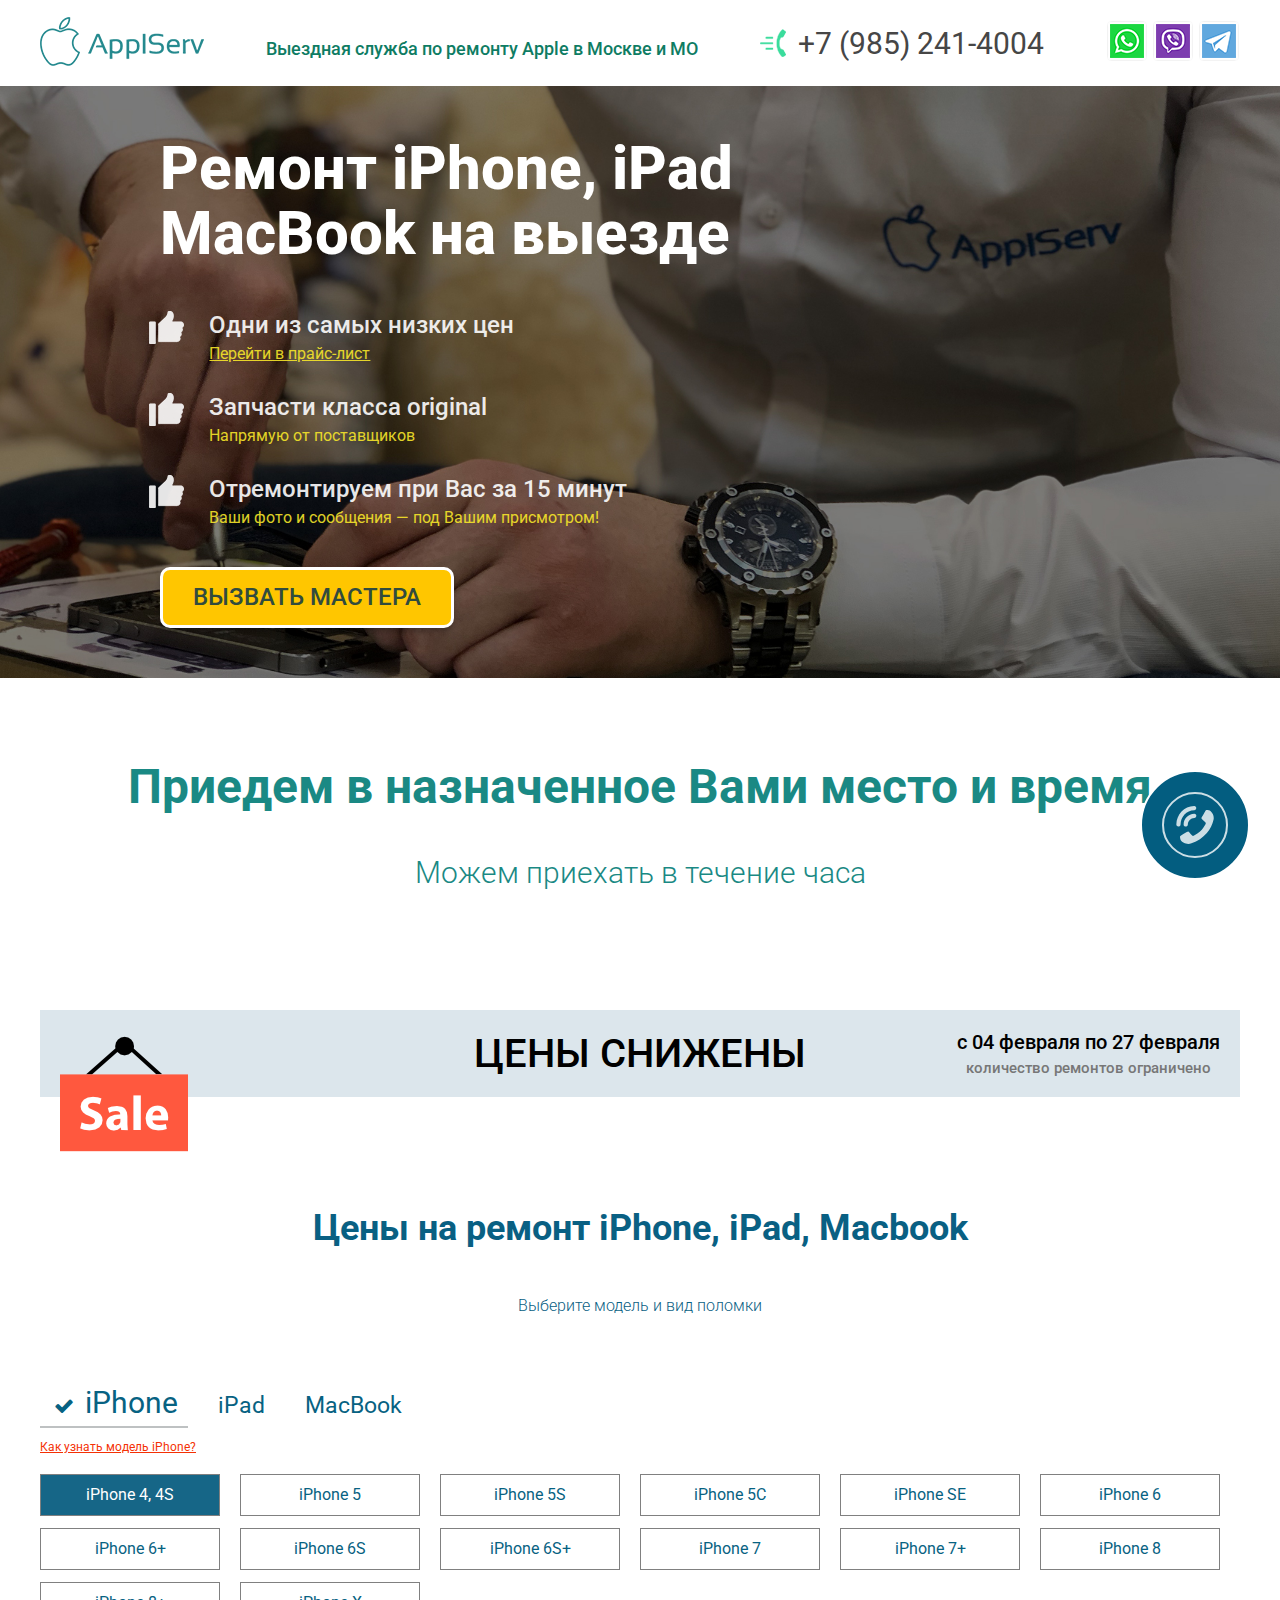
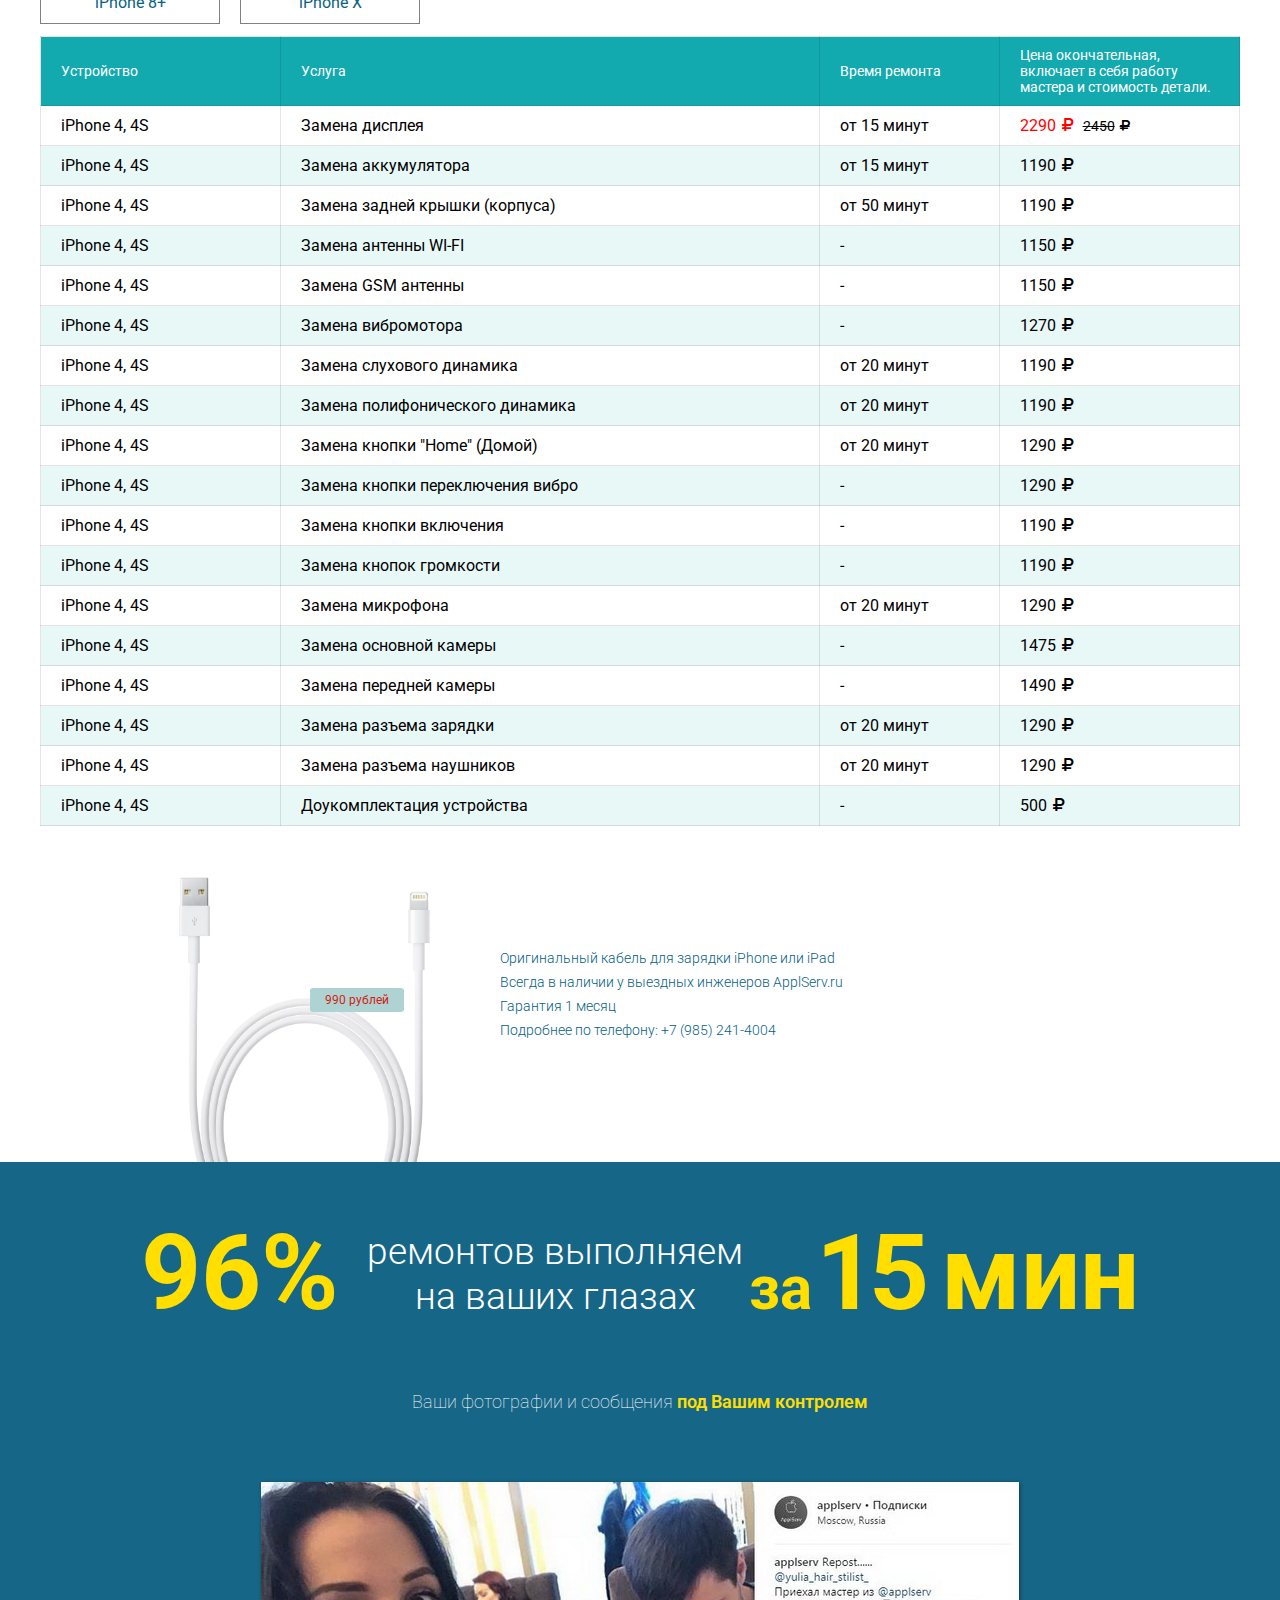
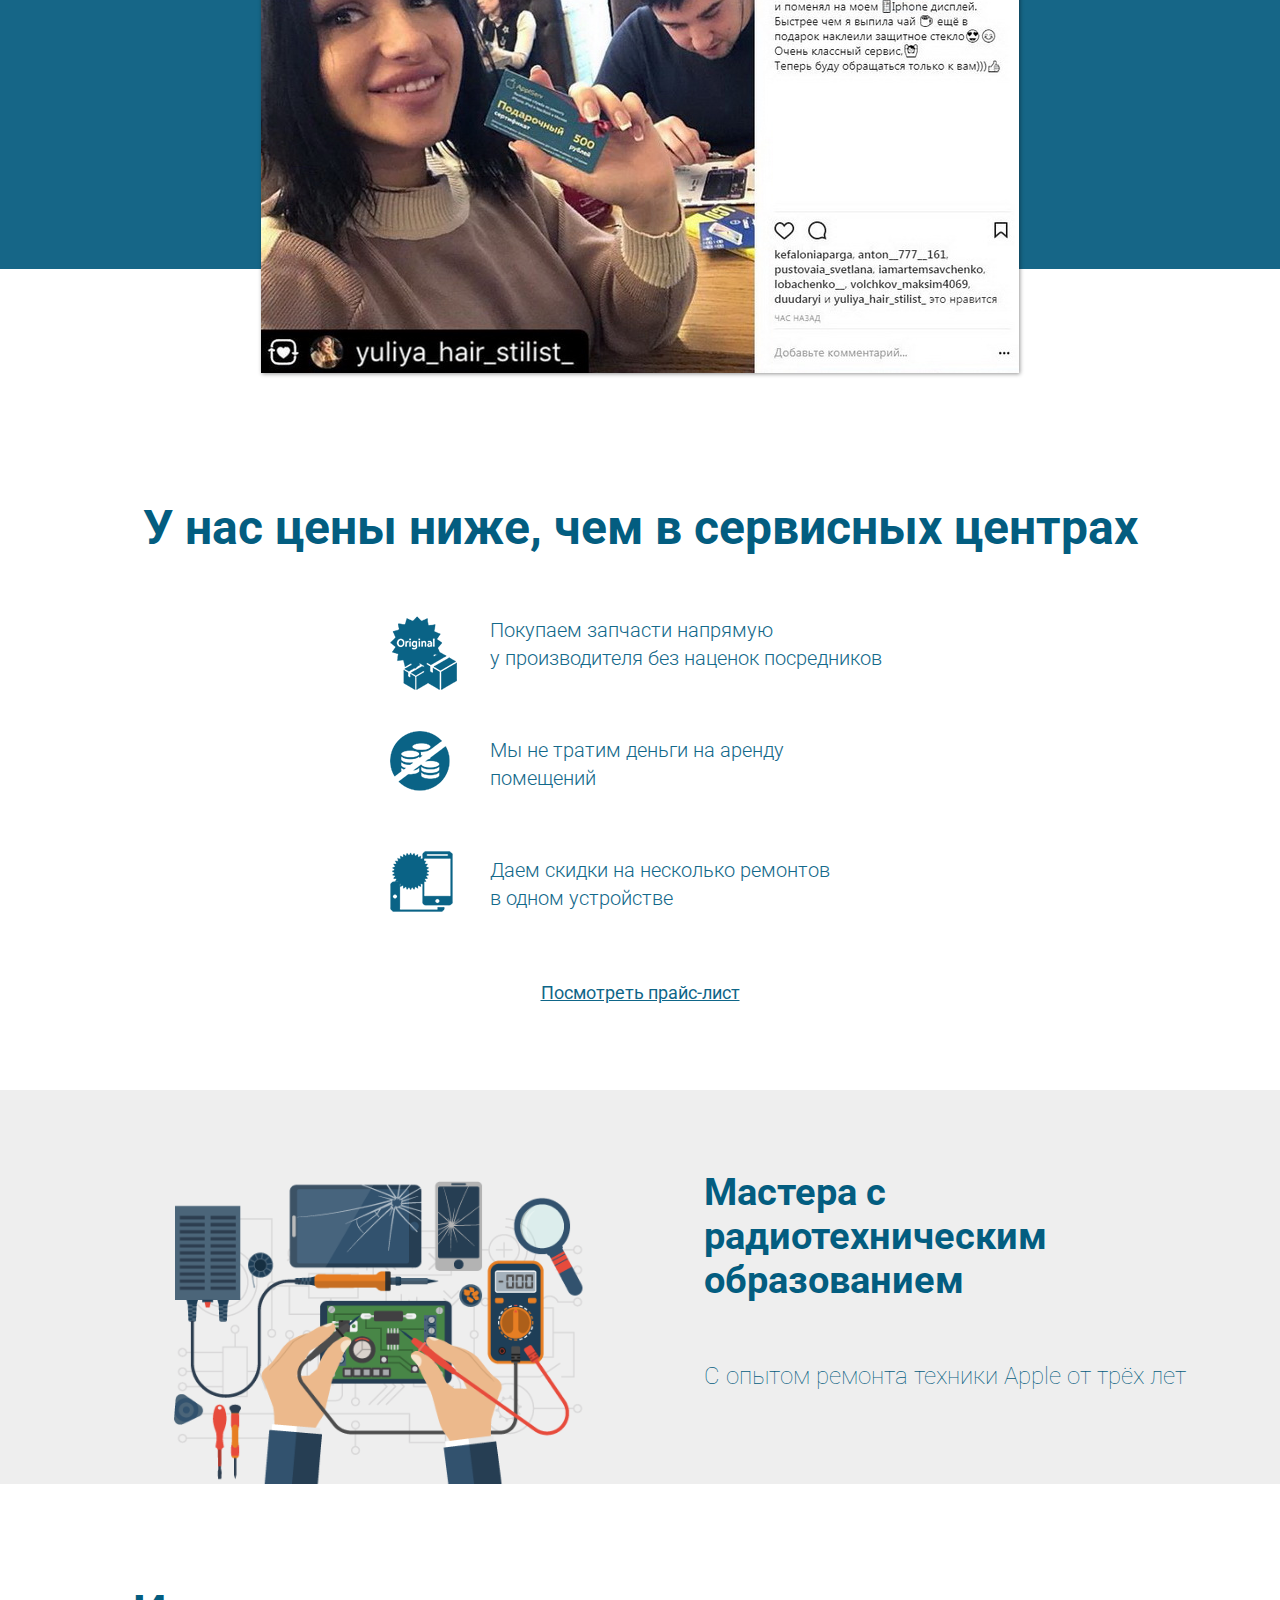
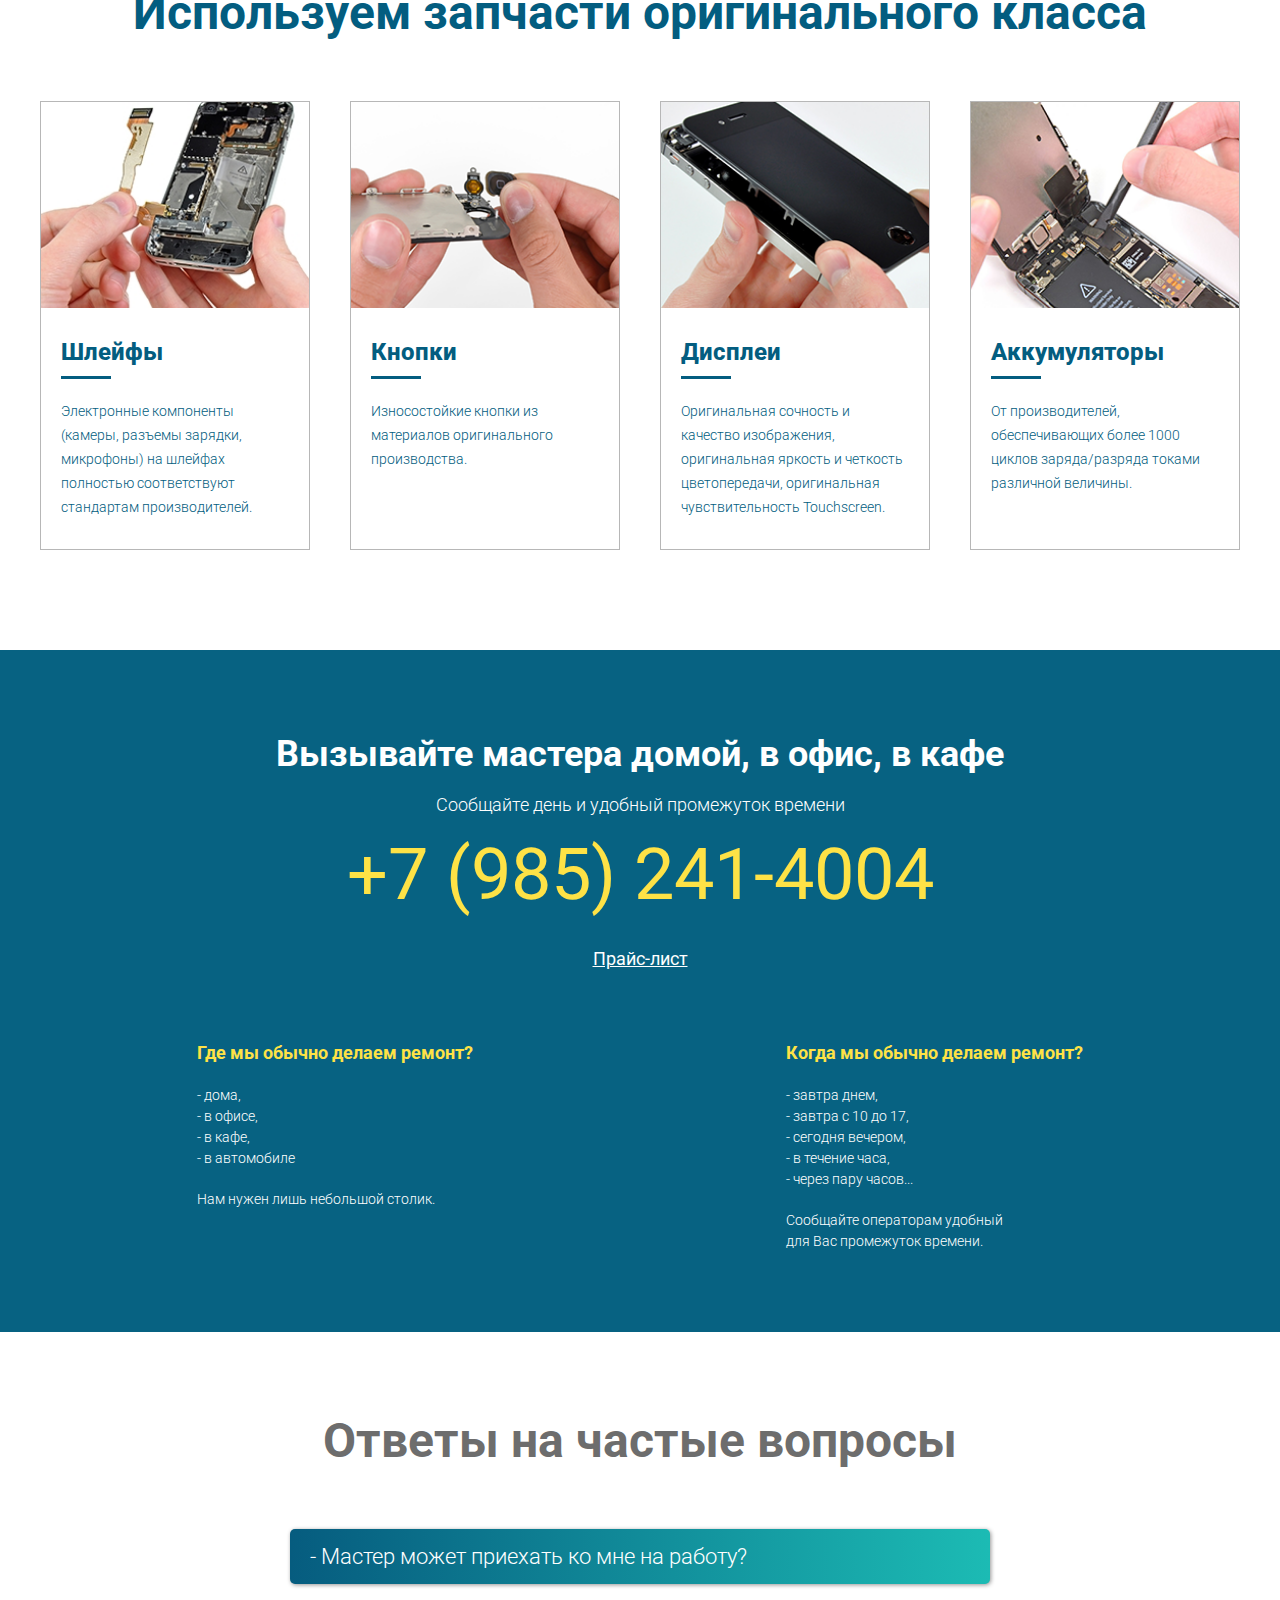
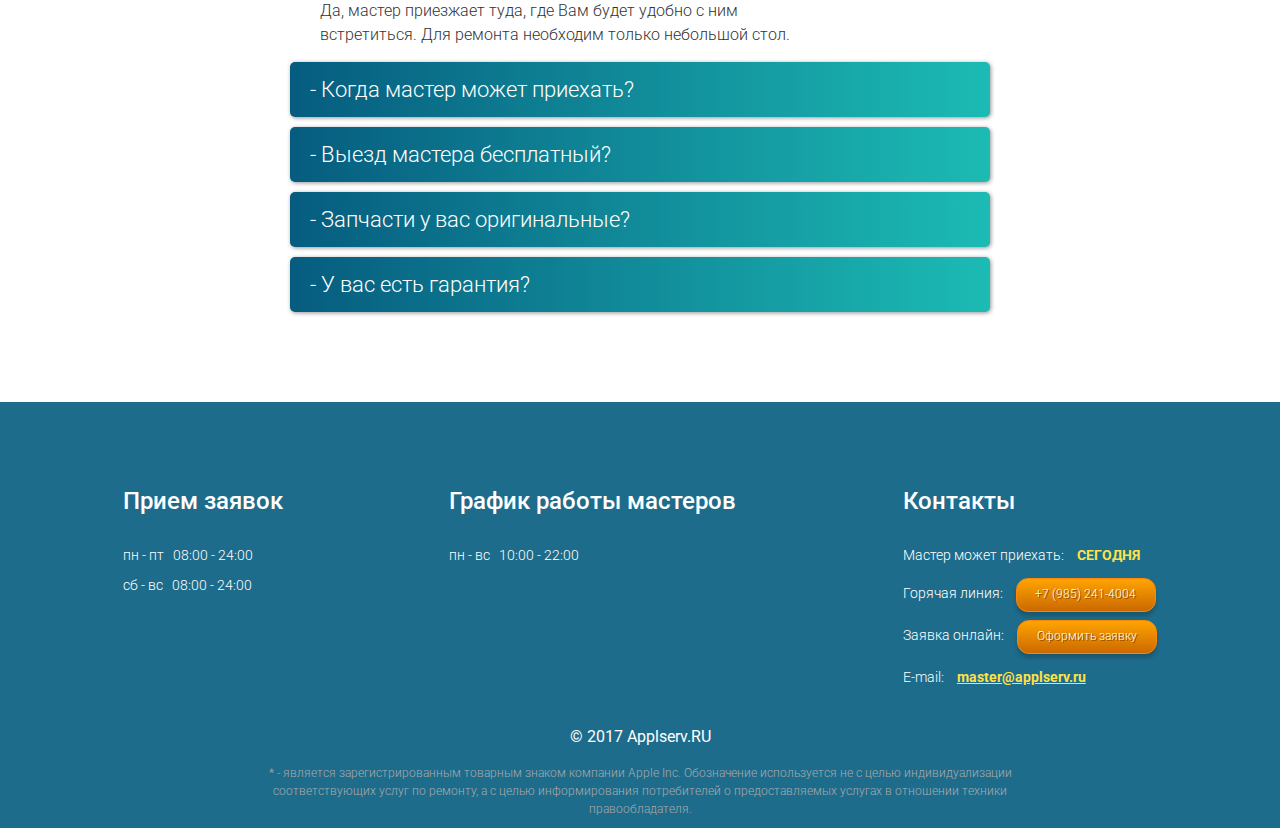
==== commit 622dffd1: "18 02 - работаем над мерцающей иконкой телефона" ====
--- a/index.html
+++ b/index.html
@@ -8,8 +8,8 @@
   <!-- <meta name="viewport" content="width=1400"> -->
   <meta name="viewport" content="width=device-width, initial-scale=1.0">
   <meta http-equiv="X-UA-Compatible" content="ie=edge">
-  <link rel="stylesheet" href="style.css?v=44">
-  <link rel="stylesheet" href="style_mobile.css?v=44">
+  <link rel="stylesheet" href="style.css?v=45">
+  <link rel="stylesheet" href="style_mobile.css?v=45">
   <link rel="stylesheet" href="fontello.css">
   <link rel="stylesheet" href="owl.carousel.min.css">  
   <link rel="stylesheet" href="owl.theme.default.min.css">
@@ -68,6 +68,16 @@
   <script src="//st.yagla.ru/js/y.c.js?h=401a9f244e75913f3812983d502d1199"></script>
 </head>
 <body>
+
+  <!-- Кнопка пульсирующего телефона -->
+  <div id="SCBbuttonMain" class="scb_phone_but js-click-order">
+    <div class="scb_bg_puls"></div>
+    <div class="scb_but_img" scbpreviewbuttoncolor="" scbpreviewbuttonbordercolor="">
+      <img class="phone_icon_img" src="img/phone-white.svg" width="60%" height="60%">
+    </div>
+  </div>
+  <!-- Кнопка пульсирующего телефона КОНЕЦ -->
+
   <!-- FORM -->
   <div id="form-container">
     <img src="img/close.png" class="close" alt="" srcset="">    
--- a/style.css
+++ b/style.css
@@ -1185,4 +1185,141 @@
   color: #035d80;
   font-size: 24px;
   font-weight: 100;  
-}+}
+
+/* КНОПКА ПУЛЬСИРУЮЩЕГО ТЕЛЕФОНА НАЧАЛО */ 
+  
+#SCBbuttonMain {
+  display: block;
+  position: fixed;
+  right: 30px;
+  bottom: 20px;
+  width: 110px;
+  height: 110px;
+  cursor: pointer;
+  -webkit-border-radius: 100%;
+  -moz-border-radius: 100%;
+  border-radius: 100%;
+  -webkit-backface-visibility: hidden;
+  backface-visibility: hidden;
+  -webkit-transform: translateZ(0);
+  transform: translateZ(0);
+  -webkit-transition: visibility .5s;
+  -moz-transition: visibility .5s;
+  -o-transition: visibility .5s;
+  transition: visibility .5s;
+  opacity: 1;
+  z-index: 9999997;
+}
+
+.scb_bg_puls {
+  position: absolute;
+  width: 100%;
+  height: 100%;
+  top: 0px;
+  left: 0px;
+  -webkit-border-radius: 100% !important;
+  -moz-border-radius: 100% !important;
+  border-radius: 100% !important;
+  border: 2px solid #ffffff;
+  /* background-color: #643794; */
+  background-color: #035d80;
+  /* opacity: .75 !important; */
+  -webkit-animation: scb_bg_puls_anime 2.5s infinite ease-in-out;
+  animation: scb_bg_puls_anime 2.5s infinite ease-in-out;
+  -webkit-transition: all .5s;
+  -moz-transition: all .5s;
+  -o-transition: all .5s;
+  transition: all .5s;
+  -webkit-transform-origin: 50% 50%;
+  -moz-transform-origin: 50% 50%;
+  -ms-transform-origin: 50% 50%;
+  -o-transform-origin: 50% 50%;
+  transform-origin: 50% 50%;
+  z-index: 16776001;
+  backface-visibility: hidden;
+  -webkit-backface-visibility: hidden;
+  -moz-backface-visibility: hidden;
+  -ms-backface-visibility: hidden;
+}
+
+.scb_but_img {
+  position: absolute;
+  width: 60%;
+  height: 60%;
+  left: 20%;
+  top: 20%;
+  background: no-repeat center center;
+  /* background-color: #643794; */
+  background-color: #035d80;
+  -webkit-border-radius: 100% !important;
+  -moz-border-radius: 100% !important;
+  border-radius: 100% !important;
+  border: 2px solid #ffffff;
+  opacity: .8;
+  z-index: 16776002;
+  /* box-sizing: border-box; */
+} 
+
+.phone_icon_img {
+  margin: 20%;
+  width: 60%;
+  height: 60%;
+}
+
+@-webkit-keyframes scb_bg_puls_anime {
+  0% {
+    transform: /*rotate(0deg) */scale(0.7) skew(1deg);
+    -webkit-transform: /*rotate(0deg) */scale(0.7) skew(1deg);
+    -ms-transform: /*rotate(0deg) */scale(0.7) skew(1deg);
+    -o-transform: /*rotate(0deg)*/ scale(0.7) skew(1deg);
+    -moz-transform: /*rotate(0deg)*/ scale(0.7) skew(1deg);
+    opacity: .2;
+    -moz-transform-origin: 50% 50%;
+    }
+  50% {
+    transform: /*rotate(0deg)*/ scale(1) /*skew(1deg)*/;
+    -webkit-transform: /*rotate(0deg)*/ scale(1) /*skew(1deg)*/;
+    -ms-transform: rotate(0deg) scale(1) /*skew(1deg)*/;
+    -o-transform: rotate(0deg) scale(1) /*skew(1deg)*/;
+    -moz-transform: rotate(0deg) scale(1) /*skew(1deg)*/;
+    opacity: .2;
+  }
+  100% {
+    transform: rotate(0deg) scale(0.7) skew(1deg);
+    -webkit-transform: rotate(0deg) scale(0.7) skew(1deg);
+    -ms-transform: rotate(0deg) scale(0.7) skew(1deg);
+    -o-transform: rotate(0deg) scale(0.7) skew(1deg);
+    -moz-transform: rotate(0deg) scale(0.7) skew(1deg);
+    opacity: .2;
+  }
+}
+
+@keyframes scb_bg_puls_anime {
+  0% {
+    -webkit-transform: /*rotate(0deg)*/ scale(0.7) skew(1deg);
+    -moz-transform: /*rotate(0deg)*/ scale(0.7) skew(1deg);
+    -ms-transform: /*rotate(0deg)*/ scale(0.7) skew(1deg);
+    -o-transform: /*rotate(0deg)*/ scale(0.7) skew(1deg);
+    transform: /*rotate(0deg)*/ scale(0.7) skew(1deg);
+    opacity: .2;
+  }
+  50% {
+    -webkit-transform: /*rotate(0deg)*/ scale(1) /*skew(1deg)*/;
+    -moz-transform: /*rotate(0deg)*/ scale(1) /*skew(1deg)*/;
+    -ms-transform: /*rotate(0deg)*/ scale(1) /*skew(1deg)*/;
+    -o-transform: /*rotate(0deg)*/ scale(1) /*skew(1deg)*/;
+    transform: /*rotate(0deg)*/ scale(1) /*skew(1deg)*/;
+    opacity: .2;
+  }
+  100% {
+    -webkit-transform: /*rotate(0deg)*/ scale(0.7) skew(1deg);
+    -moz-transform: /*rotate(0deg)*/ scale(0.7) skew(1deg);
+    -ms-transform: /*rotate(0deg)*/ scale(0.7) skew(1deg);
+    -o-transform: /*rotate(0deg)*/ scale(0.7) skew(1deg);
+    transform: /*rotate(0deg)*/ scale(0.7) skew(1deg);
+    opacity: .2;
+  }
+}
+
+  /* КНОПКА ПУЛЬСИРУЮЩЕГО ТЕЛЕФОНА КОНЕЦ */ --- a/style_mobile.css
+++ b/style_mobile.css
@@ -7,15 +7,41 @@
 
   /* сначала ищем в исходном css все вхождения c прямым заданием width - они главные претенденты на звание "распорок" */
   
-  #form-container, #thank-you-container {
+  /* #form-container, #thank-you-container {
     display: none;
     width: 100%;
     padding: 40px 20px;
     top: 30px;
     left: 50%;  
     margin-left: -300px;    
-  }
-  
+  } */
+  
+  #form-container, #thank-you-container {
+    display: none;
+    text-align: center;
+    text-align: left;
+    background-color: #ffffff;
+    /* vot */
+    width: 90%;
+    padding: 40px 30px;
+    border: 2px solid #ffc600;
+    border-radius: 10px;
+    z-index: 180;
+    position: absolute;
+    top: 50px;
+    left: 10px;  
+    margin-left: 10px;
+  }
+  
+  #form-header {
+    font-size: 30px;
+    margin-bottom: 30px;
+  }
+
+  .form-header-02, #form-tel-number {
+    display: none;
+  }
+
   /* *********************************** */
   /* ************ МИНИЛЕНДОС *********** */
   /* *********************************** */
@@ -653,14 +679,16 @@
   /* скрываем на мобиле все кнопки про вызов мастера пока */
 
   .js-click-order, 
-    #content-10-02-01, 
-    #content-12-01-ul-03 li:nth-of-type(3),
-    #content-09-03,
-    #content-09-04
-
-    {
+  #content-10-02-01, 
+  #content-12-01-ul-03 li:nth-of-type(3),
+  #content-09-03,
+  #content-09-04
+  
+  {
     display: none !important;
   }
+  
+  .js-click-order {display: block !important}
 
   /* *********************************** */
   /* ********* ХЕЛП-ВСПЛЫВАШКА********** */
